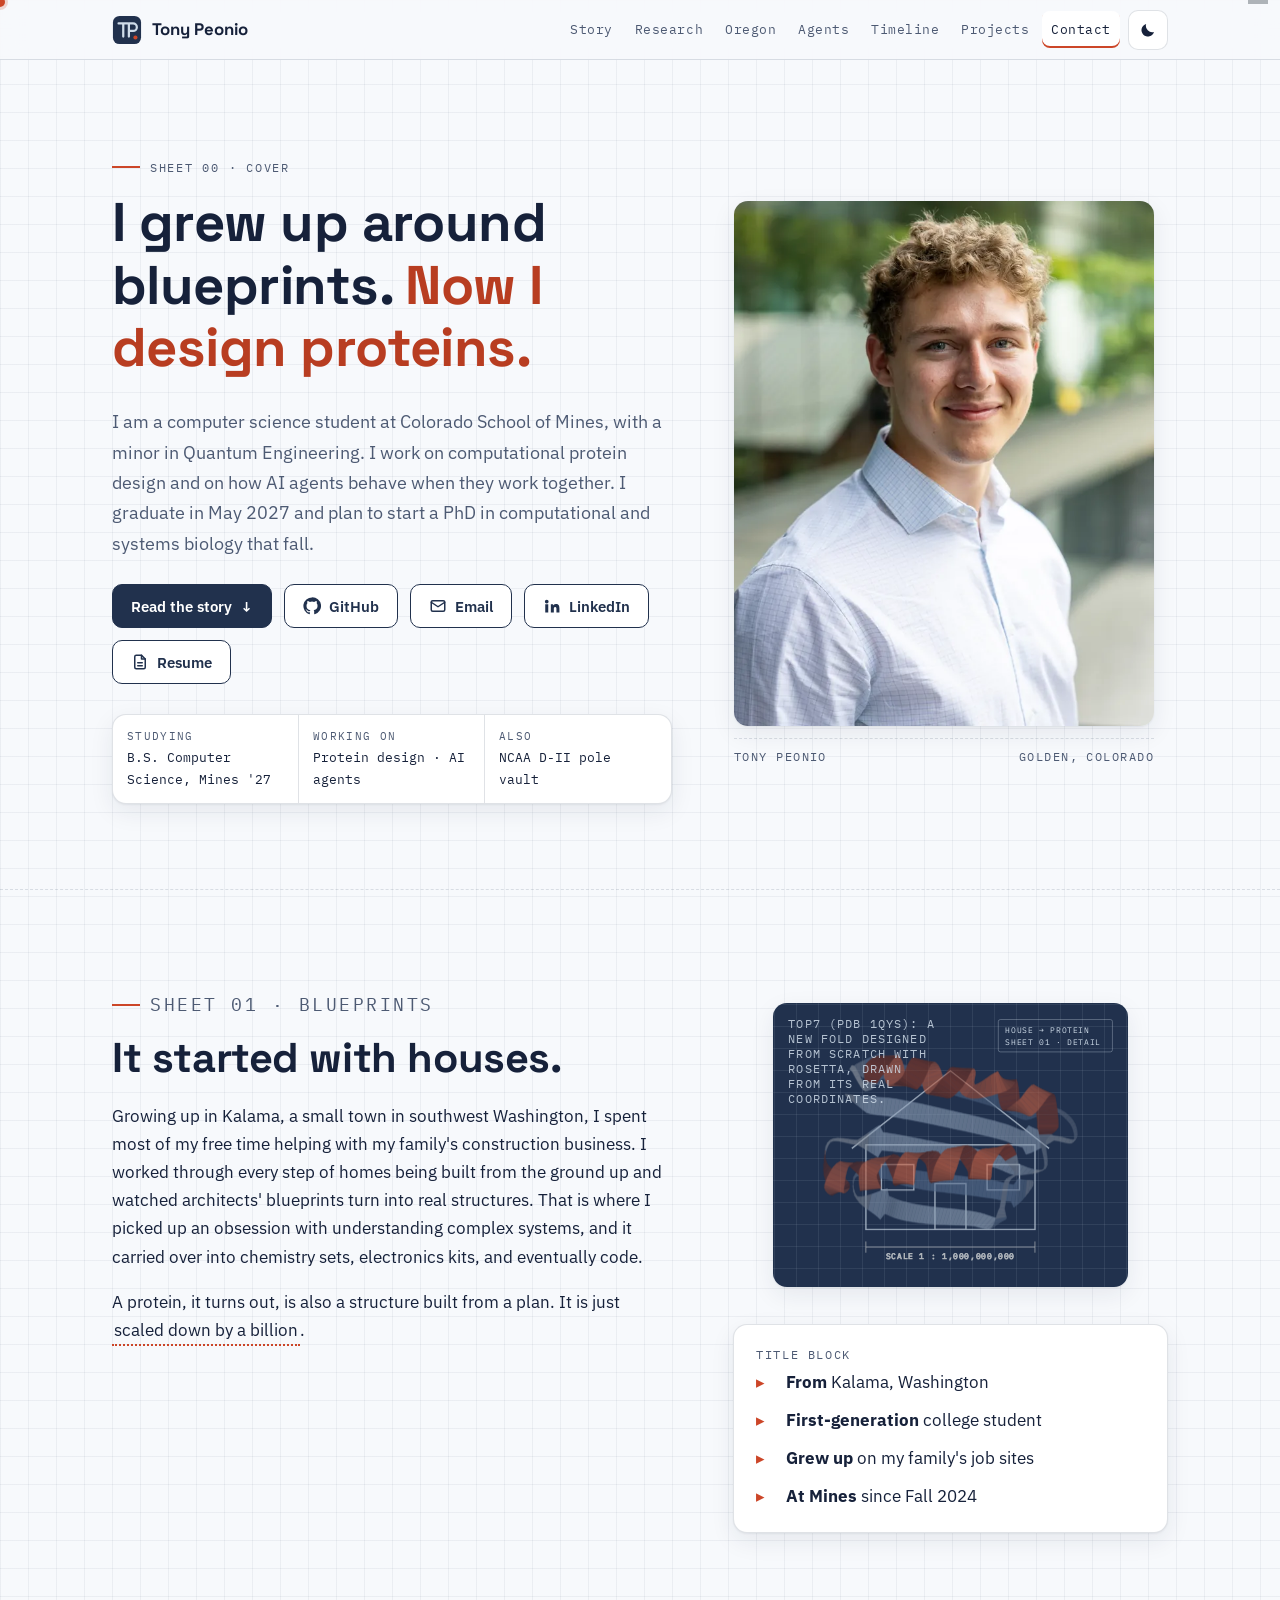
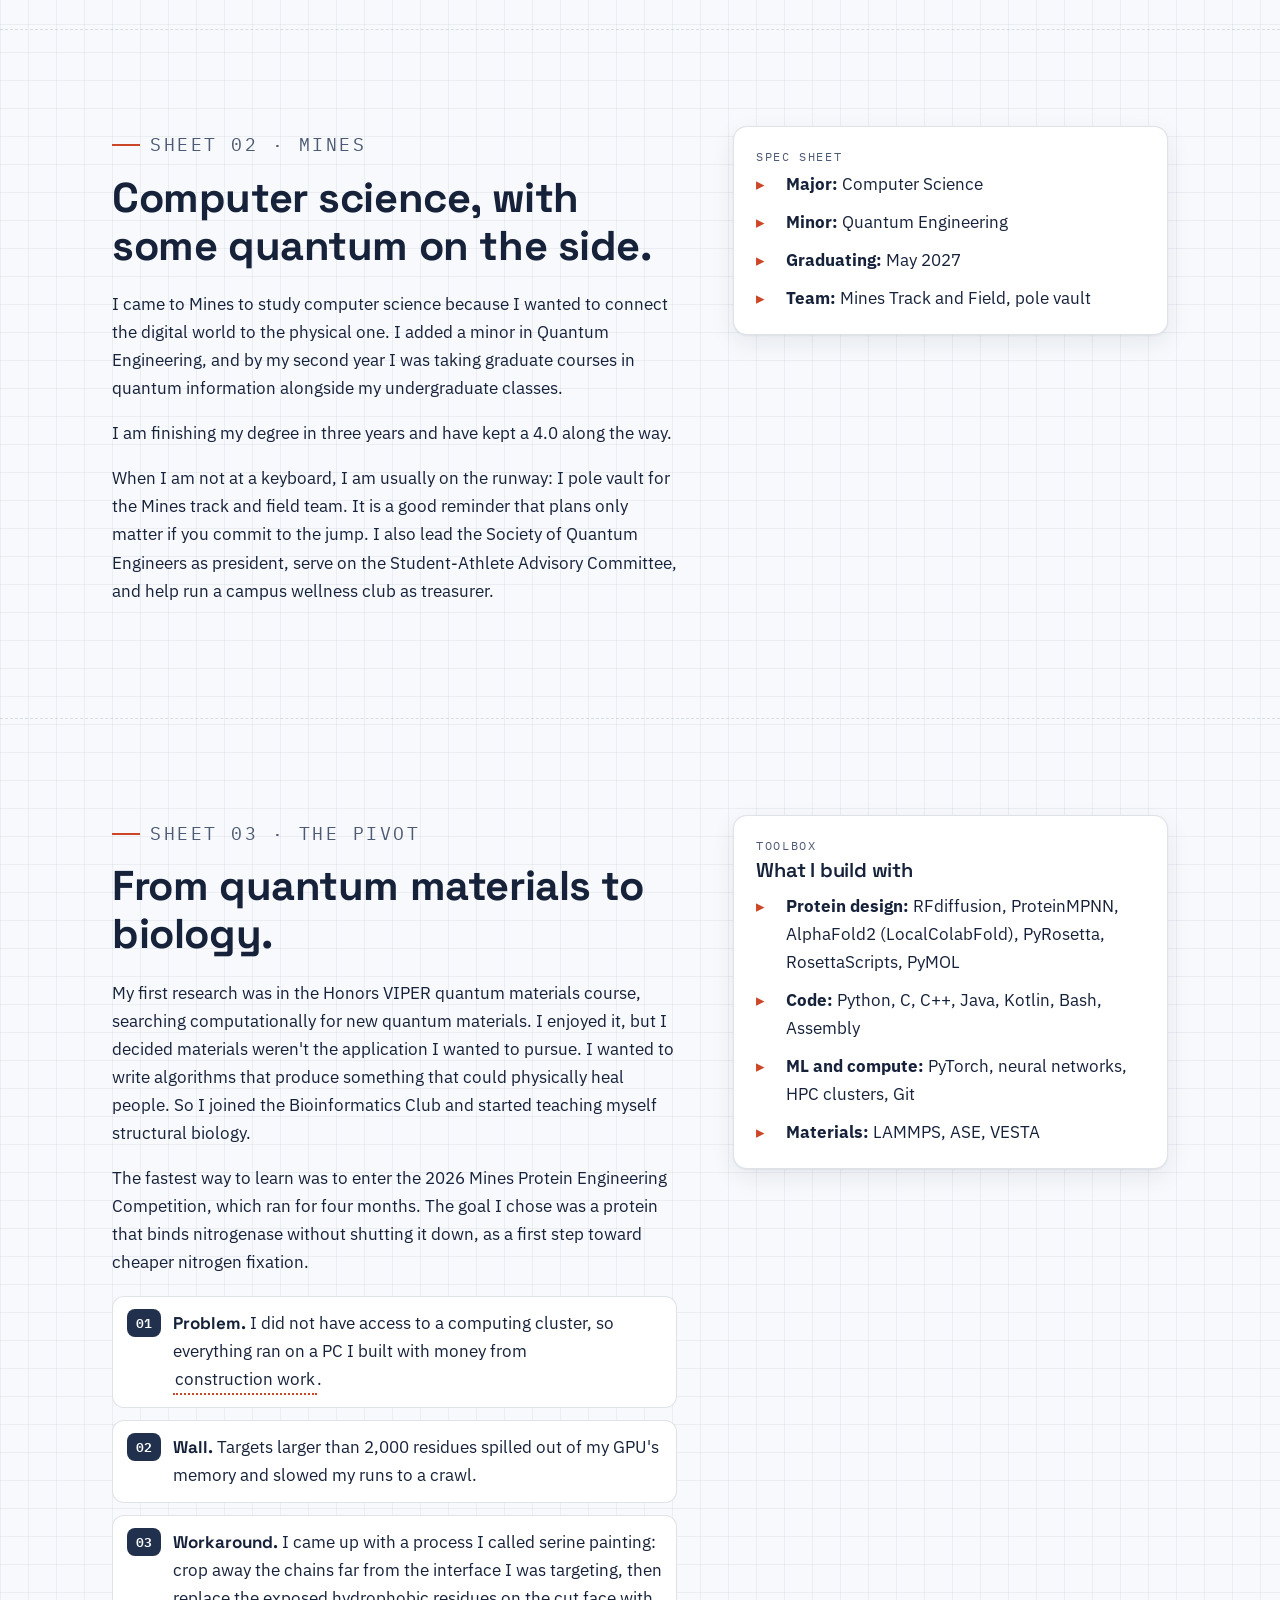
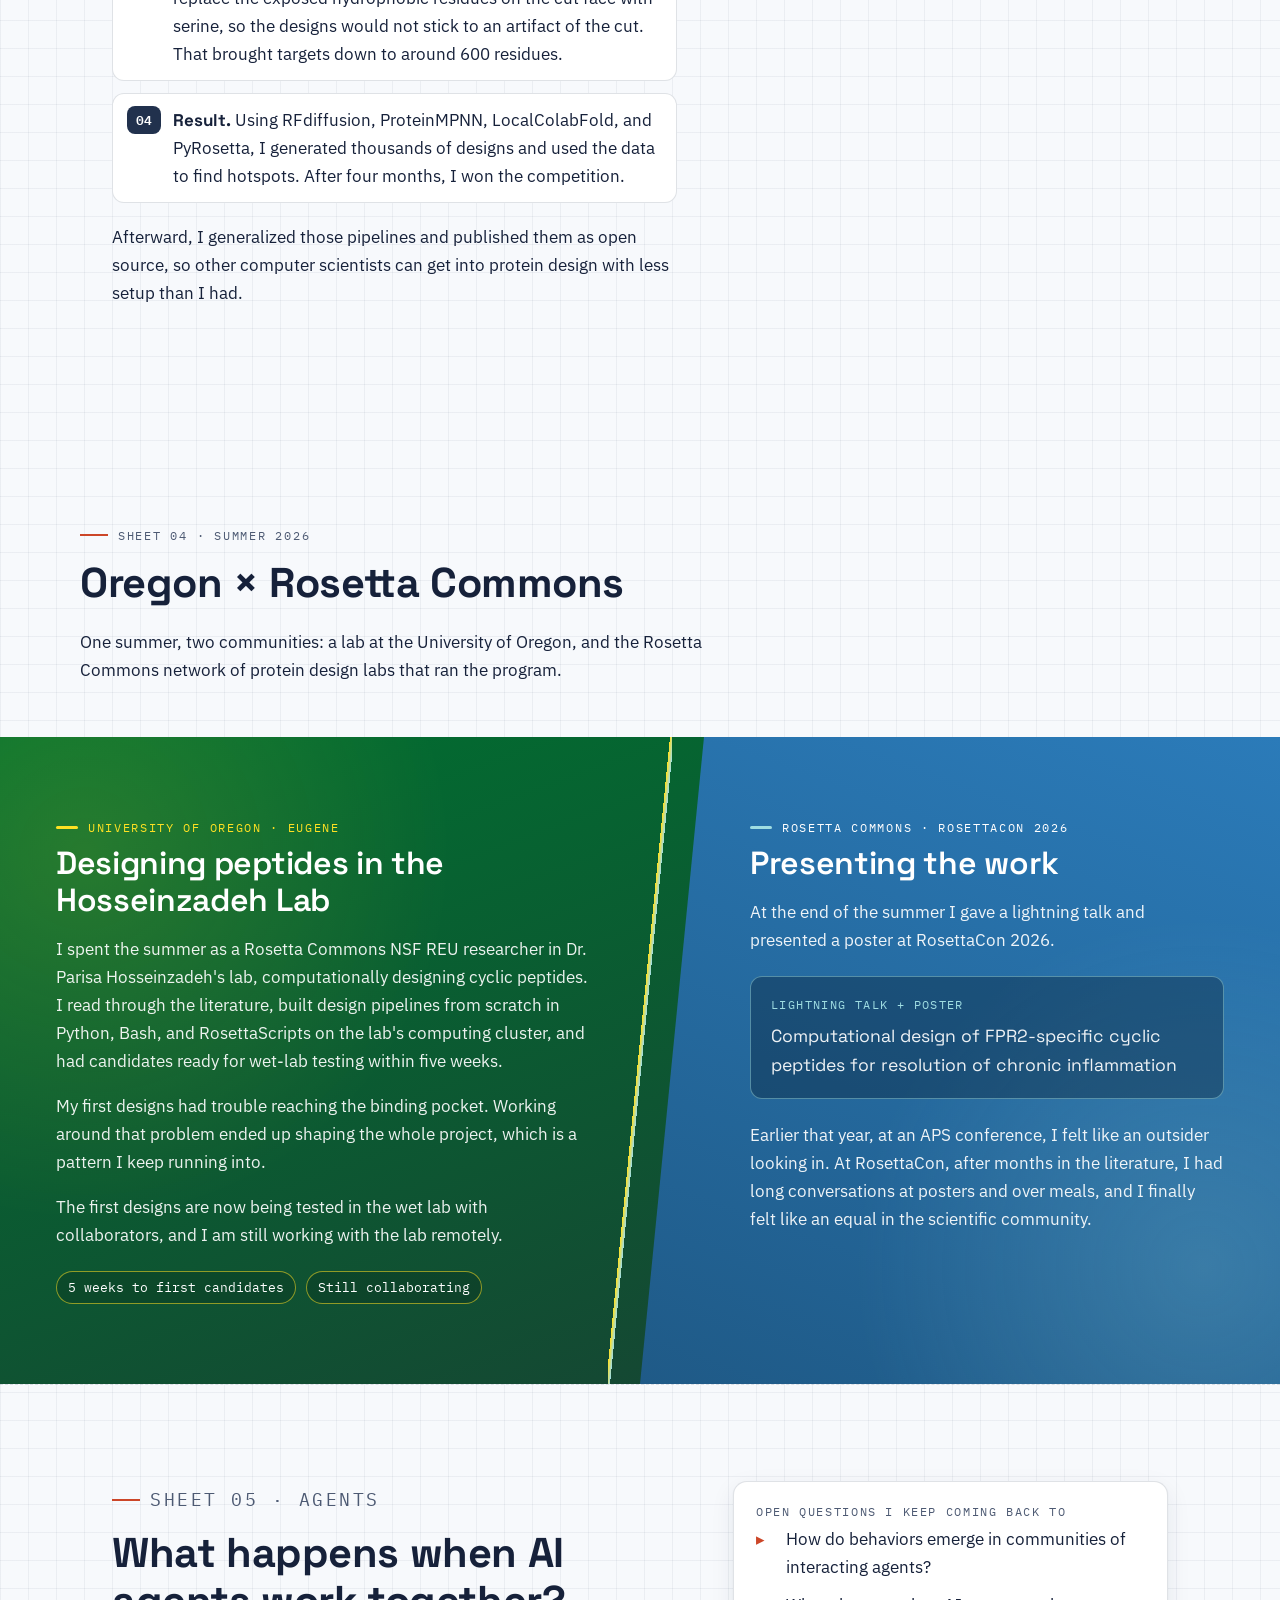
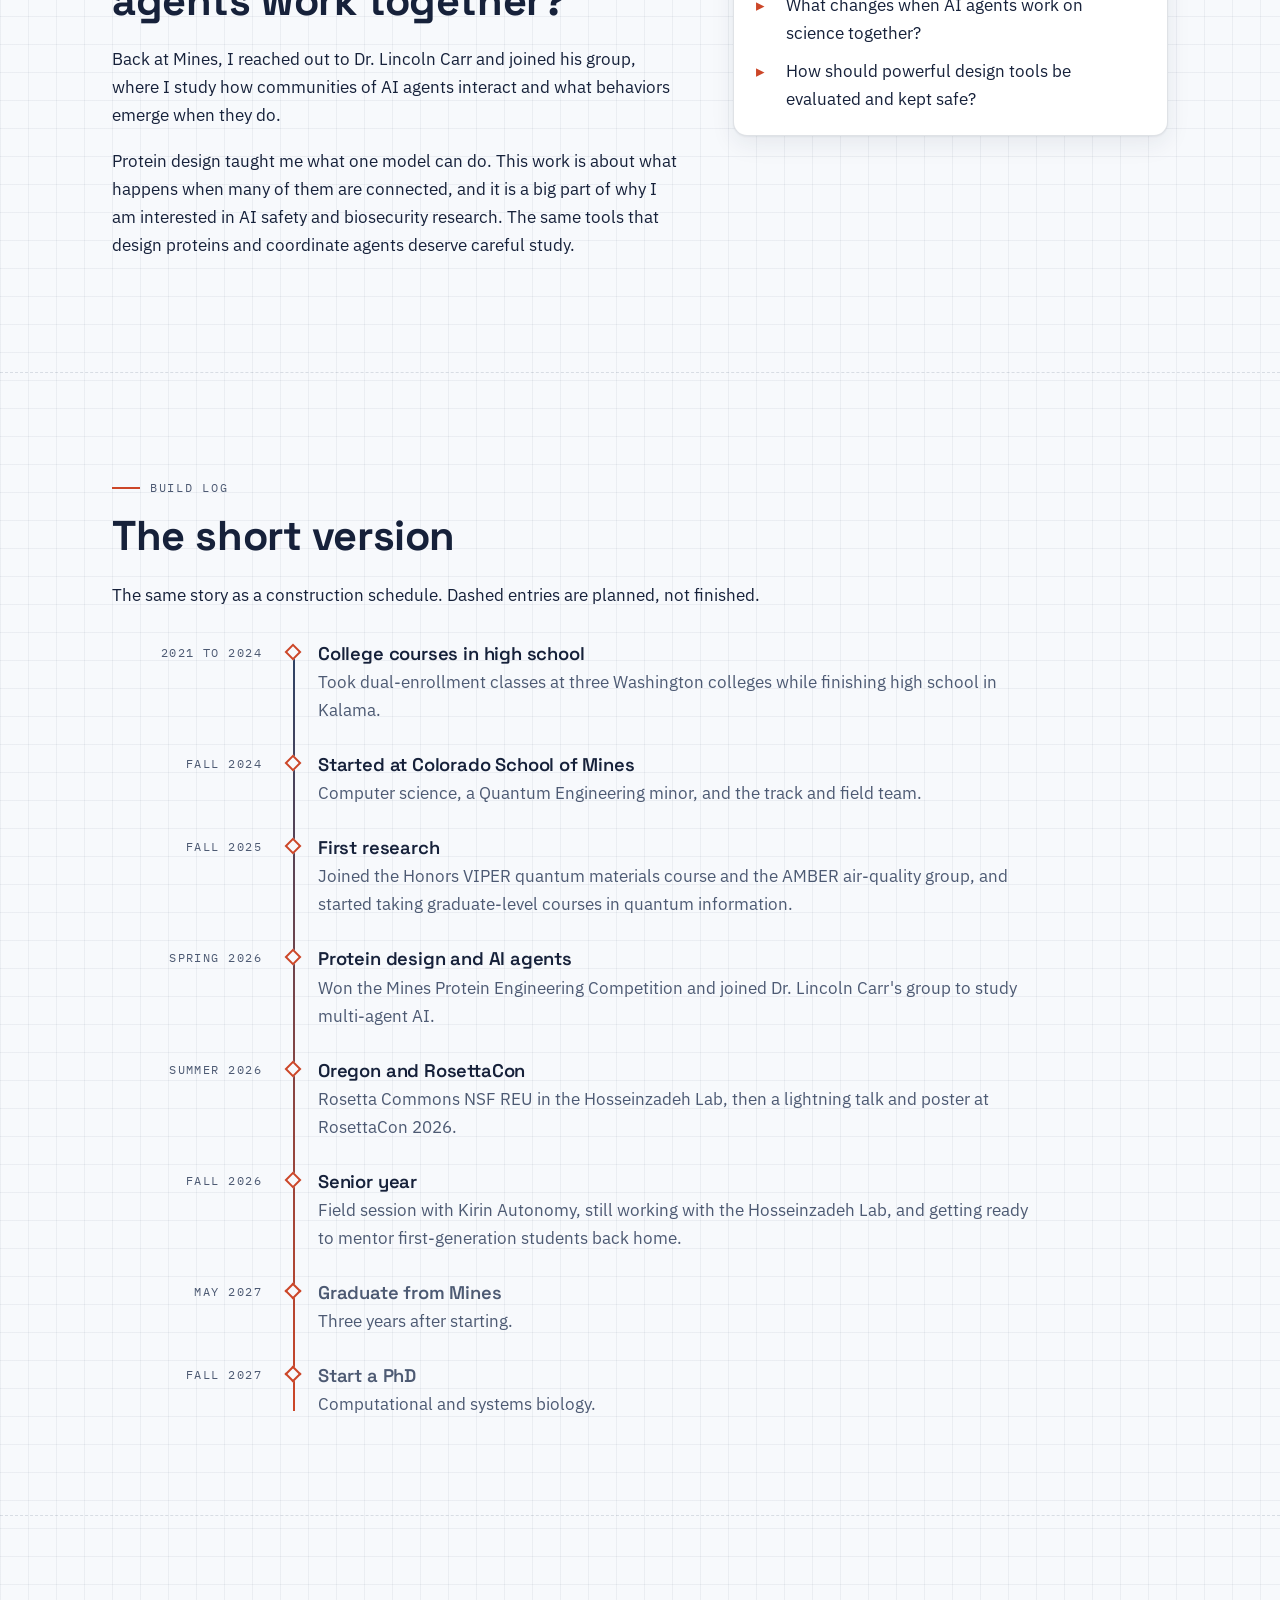
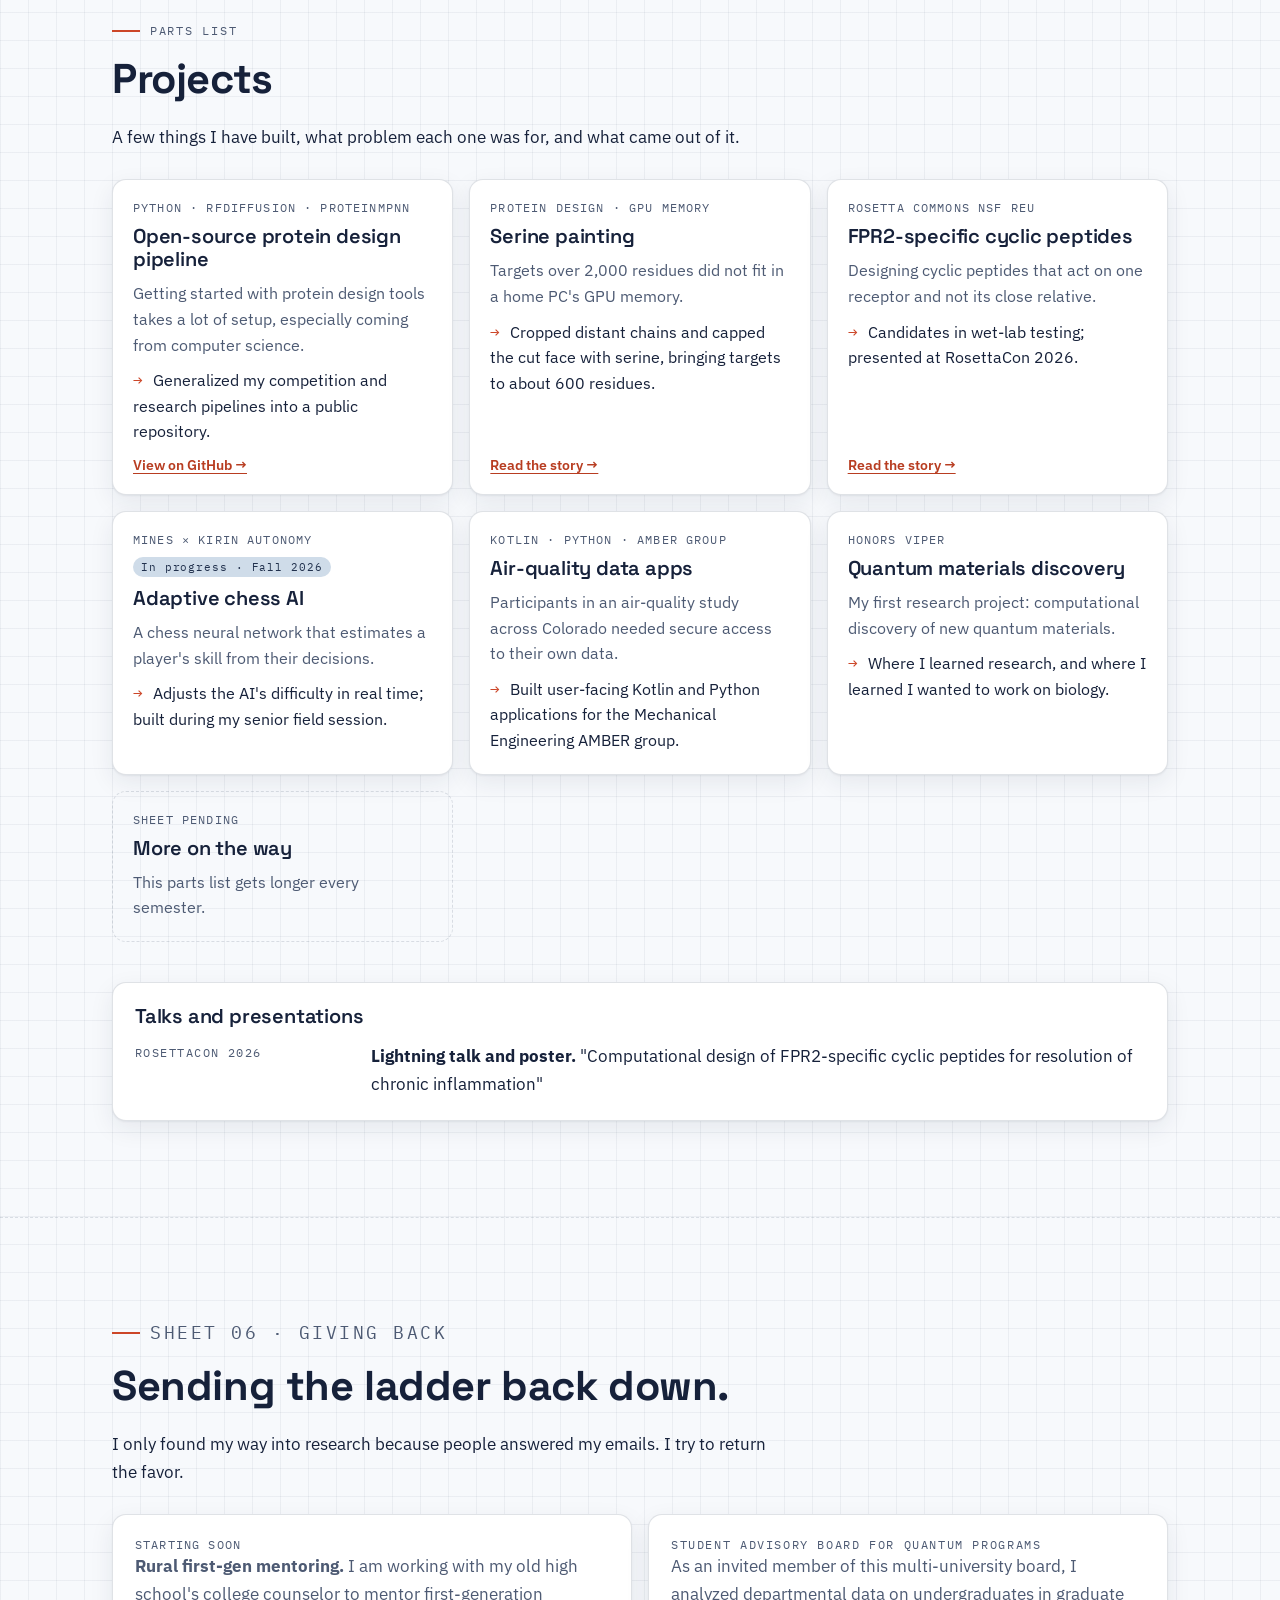
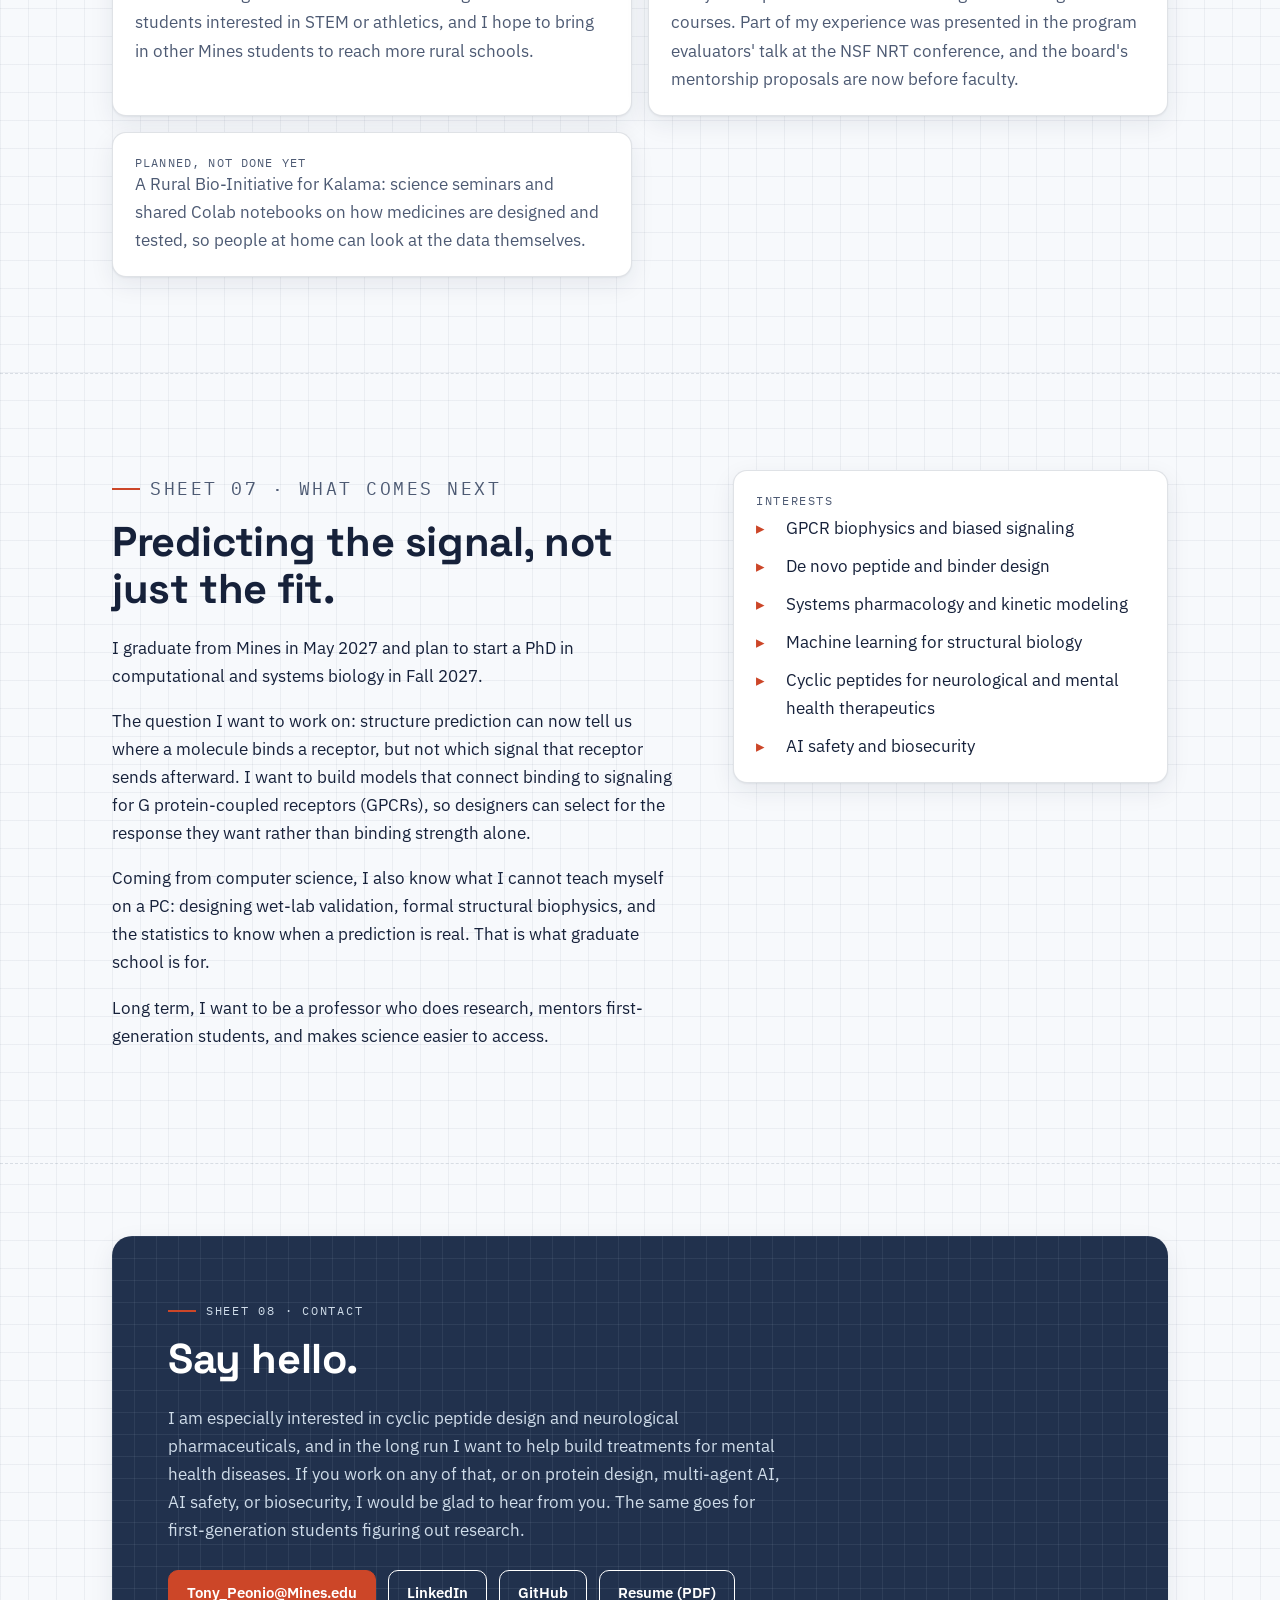
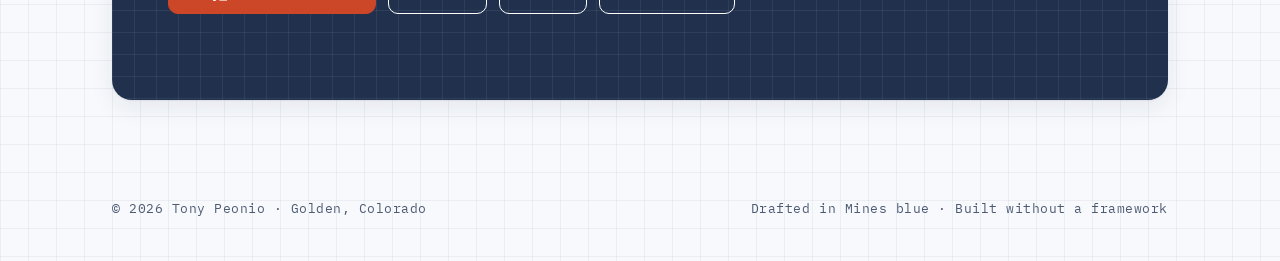
==== index.html @ 359cda87 "Reword the pivot away from quantum materials Co-Authored-By: Claude Opus 5.5 <noreply@anthropic.com>" ====
<!doctype html>
<html lang="en">
<head>
  <meta charset="utf-8">
  <meta name="viewport" content="width=device-width, initial-scale=1">
  <title>Tony Peonio · Computational Protein Design</title>
  <meta name="description" content="Tony Peonio is a computer science student at Colorado School of Mines working on computational protein design and multi-agent AI, heading to a PhD in computational biology.">
  <meta name="author" content="Tony Peonio">
  <meta name="theme-color" content="#21314d">
  <meta name="color-scheme" content="light dark">
  <link rel="canonical" href="https://tonypeonio.github.io/ProfessionalWebsite/">
  <meta property="og:type" content="website">
  <meta property="og:title" content="Tony Peonio · Blueprints to Proteins">
  <meta property="og:description" content="Computer science at Colorado School of Mines, computational protein design, multi-agent AI, and NCAA pole vault.">
  <meta property="og:image" content="https://tonypeonio.github.io/ProfessionalWebsite/assets/img/og-image.png">
  <meta property="og:url" content="https://tonypeonio.github.io/ProfessionalWebsite/">
  <meta name="twitter:card" content="summary_large_image">
  <link rel="icon" href="assets/img/favicon.svg" type="image/svg+xml">
  <link rel="preconnect" href="https://fonts.googleapis.com">
  <link rel="preconnect" href="https://fonts.gstatic.com" crossorigin>
  <link href="https://fonts.googleapis.com/css2?family=IBM+Plex+Mono:wght@400;500;600&family=IBM+Plex+Sans:ital,wght@0,400;0,500;0,600;1,400&family=Space+Grotesk:wght@500;600;700&display=swap" rel="stylesheet">
  <link rel="stylesheet" href="assets/css/style.css?v=5">
  <script>
    // Runs before paint: mark JS as available and apply a saved light/dark choice (no flash)
    document.documentElement.classList.add("js");
    try { var t = localStorage.getItem("theme"); if (t === "light" || t === "dark") document.documentElement.setAttribute("data-theme", t); } catch (e) {}
  </script>
  <script type="application/ld+json">
  {
    "@context": "https://schema.org",
    "@type": "Person",
    "name": "Tony Peonio",
    "url": "https://tonypeonio.github.io/ProfessionalWebsite/",
    "image": "https://tonypeonio.github.io/ProfessionalWebsite/assets/img/headshot.jpg",
    "email": "mailto:Tony_Peonio@Mines.edu",
    "affiliation": { "@type": "CollegeOrUniversity", "name": "Colorado School of Mines", "url": "https://www.mines.edu/" },
    "knowsAbout": ["Computational protein design", "Cyclic peptide design", "Multi-agent AI", "GPCR signaling", "Quantum information", "Machine learning for structural biology"],
    "sameAs": ["https://github.com/TonyPeonio", "https://www.linkedin.com/in/tony-peonio-3b819534a/"]
  }
  </script>
</head>
<body>
  <a class="skip-link" href="#main">Skip to content</a>

  <div class="progress" aria-hidden="true">
    <div class="progress__pole"></div>
    <div class="progress__vaulter"></div>
    <svg class="progress__bar" viewBox="0 0 20 4"><line class="crossbar" x1="0" y1="2" x2="20" y2="2"/></svg>
  </div>

  <header class="nav">
    <div class="wrap">
      <a class="brand" href="#top" aria-label="Tony Peonio, back to top">
        <svg viewBox="0 0 32 32" aria-hidden="true"><rect x="1" y="1" width="30" height="30" rx="7" fill="#21314d"/><path d="M7 9h10M12 9v14M18 23V9h4.5a4 4 0 0 1 0 8H18" stroke="#cfdce9" stroke-width="2.4" fill="none" stroke-linecap="round" stroke-linejoin="round"/><circle cx="25" cy="24" r="2.2" fill="#cc4628"/></svg>
        Tony Peonio
      </a>
      <div class="nav__right">
        <ul class="nav__links" id="nav-links">
          <li><a href="#blueprints">Story</a></li>
          <li><a href="#pivot">Research</a></li>
          <li><a href="#oregon">Oregon</a></li>
          <li><a href="#agents">Agents</a></li>
          <li><a href="#timeline">Timeline</a></li>
          <li><a href="#projects">Projects</a></li>
          <li><a href="#contact">Contact</a></li>
        </ul>
        <button class="theme-toggle" type="button" aria-label="Switch to dark mode" title="Toggle light and dark mode">
          <svg class="icon-moon" viewBox="0 0 24 24" aria-hidden="true"><path d="M20 14.5A8.5 8.5 0 0 1 9.5 4a8.5 8.5 0 1 0 10.5 10.5Z" fill="currentColor"/></svg>
          <svg class="icon-sun" viewBox="0 0 24 24" aria-hidden="true" fill="none" stroke="currentColor" stroke-width="2" stroke-linecap="round"><circle cx="12" cy="12" r="4.5"/><path d="M12 2v2.5M12 19.5V22M2 12h2.5M19.5 12H22M4.9 4.9l1.8 1.8M17.3 17.3l1.8 1.8M4.9 19.1l1.8-1.8M17.3 6.7l1.8-1.8"/></svg>
        </button>
        <button class="nav__toggle" aria-expanded="false" aria-controls="nav-links">Menu</button>
      </div>
    </div>
  </header>

  <main id="main">
    <!-- HERO ============================================================ -->
    <section class="hero" id="top">
      <div class="wrap">
        <div>
          <p class="sheet-label">Sheet 00 · Cover</p>
          <h1>I grew up around blueprints. <span class="hl">Now I design proteins.</span></h1>
          <p class="hero__lede">I am a computer science student at Colorado School of Mines, with a minor in Quantum Engineering. I work on computational protein design and on how AI agents behave when they work together. I graduate in May 2027 and plan to start a PhD in computational and systems biology that fall.</p>
          <div class="hero__actions">
            <a class="btn btn--primary" href="#blueprints">Read the story <span aria-hidden="true">↓</span></a>
            <a class="btn" href="https://github.com/TonyPeonio" rel="noopener">
              <svg viewBox="0 0 24 24" aria-hidden="true" fill="currentColor"><path d="M12 .5a11.5 11.5 0 0 0-3.64 22.41c.58.1.79-.25.79-.56v-2c-3.2.7-3.88-1.37-3.88-1.37-.53-1.33-1.29-1.69-1.29-1.69-1.05-.72.08-.7.08-.7 1.16.08 1.77 1.19 1.77 1.19 1.03 1.77 2.71 1.26 3.37.96.1-.75.4-1.26.73-1.55-2.55-.29-5.24-1.28-5.24-5.68 0-1.26.45-2.28 1.18-3.09-.12-.29-.51-1.46.11-3.04 0 0 .97-.31 3.17 1.18a11 11 0 0 1 5.78 0c2.2-1.49 3.17-1.18 3.17-1.18.62 1.58.23 2.75.11 3.04.74.81 1.18 1.83 1.18 3.09 0 4.41-2.69 5.39-5.26 5.67.41.36.78 1.06.78 2.14v3.17c0 .31.21.67.8.56A11.5 11.5 0 0 0 12 .5Z"/></svg>
              GitHub
            </a>
            <a class="btn" href="mailto:Tony_Peonio@Mines.edu">
              <svg viewBox="0 0 24 24" aria-hidden="true" fill="none" stroke="currentColor" stroke-width="2" stroke-linecap="round" stroke-linejoin="round"><rect x="3" y="5" width="18" height="14" rx="2"/><path d="m3 7 9 6 9-6"/></svg>
              Email
            </a>
            <a class="btn" href="https://www.linkedin.com/in/tony-peonio-3b819534a/" rel="noopener">
              <svg viewBox="0 0 24 24" aria-hidden="true" fill="currentColor"><path d="M4.98 3.5a2.5 2.5 0 1 1 0 5 2.5 2.5 0 0 1 0-5ZM3 9.75h4v11H3v-11Zm6.5 0h3.8v1.5h.05c.53-1 1.83-2.05 3.77-2.05 4.03 0 4.78 2.65 4.78 6.1v5.45h-4v-4.83c0-1.15-.02-2.63-1.6-2.63-1.6 0-1.85 1.25-1.85 2.55v4.91h-4v-11Z"/></svg>
              LinkedIn
            </a>
            <a class="btn" href="assets/Tony_Peonio_Resume.pdf" target="_blank" rel="noopener">
              <svg viewBox="0 0 24 24" aria-hidden="true" fill="none" stroke="currentColor" stroke-width="2" stroke-linecap="round" stroke-linejoin="round"><path d="M14 3H7a2 2 0 0 0-2 2v14a2 2 0 0 0 2 2h10a2 2 0 0 0 2-2V8l-5-5Z"/><path d="M14 3v5h5M9 13h6M9 17h6"/></svg>
              Resume
            </a>
          </div>
          <dl class="spec">
            <div><dt>Studying</dt><dd>B.S. Computer Science, Mines '27</dd></div>
            <div><dt>Working on</dt><dd>Protein design · AI agents</dd></div>
            <div><dt>Also</dt><dd>NCAA D-II pole vault</dd></div>
          </dl>
        </div>

        <figure class="portrait">
          <picture>
            <source srcset="assets/img/headshot.webp" type="image/webp">
            <img src="assets/img/headshot.jpg" width="640" height="800" alt="Tony Peonio, smiling, in a light blue checked shirt outdoors">
          </picture>
          <figcaption class="portrait__tag"><span>Tony Peonio</span><span>Golden, Colorado</span></figcaption>
        </figure>
      </div>
    </section>

    <!-- 01 BLUEPRINTS ====================================================== -->
    <section class="chapter" id="blueprints" aria-labelledby="h-blueprints">
      <div class="wrap chapter__grid">
        <div class="prose reveal">
          <p class="sheet-label">Sheet 01 · Blueprints</p>
          <h2 id="h-blueprints">It started with houses.</h2>
          <p>Growing up in Kalama, a small town in southwest Washington, I spent most of my free time helping with my family's construction business. I worked through every step of homes being built from the ground up and watched architects' blueprints turn into real structures. That is where I picked up an obsession with understanding complex systems, and it carried over into chemistry sets, electronics kits, and eventually code.</p>
          <p>A protein, it turns out, is also a structure built from a plan. It is just <button class="note" type="button" data-note="Roughly. A house is about ten meters across; a small protein is a few nanometers.">scaled down by a billion</button>.</p>
        </div>
        <div class="aside-stack">
        <figure class="drawing reveal">
          <svg viewBox="0 0 500 400" role="img" aria-label="A faint blueprint of a house behind a ribbon diagram of Top7, a protein fold designed from scratch with Rosetta in 2003: two orange helices packed on a sheet of five light-blue strands">
            <g class="house">
              <path class="draw" pathLength="1000" style="--len:1000" d="M110 205 L250 95 L390 205"/>
              <rect class="draw" pathLength="1000" style="--len:1000" x="130" y="200" width="240" height="120"/>
              <rect class="draw" pathLength="1000" style="--len:1000" x="228" y="255" width="44" height="65"/>
              <rect class="draw" pathLength="1000" style="--len:1000" x="152" y="228" width="46" height="36"/>
              <rect class="draw" pathLength="1000" style="--len:1000" x="302" y="228" width="46" height="36"/>
            </g>
            <g class="dims">
              <line x1="130" y1="345" x2="370" y2="345"/><line x1="130" y1="337" x2="130" y2="353"/><line x1="370" y1="337" x2="370" y2="353"/>
              <text x="250" y="362" text-anchor="middle">SCALE 1 : 1,000,000,000</text>
            </g>
            <g class="protein">
<path d="M425.0 166.6 L420.3 170.3 L417.4 166.8 L422.0 162.3 Z" fill="#566377" stroke="#566377"/>
<path d="M427.2 170.9 L422.7 174.7 L420.3 170.3 L425.0 166.6 Z" fill="#566377" stroke="#566377"/>
<path d="M422.0 162.3 L417.4 166.8 L413.9 163.1 L417.9 157.9 Z" fill="#566378" stroke="#566378"/>
<path d="M428.9 175.8 L424.5 179.7 L422.7 174.7 L427.2 170.9 Z" fill="#576378" stroke="#576378"/>
<path d="M417.9 157.9 L413.9 163.1 L409.9 159.4 L412.9 153.8 Z" fill="#576478" stroke="#576478"/>
<path d="M429.8 180.8 L425.6 184.8 L424.5 179.7 L428.9 175.8 Z" fill="#576479" stroke="#576479"/>
<path d="M412.9 153.8 L409.9 159.4 L405.6 155.9 L407.3 150.4 Z" fill="#586479" stroke="#586479"/>
<path d="M430.0 185.6 L425.9 189.7 L425.6 184.8 L429.8 180.8 Z" fill="#59657a" stroke="#59657a"/>
<path d="M407.3 150.4 L405.6 155.9 L400.9 153.0 L401.4 148.0 Z" fill="#59657a" stroke="#59657a"/>
<path d="M363.1 148.3 L363.6 163.3 L357.5 164.5 L357.1 147.6 Z" fill="#475b78" stroke="#475b78"/>
<path d="M369.6 147.9 L370.2 160.7 L363.6 163.3 L363.1 148.3 Z" fill="#465b78" stroke="#465b78"/>
<path d="M357.1 147.6 L357.5 164.5 L351.8 163.5 L351.9 146.2 Z" fill="#465a77" stroke="#465a77"/>
<path d="M376.3 146.8 L377.0 157.5 L370.2 160.7 L369.6 147.9 Z" fill="#475a77" stroke="#475a77"/>
<path d="M401.4 148.0 L400.9 153.0 L395.9 151.0 L395.5 146.6 Z" fill="#59667a" stroke="#59667a"/>
<path d="M351.9 146.2 L351.8 163.5 L346.6 161.5 L347.0 143.8 Z" fill="#455976" stroke="#455976"/>
<path d="M383.1 145.7 L383.8 154.4 L377.0 157.5 L376.3 146.8 Z" fill="#5a667a" stroke="#5a667a"/>
<path d="M395.5 146.6 L395.9 151.0 L390.2 152.0 L389.6 145.5 Z" fill="#5a667a" stroke="#5a667a"/>
<path d="M389.6 145.5 L390.2 152.0 L383.8 154.4 L383.1 145.7 Z" fill="#5a667b" stroke="#5a667b"/>
<path d="M429.3 189.5 L425.4 193.7 L425.9 189.7 L430.0 185.6 Z" fill="#5a667b" stroke="#5a667b"/>
<path d="M347.0 143.8 L346.6 161.5 L341.5 158.9 L342.3 140.9 Z" fill="#455975" stroke="#455975"/>
<path d="M342.3 140.9 L341.5 158.9 L336.6 156.0 L337.8 137.7 Z" fill="#455976" stroke="#455976"/>
<path d="M337.8 137.7 L336.6 156.0 L331.6 153.2 L333.2 134.6 Z" fill="#465a77" stroke="#465a77"/>
<path d="M427.6 192.1 L423.9 196.4 L425.4 193.7 L429.3 189.5 Z" fill="#5b677b" stroke="#5b677b"/>
<path d="M333.2 134.6 L331.6 153.2 L326.5 150.9 L328.5 132.0 Z" fill="#485c79" stroke="#485c79"/>
<path d="M328.5 132.0 L326.5 150.9 L321.3 149.0 L323.5 129.7 Z" fill="#485d7b" stroke="#485d7b"/>
<path d="M139.6 296.5 L146.0 267.1 L137.7 270.0 L133.0 291.9 Z" fill="#8092ab" stroke="#8092ab"/>
<path d="M133.0 291.9 L137.7 270.0 L129.7 272.3 L126.6 287.2 Z" fill="#767f8e" stroke="#767f8e"/>
<path d="M145.6 301.0 L153.7 264.2 L146.0 267.1 L139.6 296.5 Z" fill="#8294ac" stroke="#8294ac"/>
<path d="M323.5 129.7 L321.3 149.0 L316.0 147.2 L318.5 127.5 Z" fill="#495e7b" stroke="#495e7b"/>
<path d="M126.6 287.2 L129.7 272.3 L122.9 273.5 L121.1 282.2 Z" fill="#76808e" stroke="#76808e"/>
<path d="M150.4 305.7 L160.3 261.8 L153.7 264.2 L145.6 301.0 Z" fill="#8294ac" stroke="#8294ac"/>
<path d="M318.5 127.5 L316.0 147.2 L310.8 145.5 L313.4 125.4 Z" fill="#4a5f7d" stroke="#4a5f7d"/>
<path d="M424.5 192.7 L421.3 197.7 L423.9 196.4 L427.6 192.1 Z" fill="#77808e" stroke="#77808e"/>
<path d="M121.1 282.2 L122.9 273.5 L118.0 273.2 L117.2 276.9 Z" fill="#77808e" stroke="#77808e"/>
<path d="M313.4 125.4 L310.8 145.5 L305.4 143.9 L308.3 123.5 Z" fill="#4b607e" stroke="#4b607e"/>
<path d="M156.8 297.6 L162.5 272.6 L160.3 261.8 L150.4 305.7 Z" fill="#7e90a7" stroke="#7e90a7"/>
<path d="M308.3 123.5 L305.4 143.9 L300.1 142.3 L303.2 121.5 Z" fill="#4c617e" stroke="#4c617e"/>
<path d="M117.2 276.9 L118.0 273.2 L114.9 268.9 L114.5 272.7 Z" fill="#77818e" stroke="#77818e"/>
<path d="M303.2 121.5 L300.1 142.3 L294.8 140.7 L298.1 119.6 Z" fill="#4c617f" stroke="#4c617f"/>
<path d="M298.1 119.6 L294.8 140.7 L289.5 139.1 L293.0 117.8 Z" fill="#4d6280" stroke="#4d6280"/>
<path d="M420.2 192.1 L417.5 197.7 L421.3 197.7 L424.5 192.7 Z" fill="#78818f" stroke="#78818f"/>
<path d="M160.3 298.9 L166.0 273.9 L162.5 272.6 L156.8 297.6 Z" fill="#7889a0" stroke="#7889a0"/>
<path d="M114.5 272.7 L114.9 268.9 L112.9 263.3 L112.7 267.1 Z" fill="#78828f" stroke="#78828f"/>
<path d="M293.0 117.8 L289.5 139.1 L284.2 137.6 L287.8 116.0 Z" fill="#4d6281" stroke="#4d6281"/>
<path d="M287.8 116.0 L284.2 137.6 L278.9 136.1 L282.6 114.3 Z" fill="#4e6381" stroke="#4e6381"/>
<path d="M282.6 114.3 L278.9 136.1 L273.5 134.6 L277.4 112.6 Z" fill="#4e6382" stroke="#4e6382"/>
<path d="M277.4 112.6 L273.5 134.6 L268.2 133.2 L272.2 110.9 Z" fill="#4f6482" stroke="#4f6482"/>
<path d="M163.2 300.2 L169.0 275.2 L166.0 273.9 L160.3 298.9 Z" fill="#74849b" stroke="#74849b"/>
<path d="M414.9 190.7 L412.9 196.8 L417.5 197.7 L420.2 192.1 Z" fill="#7a8390" stroke="#7a8390"/>
<path d="M112.7 267.1 L112.9 263.3 L111.8 257.1 L111.9 260.8 Z" fill="#7a8390" stroke="#7a8390"/>
<path d="M272.2 110.9 L268.2 133.2 L262.8 131.7 L267.0 109.2 Z" fill="#4f6483" stroke="#4f6483"/>
<path d="M267.0 109.2 L262.8 131.7 L257.6 130.1 L261.7 107.6 Z" fill="#4f6583" stroke="#4f6583"/>
<path d="M261.7 107.6 L257.6 130.1 L252.3 128.5 L256.3 105.9 Z" fill="#4f6583" stroke="#4f6583"/>
<path d="M355.0 180.4 L352.5 203.5 L357.5 213.4 L361.2 172.6 Z" fill="#8496ae" stroke="#8496ae"/>
<path d="M361.2 172.6 L357.5 213.4 L364.1 211.2 L366.6 175.4 Z" fill="#8496ae" stroke="#8496ae"/>
<path d="M349.8 178.8 L347.1 201.9 L352.5 203.5 L355.0 180.4 Z" fill="#8295ac" stroke="#8295ac"/>
<path d="M256.3 105.9 L252.3 128.5 L247.1 126.9 L251.0 104.2 Z" fill="#4f6584" stroke="#4f6584"/>
<path d="M111.9 260.8 L111.8 257.1 L111.7 250.9 L112.2 254.6 Z" fill="#5f6b7e" stroke="#5f6b7e"/>
<path d="M166.0 301.5 L171.9 276.4 L169.0 275.2 L163.2 300.2 Z" fill="#738499" stroke="#738499"/>
<path d="M409.0 189.0 L407.7 195.5 L412.9 196.8 L414.9 190.7 Z" fill="#7b8491" stroke="#7b8491"/>
<path d="M366.6 175.4 L364.1 211.2 L371.0 208.1 L372.5 177.7 Z" fill="#8395ac" stroke="#8395ac"/>
<path d="M251.0 104.2 L247.1 126.9 L241.8 125.3 L245.6 102.6 Z" fill="#4f6584" stroke="#4f6584"/>
<path d="M344.8 176.9 L341.7 199.8 L347.1 201.9 L349.8 178.8 Z" fill="#8294ab" stroke="#8294ab"/>
<path d="M245.6 102.6 L241.8 125.3 L236.6 123.7 L240.3 101.0 Z" fill="#506584" stroke="#506584"/>
<path d="M339.8 174.8 L336.5 197.6 L341.7 199.8 L344.8 176.9 Z" fill="#8293ab" stroke="#8293ab"/>
<path d="M372.5 177.7 L371.0 208.1 L377.9 204.5 L378.7 179.8 Z" fill="#8395ac" stroke="#8395ac"/>
<path d="M240.3 101.0 L236.6 123.7 L231.3 122.3 L235.0 99.4 Z" fill="#506684" stroke="#506684"/>
<path d="M112.2 254.6 L111.7 250.9 L112.8 245.4 L113.6 249.1 Z" fill="#5f6c7f" stroke="#5f6c7f"/>
<path d="M402.9 187.7 L402.4 194.2 L407.7 195.5 L409.0 189.0 Z" fill="#7c8592" stroke="#7c8592"/>
<path d="M168.9 302.7 L174.8 277.6 L171.9 276.4 L166.0 301.5 Z" fill="#76869c" stroke="#76869c"/>
<path d="M334.8 172.7 L331.2 195.4 L336.5 197.6 L339.8 174.8 Z" fill="#8395ac" stroke="#8395ac"/>
<path d="M235.0 99.4 L231.3 122.3 L226.1 120.8 L229.5 97.8 Z" fill="#506684" stroke="#506684"/>
<path d="M148.8 246.8 L146.1 224.4 L152.4 223.0 L155.0 248.3 Z" fill="#536a8a" stroke="#536a8a"/>
<path d="M141.6 245.4 L138.9 226.6 L146.1 224.4 L148.8 246.8 Z" fill="#536989" stroke="#536989"/>
<path d="M378.7 179.8 L377.9 204.5 L384.7 200.7 L385.0 181.8 Z" fill="#7c8592" stroke="#7c8592"/>
<path d="M329.8 170.9 L325.8 193.6 L331.2 195.4 L334.8 172.7 Z" fill="#8597ae" stroke="#8597ae"/>
<path d="M229.5 97.8 L226.1 120.8 L220.9 119.4 L224.0 96.2 Z" fill="#506685" stroke="#506685"/>
<path d="M155.0 248.3 L152.4 223.0 L158.0 223.6 L159.9 248.8 Z" fill="#526887" stroke="#526887"/>
<path d="M134.0 244.1 L131.5 229.4 L138.9 226.6 L141.6 245.4 Z" fill="#526787" stroke="#526787"/>
<path d="M113.6 249.1 L112.8 245.4 L115.1 241.2 L116.1 244.9 Z" fill="#606c80" stroke="#606c80"/>
<path d="M396.9 187.1 L397.0 193.6 L402.4 194.2 L402.9 187.7 Z" fill="#7d8693" stroke="#7d8693"/>
<path d="M385.0 181.8 L384.7 200.7 L391.2 196.9 L391.1 184.2 Z" fill="#7d8693" stroke="#7d8693"/>
<path d="M324.5 169.3 L320.4 192.1 L325.8 193.6 L329.8 170.9 Z" fill="#8698b0" stroke="#8698b0"/>
<path d="M126.8 243.4 L124.6 232.9 L131.5 229.4 L134.0 244.1 Z" fill="#606c80" stroke="#606c80"/>
<path d="M224.0 96.2 L220.9 119.4 L215.7 118.1 L218.5 94.7 Z" fill="#506686" stroke="#506686"/>
<path d="M391.1 184.2 L391.2 196.9 L397.0 193.6 L396.9 187.1 Z" fill="#7d8693" stroke="#7d8693"/>
<path d="M116.1 244.9 L115.1 241.2 L118.9 236.8 L120.6 243.5 Z" fill="#606c80" stroke="#606c80"/>
<path d="M319.1 167.8 L315.0 190.6 L320.4 192.1 L324.5 169.3 Z" fill="#8799b0" stroke="#8799b0"/>
<path d="M120.6 243.5 L118.9 236.8 L124.6 232.9 L126.8 243.4 Z" fill="#606c80" stroke="#606c80"/>
<path d="M159.9 248.8 L158.0 223.6 L163.1 225.0 L164.5 250.1 Z" fill="#506584" stroke="#506584"/>
<path d="M313.8 166.3 L309.5 189.2 L315.0 190.6 L319.1 167.8 Z" fill="#8799b1" stroke="#8799b1"/>
<path d="M172.2 303.8 L178.2 278.8 L174.8 277.6 L168.9 302.7 Z" fill="#7b8ca2" stroke="#7b8ca2"/>
<path d="M218.5 94.7 L215.7 118.1 L210.6 116.8 L213.1 93.3 Z" fill="#516785" stroke="#516785"/>
<path d="M308.4 164.9 L304.1 187.9 L309.5 189.2 L313.8 166.3 Z" fill="#889ab2" stroke="#889ab2"/>
<path d="M303.0 163.5 L298.6 186.6 L304.1 187.9 L308.4 164.9 Z" fill="#889bb2" stroke="#889bb2"/>
<path d="M297.7 162.1 L293.1 185.3 L298.6 186.6 L303.0 163.5 Z" fill="#899bb2" stroke="#899bb2"/>
<path d="M213.1 93.3 L210.6 116.8 L205.5 115.5 L207.7 91.9 Z" fill="#516786" stroke="#516786"/>
<path d="M152.4 207.7 L154.3 182.3 L149.3 172.1 L146.9 217.2 Z" fill="#8c9fb7" stroke="#8c9fb7"/>
<path d="M164.5 250.1 L163.1 225.0 L167.9 226.8 L168.7 251.8 Z" fill="#4e6482" stroke="#4e6482"/>
<path d="M292.2 160.8 L287.6 184.1 L293.1 185.3 L297.7 162.1 Z" fill="#899bb3" stroke="#899bb3"/>
<path d="M286.8 159.5 L282.2 182.9 L287.6 184.1 L292.2 160.8 Z" fill="#899cb3" stroke="#899cb3"/>
<path d="M157.5 208.1 L160.0 182.9 L154.3 182.3 L152.4 207.7 Z" fill="#8a9db4" stroke="#8a9db4"/>
<path d="M281.3 158.2 L276.7 181.7 L282.2 182.9 L286.8 159.5 Z" fill="#8a9cb4" stroke="#8a9cb4"/>
<path d="M275.9 157.0 L271.2 180.5 L276.7 181.7 L281.3 158.2 Z" fill="#8a9cb4" stroke="#8a9cb4"/>
<path d="M146.9 217.2 L149.3 172.1 L144.0 175.3 L142.1 214.1 Z" fill="#899bb3" stroke="#899bb3"/>
<path d="M270.4 155.8 L265.8 179.4 L271.2 180.5 L275.9 157.0 Z" fill="#8a9db4" stroke="#8a9db4"/>
<path d="M265.0 154.6 L260.3 178.2 L265.8 179.4 L270.4 155.8 Z" fill="#8a9db4" stroke="#8a9db4"/>
<path d="M207.7 91.9 L205.5 115.5 L200.5 114.4 L202.4 90.6 Z" fill="#516786" stroke="#516786"/>
<path d="M176.0 304.9 L182.1 279.9 L178.2 278.8 L172.2 303.8 Z" fill="#8091a7" stroke="#8091a7"/>
<path d="M259.6 153.3 L254.8 177.1 L260.3 178.2 L265.0 154.6 Z" fill="#8a9db5" stroke="#8a9db5"/>
<path d="M100.4 127.8 L101.8 130.7 L105.3 133.4 L103.7 128.1 Z" fill="#7f8794" stroke="#7f8794"/>
<path d="M254.2 152.0 L249.4 175.9 L254.8 177.1 L259.6 153.3 Z" fill="#8b9db5" stroke="#8b9db5"/>
<path d="M162.7 208.6 L165.6 183.8 L160.0 182.9 L157.5 208.1 Z" fill="#889ab2" stroke="#889ab2"/>
<path d="M248.8 150.8 L243.9 174.7 L249.4 175.9 L254.2 152.0 Z" fill="#8b9eb5" stroke="#8b9eb5"/>
<path d="M243.3 149.5 L238.5 173.6 L243.9 174.7 L248.8 150.8 Z" fill="#8b9eb5" stroke="#8b9eb5"/>
<path d="M237.9 148.3 L233.1 172.4 L238.5 173.6 L243.3 149.5 Z" fill="#8b9eb6" stroke="#8b9eb6"/>
<path d="M168.7 251.8 L167.9 226.8 L172.6 228.8 L172.9 253.6 Z" fill="#4e6381" stroke="#4e6381"/>
<path d="M232.5 147.1 L227.6 171.3 L233.1 172.4 L237.9 148.3 Z" fill="#8c9eb6" stroke="#8c9eb6"/>
<path d="M227.1 145.8 L222.2 170.2 L227.6 171.3 L232.5 147.1 Z" fill="#8c9fb6" stroke="#8c9fb6"/>
<path d="M202.4 90.6 L200.5 114.4 L195.6 113.4 L197.3 89.3 Z" fill="#516786" stroke="#516786"/>
<path d="M221.6 144.6 L216.8 169.0 L222.2 170.2 L227.1 145.8 Z" fill="#8c9fb7" stroke="#8c9fb7"/>
<path d="M216.2 143.3 L211.3 167.9 L216.8 169.0 L221.6 144.6 Z" fill="#8d9fb7" stroke="#8d9fb7"/>
<path d="M142.1 214.1 L144.0 175.3 L139.0 178.8 L137.5 211.1 Z" fill="#8294ab" stroke="#8294ab"/>
<path d="M210.8 142.1 L205.9 166.8 L211.3 167.9 L216.2 143.3 Z" fill="#8da0b8" stroke="#8da0b8"/>
<path d="M205.3 140.9 L200.5 165.7 L205.9 166.8 L210.8 142.1 Z" fill="#8da0b8" stroke="#8da0b8"/>
<path d="M103.7 128.1 L105.3 133.4 L109.9 137.1 L108.4 128.8 Z" fill="#808895" stroke="#808895"/>
<path d="M167.9 209.1 L171.4 184.7 L165.6 183.8 L162.7 208.6 Z" fill="#889ab1" stroke="#889ab1"/>
<path d="M199.9 139.8 L195.1 164.7 L200.5 165.7 L205.3 140.9 Z" fill="#8da0b8" stroke="#8da0b8"/>
<path d="M179.8 305.9 L186.1 280.9 L182.1 279.9 L176.0 304.9 Z" fill="#8293aa" stroke="#8293aa"/>
<path d="M194.4 138.7 L189.6 163.7 L195.1 164.7 L199.9 139.8 Z" fill="#8ea0b8" stroke="#8ea0b8"/>
<path d="M197.3 89.3 L195.6 113.4 L190.7 112.4 L192.2 88.1 Z" fill="#516786" stroke="#516786"/>
<path d="M189.0 137.6 L184.2 162.8 L189.6 163.7 L194.4 138.7 Z" fill="#8ea1b9" stroke="#8ea1b9"/>
<path d="M172.9 253.6 L172.6 228.8 L177.4 230.8 L177.1 255.4 Z" fill="#4f6482" stroke="#4f6482"/>
<path d="M183.6 136.6 L178.8 161.8 L184.2 162.8 L189.0 137.6 Z" fill="#8ea1b9" stroke="#8ea1b9"/>
<path d="M178.1 135.6 L173.4 160.9 L178.8 161.8 L183.6 136.6 Z" fill="#8fa1b9" stroke="#8fa1b9"/>
<path d="M173.1 209.7 L177.1 185.8 L171.4 184.7 L167.9 209.1 Z" fill="#889ab1" stroke="#889ab1"/>
<path d="M172.7 134.7 L168.0 160.0 L173.4 160.9 L178.1 135.6 Z" fill="#8fa1b9" stroke="#8fa1b9"/>
<path d="M192.2 88.1 L190.7 112.4 L185.9 111.6 L187.3 87.0 Z" fill="#526886" stroke="#526886"/>
<path d="M108.4 128.8 L109.9 137.1 L115.2 141.5 L114.3 129.6 Z" fill="#818995" stroke="#818995"/>
<path d="M137.5 211.1 L139.0 178.8 L134.0 182.4 L133.0 208.3 Z" fill="#8091a7" stroke="#8091a7"/>
<path d="M183.9 306.9 L190.2 281.9 L186.1 280.9 L179.8 305.9 Z" fill="#8496ac" stroke="#8496ac"/>
<path d="M177.1 255.4 L177.4 230.8 L182.4 232.4 L181.5 256.8 Z" fill="#506785" stroke="#506785"/>
<path d="M167.2 133.9 L162.5 159.2 L168.0 160.0 L172.7 134.7 Z" fill="#8fa1b9" stroke="#8fa1b9"/>
<path d="M178.4 210.1 L182.8 186.8 L177.1 185.8 L173.1 209.7 Z" fill="#8a9cb3" stroke="#8a9cb3"/>
<path d="M161.7 133.2 L157.2 158.5 L162.5 159.2 L167.2 133.9 Z" fill="#8ea0b8" stroke="#8ea0b8"/>
<path d="M187.3 87.0 L185.9 111.6 L181.2 110.8 L182.4 85.9 Z" fill="#526786" stroke="#526786"/>
<path d="M183.8 210.7 L188.4 187.8 L182.8 186.8 L178.4 210.1 Z" fill="#8b9db4" stroke="#8b9db4"/>
<path d="M181.5 256.8 L182.4 232.4 L187.4 233.5 L186.2 258.1 Z" fill="#526887" stroke="#526887"/>
<path d="M114.3 129.6 L115.2 141.5 L120.7 146.1 L120.8 130.3 Z" fill="#7c8da2" stroke="#7c8da2"/>
<path d="M156.1 132.8 L152.0 157.9 L157.2 158.5 L161.7 133.2 Z" fill="#8c9fb6" stroke="#8c9fb6"/>
<path d="M188.0 307.8 L194.4 282.9 L190.2 281.9 L183.9 306.9 Z" fill="#8697ae" stroke="#8697ae"/>
<path d="M189.3 211.3 L194.0 188.9 L188.4 187.8 L183.8 210.7 Z" fill="#8b9db4" stroke="#8b9db4"/>
<path d="M182.4 85.9 L181.2 110.8 L176.7 110.0 L177.6 84.9 Z" fill="#526886" stroke="#526886"/>
<path d="M133.0 208.3 L134.0 182.4 L129.0 186.1 L128.3 205.6 Z" fill="#828b97" stroke="#828b97"/>
<path d="M194.8 211.9 L199.5 190.0 L194.0 188.9 L189.3 211.3 Z" fill="#8b9db4" stroke="#8b9db4"/>
<path d="M186.2 258.1 L187.4 233.5 L192.5 234.5 L191.1 259.3 Z" fill="#536988" stroke="#536988"/>
<path d="M150.6 132.4 L146.7 157.4 L152.0 157.9 L156.1 132.8 Z" fill="#8c9eb6" stroke="#8c9eb6"/>
<path d="M200.3 212.5 L205.2 191.1 L199.5 190.0 L194.8 211.9 Z" fill="#8a9cb3" stroke="#8a9cb3"/>
<path d="M192.3 308.6 L198.7 283.8 L194.4 282.9 L188.0 307.8 Z" fill="#8899b0" stroke="#8899b0"/>
<path d="M205.8 213.1 L210.8 192.2 L205.2 191.1 L200.3 212.5 Z" fill="#899bb2" stroke="#899bb2"/>
<path d="M120.8 130.3 L120.7 146.1 L126.1 150.4 L127.5 130.6 Z" fill="#8394aa" stroke="#8394aa"/>
<path d="M191.1 259.3 L192.5 234.5 L197.6 235.4 L196.0 260.4 Z" fill="#546a89" stroke="#546a89"/>
<path d="M177.6 84.9 L176.7 110.0 L172.2 109.3 L173.0 84.0 Z" fill="#526886" stroke="#526886"/>
<path d="M211.4 213.6 L216.4 193.4 L210.8 192.2 L205.8 213.1 Z" fill="#899bb1" stroke="#899bb1"/>
<path d="M145.0 132.0 L141.4 156.7 L146.7 157.4 L150.6 132.4 Z" fill="#8ea0b7" stroke="#8ea0b7"/>
<path d="M84.7 194.3 L83.8 191.0 L79.0 193.3 L80.0 195.7 Z" fill="#838b97" stroke="#838b97"/>
<path d="M80.0 195.7 L79.0 193.3 L75.7 196.6 L76.7 200.2 Z" fill="#838c97" stroke="#838c97"/>
<path d="M217.0 214.4 L222.0 194.3 L216.4 193.4 L211.4 213.6 Z" fill="#899ab1" stroke="#899ab1"/>
<path d="M90.7 194.5 L90.0 190.2 L83.8 191.0 L84.7 194.3 Z" fill="#838c98" stroke="#838c98"/>
<path d="M222.7 215.3 L227.6 195.3 L222.0 194.3 L217.0 214.4 Z" fill="#899bb2" stroke="#899bb2"/>
<path d="M127.5 130.6 L126.1 150.4 L131.0 154.2 L133.9 130.5 Z" fill="#8a9cb3" stroke="#8a9cb3"/>
<path d="M196.0 260.4 L197.6 235.4 L202.7 236.3 L200.9 261.4 Z" fill="#546b8a" stroke="#546b8a"/>
<path d="M128.3 205.6 L129.0 186.1 L123.8 189.7 L123.4 202.7 Z" fill="#848c98" stroke="#848c98"/>
<path d="M139.4 131.5 L136.2 155.7 L141.4 156.7 L145.0 132.0 Z" fill="#90a2b9" stroke="#90a2b9"/>
<path d="M76.7 200.2 L75.7 196.6 L73.4 201.6 L74.1 206.4 Z" fill="#848c98" stroke="#848c98"/>
<path d="M228.4 216.1 L233.2 196.2 L227.6 195.3 L222.7 215.3 Z" fill="#899bb1" stroke="#899bb1"/>
<path d="M196.6 309.3 L203.1 284.7 L198.7 283.8 L192.3 308.6 Z" fill="#899bb1" stroke="#899bb1"/>
<path d="M133.9 130.5 L131.0 154.2 L136.2 155.7 L139.4 131.5 Z" fill="#90a2ba" stroke="#90a2ba"/>
<path d="M234.1 216.9 L238.8 197.2 L233.2 196.2 L228.4 216.1 Z" fill="#899ab1" stroke="#899ab1"/>
<path d="M97.6 195.8 L97.2 190.6 L90.0 190.2 L90.7 194.5 Z" fill="#848c98" stroke="#848c98"/>
<path d="M239.8 217.7 L244.4 198.2 L238.8 197.2 L234.1 216.9 Z" fill="#899ab1" stroke="#899ab1"/>
<path d="M173.0 84.0 L172.2 109.3 L168.1 108.5 L168.8 83.2 Z" fill="#516684" stroke="#516684"/>
<path d="M245.6 218.6 L250.1 199.2 L244.4 198.2 L239.8 217.7 Z" fill="#889ab1" stroke="#889ab1"/>
<path d="M200.9 261.4 L202.7 236.3 L207.9 237.1 L205.9 262.4 Z" fill="#566c8b" stroke="#566c8b"/>
<path d="M251.2 219.4 L255.8 200.1 L250.1 199.2 L245.6 218.6 Z" fill="#899ab1" stroke="#899ab1"/>
<path d="M74.1 206.4 L73.4 201.6 L72.3 207.7 L72.1 213.7 Z" fill="#848c98" stroke="#848c98"/>
<path d="M256.8 220.3 L261.6 201.1 L255.8 200.1 L251.2 219.4 Z" fill="#899ab0" stroke="#899ab0"/>
<path d="M104.8 197.5 L104.6 191.6 L97.2 190.6 L97.6 195.8 Z" fill="#858d98" stroke="#858d98"/>
<path d="M262.5 221.1 L267.3 202.0 L261.6 201.1 L256.8 220.3 Z" fill="#889ab1" stroke="#889ab1"/>
<path d="M123.4 202.7 L123.8 189.7 L118.2 193.0 L118.0 199.6 Z" fill="#858d98" stroke="#858d98"/>
<path d="M201.1 310.0 L207.6 285.5 L203.1 284.7 L196.6 309.3 Z" fill="#8a9cb3" stroke="#8a9cb3"/>
<path d="M205.9 262.4 L207.9 237.1 L213.1 237.9 L210.9 263.3 Z" fill="#566c8c" stroke="#566c8c"/>
<path d="M268.1 222.0 L273.1 203.0 L267.3 202.0 L262.5 221.1 Z" fill="#889ab1" stroke="#889ab1"/>
<path d="M273.7 222.9 L278.8 204.1 L273.1 203.0 L268.1 222.0 Z" fill="#889ab0" stroke="#889ab0"/>
<path d="M111.8 199.0 L111.8 192.6 L104.6 191.6 L104.8 197.5 Z" fill="#858d99" stroke="#858d99"/>
<path d="M72.1 213.7 L72.3 207.7 L72.1 214.3 L70.8 221.3 Z" fill="#743f34" stroke="#743f34"/>
<path d="M168.8 83.2 L168.1 108.5 L164.3 107.9 L164.9 82.4 Z" fill="#506583" stroke="#506583"/>
<path d="M118.0 199.6 L118.2 193.0 L111.8 192.6 L111.8 199.0 Z" fill="#858d99" stroke="#858d99"/>
<path d="M279.4 224.0 L284.6 205.3 L278.8 204.1 L273.7 222.9 Z" fill="#899ab0" stroke="#899ab0"/>
<path d="M284.9 225.1 L290.4 206.7 L284.6 205.3 L279.4 224.0 Z" fill="#889ab0" stroke="#889ab0"/>
<path d="M210.9 263.3 L213.1 237.9 L218.2 238.6 L215.9 264.1 Z" fill="#576d8d" stroke="#576d8d"/>
<path d="M290.5 226.3 L296.1 208.1 L290.4 206.7 L284.9 225.1 Z" fill="#889ab0" stroke="#889ab0"/>
<path d="M296.1 227.6 L301.9 209.6 L296.1 208.1 L290.5 226.3 Z" fill="#889ab0" stroke="#889ab0"/>
<path d="M205.7 310.6 L212.1 286.2 L207.6 285.5 L201.1 310.0 Z" fill="#8c9eb4" stroke="#8c9eb4"/>
<path d="M301.6 228.9 L307.7 211.2 L301.9 209.6 L296.1 227.6 Z" fill="#8899af" stroke="#8899af"/>
<path d="M334.1 240.5 L342.2 225.7 L336.4 222.9 L328.8 238.4 Z" fill="#8596ac" stroke="#8596ac"/>
<path d="M339.5 242.3 L347.9 228.0 L342.2 225.7 L334.1 240.5 Z" fill="#8395aa" stroke="#8395aa"/>
<path d="M328.8 238.4 L336.4 222.9 L330.7 220.0 L323.4 236.0 Z" fill="#8696ad" stroke="#8696ad"/>
<path d="M307.1 230.4 L313.4 213.0 L307.7 211.2 L301.6 228.9 Z" fill="#8899b0" stroke="#8899b0"/>
<path d="M70.8 221.3 L72.1 214.3 L73.0 220.8 L70.1 228.8 Z" fill="#522926" stroke="#522926"/>
<path d="M323.4 236.0 L330.7 220.0 L325.0 217.2 L318.1 233.8 Z" fill="#8697ad" stroke="#8697ad"/>
<path d="M312.7 232.0 L319.2 214.8 L313.4 213.0 L307.1 230.4 Z" fill="#8799af" stroke="#8799af"/>
<path d="M345.0 243.2 L353.7 229.6 L347.9 228.0 L339.5 242.3 Z" fill="#8192a8" stroke="#8192a8"/>
<path d="M318.1 233.8 L325.0 217.2 L319.2 214.8 L312.7 232.0 Z" fill="#8798ae" stroke="#8798ae"/>
<path d="M215.9 264.1 L218.2 238.6 L223.4 239.3 L221.1 264.8 Z" fill="#576e8e" stroke="#576e8e"/>
<path d="M164.9 82.4 L164.3 107.9 L160.6 107.2 L161.1 81.7 Z" fill="#4f6482" stroke="#4f6482"/>
<path d="M351.4 242.5 L359.6 232.0 L353.7 229.6 L345.0 243.2 Z" fill="#7d8ea2" stroke="#7d8ea2"/>
<path d="M221.1 264.8 L223.4 239.3 L228.6 239.9 L226.2 265.4 Z" fill="#576f8e" stroke="#576f8e"/>
<path d="M70.1 228.8 L73.0 220.8 L74.9 226.6 L70.0 235.5 Z" fill="#552b26" stroke="#552b26"/>
<path d="M210.4 311.1 L216.8 286.8 L212.1 286.2 L205.7 310.6 Z" fill="#8d9fb6" stroke="#8d9fb6"/>
<path d="M70.0 235.5 L74.9 226.6 L79.1 231.4 L70.5 242.5 Z" fill="#5a2c27" stroke="#5a2c27"/>
<path d="M226.2 265.4 L228.6 239.9 L233.8 240.5 L231.4 266.1 Z" fill="#586f8f" stroke="#586f8f"/>
<path d="M358.4 241.8 L365.9 234.1 L359.6 232.0 L351.4 242.5 Z" fill="#79899e" stroke="#79899e"/>
<path d="M70.5 242.5 L79.1 231.4 L85.1 236.4 L72.5 249.8 Z" fill="#602f28" stroke="#602f28"/>
<path d="M72.5 249.8 L85.1 236.4 L91.9 241.5 L75.4 256.8 Z" fill="#67312a" stroke="#67312a"/>
<path d="M75.4 256.8 L91.9 241.5 L98.3 246.3 L78.6 263.0 Z" fill="#6c332b" stroke="#6c332b"/>
<path d="M215.2 311.6 L221.5 287.4 L216.8 286.8 L210.4 311.1 Z" fill="#8ea0b7" stroke="#8ea0b7"/>
<path d="M231.4 266.1 L233.8 240.5 L239.0 241.1 L236.6 266.7 Z" fill="#596f8f" stroke="#596f8f"/>
<path d="M161.1 81.7 L160.6 107.2 L156.8 106.7 L157.2 81.1 Z" fill="#516683" stroke="#516683"/>
<path d="M78.6 263.0 L98.3 246.3 L103.3 250.6 L81.3 267.9 Z" fill="#70352c" stroke="#70352c"/>
<path d="M236.6 266.7 L239.0 241.1 L244.3 241.7 L241.8 267.3 Z" fill="#596f90" stroke="#596f90"/>
<path d="M365.6 240.8 L372.1 235.5 L365.9 234.1 L358.4 241.8 Z" fill="#758599" stroke="#758599"/>
<path d="M81.3 267.9 L103.3 250.6 L106.2 253.9 L82.7 271.4 Z" fill="#6d332b" stroke="#6d332b"/>
<path d="M220.0 312.0 L226.3 288.0 L221.5 287.4 L215.2 311.6 Z" fill="#8fa1b8" stroke="#8fa1b8"/>
<path d="M241.8 267.3 L244.3 241.7 L249.6 242.3 L246.9 267.9 Z" fill="#597090" stroke="#597090"/>
<path d="M157.2 81.1 L156.8 106.7 L152.7 106.2 L153.1 80.5 Z" fill="#536886" stroke="#536886"/>
<path d="M246.9 267.9 L249.6 242.3 L254.9 242.9 L252.1 268.5 Z" fill="#597090" stroke="#597090"/>
<path d="M224.7 312.4 L231.0 288.5 L226.3 288.0 L220.0 312.0 Z" fill="#8fa2b8" stroke="#8fa2b8"/>
<path d="M372.3 239.4 L377.8 236.0 L372.1 235.5 L365.6 240.8 Z" fill="#89919c" stroke="#89919c"/>
<path d="M82.7 271.4 L106.2 253.9 L107.3 258.0 L81.5 271.6 Z" fill="#5d2d27" stroke="#5d2d27"/>
<path d="M252.1 268.5 L254.9 242.9 L260.2 243.6 L257.3 269.1 Z" fill="#5a7091" stroke="#5a7091"/>
<path d="M153.1 80.5 L152.7 106.2 L147.9 115.5 L148.4 70.3 Z" fill="#556b8a" stroke="#556b8a"/>
<path d="M229.4 312.7 L235.9 289.1 L231.0 288.5 L224.7 312.4 Z" fill="#8fa2b9" stroke="#8fa2b9"/>
<path d="M257.3 269.1 L260.2 243.6 L265.5 244.2 L262.6 269.7 Z" fill="#5a7191" stroke="#5a7191"/>
<path d="M378.1 237.1 L382.4 235.3 L377.8 236.0 L372.3 239.4 Z" fill="#8a929c" stroke="#8a929c"/>
<path d="M262.6 269.7 L265.5 244.2 L270.9 244.8 L267.9 270.4 Z" fill="#5a7191" stroke="#5a7191"/>
<path d="M148.4 70.3 L147.9 115.5 L142.1 112.0 L142.7 73.2 Z" fill="#596f8f" stroke="#596f8f"/>
<path d="M234.1 312.9 L240.8 289.6 L235.9 289.1 L229.4 312.7 Z" fill="#90a3b9" stroke="#90a3b9"/>
<path d="M267.9 270.4 L270.9 244.8 L276.3 245.5 L273.2 271.0 Z" fill="#5a7192" stroke="#5a7192"/>
<path d="M382.4 233.8 L385.4 233.1 L382.4 235.3 L378.1 237.1 Z" fill="#697587" stroke="#697587"/>
<path d="M81.5 271.6 L107.3 258.0 L106.5 261.7 L78.9 270.6 Z" fill="#542924" stroke="#542924"/>
<path d="M142.7 73.2 L142.1 112.0 L135.4 108.5 L135.9 76.1 Z" fill="#5b7292" stroke="#5b7292"/>
<path d="M273.2 271.0 L276.3 245.5 L281.9 246.2 L278.6 271.7 Z" fill="#5b7292" stroke="#5b7292"/>
<path d="M383.7 229.2 L387.4 228.5 L385.4 233.1 L382.4 233.8 Z" fill="#6a7587" stroke="#6a7587"/>
<path d="M238.8 313.0 L245.8 290.0 L240.8 289.6 L234.1 312.9 Z" fill="#91a3b9" stroke="#91a3b9"/>
<path d="M380.2 208.0 L385.9 207.3 L387.0 214.8 L381.9 215.5 Z" fill="#6a7587" stroke="#6a7587"/>
<path d="M381.9 215.5 L387.0 214.8 L387.7 222.2 L383.3 222.9 Z" fill="#6a7587" stroke="#6a7587"/>
<path d="M383.3 222.9 L387.7 222.2 L387.4 228.5 L383.7 229.2 Z" fill="#6a7587" stroke="#6a7587"/>
<path d="M378.8 200.9 L384.9 200.3 L385.9 207.3 L380.2 208.0 Z" fill="#6a7587" stroke="#6a7587"/>
<path d="M135.9 76.1 L135.4 108.5 L128.3 105.1 L128.8 79.2 Z" fill="#5b7293" stroke="#5b7293"/>
<path d="M278.6 271.7 L281.9 246.2 L287.4 247.0 L284.0 272.4 Z" fill="#5b7292" stroke="#5b7292"/>
<path d="M378.4 195.1 L384.8 194.6 L384.9 200.3 L378.8 200.9 Z" fill="#6a7688" stroke="#6a7688"/>
<path d="M243.5 313.1 L250.7 290.4 L245.8 290.0 L238.8 313.0 Z" fill="#91a3b9" stroke="#91a3b9"/>
<path d="M284.0 272.4 L287.4 247.0 L293.0 247.7 L289.4 273.1 Z" fill="#5b7393" stroke="#5b7393"/>
<path d="M128.8 79.2 L128.3 105.1 L121.6 101.8 L122.1 82.3 Z" fill="#6a7688" stroke="#6a7688"/>
<path d="M289.4 273.1 L293.0 247.7 L298.6 248.5 L295.0 273.9 Z" fill="#5b7393" stroke="#5b7393"/>
<path d="M377.2 191.0 L387.4 190.3 L384.8 194.6 L378.4 195.1 Z" fill="#6b7688" stroke="#6b7688"/>
<path d="M122.1 82.3 L121.6 101.8 L115.9 98.5 L116.3 85.4 Z" fill="#6b7688" stroke="#6b7688"/>
<path d="M78.9 270.6 L106.5 261.7 L104.5 264.8 L75.7 268.4 Z" fill="#7c4132" stroke="#7c4132"/>
<path d="M248.3 313.3 L255.7 290.9 L250.7 290.4 L243.5 313.1 Z" fill="#91a3b9" stroke="#91a3b9"/>
<path d="M295.0 273.9 L298.6 248.5 L304.3 249.4 L300.5 274.6 Z" fill="#5c7393" stroke="#5c7393"/>
<path d="M300.5 274.6 L304.3 249.4 L310.1 250.2 L306.1 275.4 Z" fill="#5c7493" stroke="#5c7493"/>
<path d="M253.0 313.5 L260.7 291.5 L255.7 290.9 L248.3 313.3 Z" fill="#92a3b9" stroke="#92a3b9"/>
<path d="M116.3 85.4 L115.9 98.5 L112.0 95.2 L112.2 88.6 Z" fill="#6b7789" stroke="#6b7789"/>
<path d="M306.1 275.4 L310.1 250.2 L315.9 251.4 L312.0 276.3 Z" fill="#5c7494" stroke="#5c7494"/>
<path d="M312.0 276.3 L315.9 251.4 L322.0 252.9 L318.1 277.6 Z" fill="#5c7495" stroke="#5c7495"/>
<path d="M120.4 243.1 L136.8 226.0 L140.5 227.6 L124.7 248.0 Z" fill="#733429" stroke="#733429"/>
<path d="M376.5 187.8 L390.5 187.0 L387.4 190.3 L377.2 191.0 Z" fill="#6c7789" stroke="#6c7789"/>
<path d="M257.6 313.7 L265.9 292.2 L260.7 291.5 L253.0 313.5 Z" fill="#91a4b9" stroke="#91a4b9"/>
<path d="M318.1 277.6 L322.0 252.9 L328.1 254.4 L324.3 278.8 Z" fill="#5c7494" stroke="#5c7494"/>
<path d="M124.7 248.0 L140.5 227.6 L144.6 232.5 L125.4 251.1 Z" fill="#713328" stroke="#713328"/>
<path d="M114.9 237.7 L131.4 224.6 L136.8 226.0 L120.4 243.1 Z" fill="#6c3127" stroke="#6c3127"/>
<path d="M324.3 278.8 L328.1 254.4 L334.1 255.7 L330.4 279.8 Z" fill="#5c7493" stroke="#5c7493"/>
<path d="M75.7 268.4 L104.5 264.8 L101.9 267.1 L73.0 265.2 Z" fill="#814233" stroke="#814233"/>
<path d="M112.2 88.6 L112.0 95.2 L109.2 94.8 L110.4 88.3 Z" fill="#6c7889" stroke="#6c7889"/>
<path d="M330.4 279.8 L334.1 255.7 L339.8 256.5 L336.1 280.2 Z" fill="#5b7292" stroke="#5b7292"/>
<path d="M262.2 313.8 L271.1 292.9 L265.9 292.2 L257.6 313.7 Z" fill="#91a3b9" stroke="#91a3b9"/>
<path d="M125.4 251.1 L144.6 232.5 L147.6 239.0 L124.9 255.3 Z" fill="#6c3127" stroke="#6c3127"/>
<path d="M108.8 232.3 L125.1 224.0 L131.4 224.6 L114.9 237.7 Z" fill="#652e25" stroke="#652e25"/>
<path d="M336.1 280.2 L339.8 256.5 L346.4 247.7 L340.0 288.7 Z" fill="#596f8f" stroke="#596f8f"/>
<path d="M266.8 314.0 L276.3 293.6 L271.1 292.9 L262.2 313.8 Z" fill="#91a3b8" stroke="#91a3b8"/>
<path d="M376.1 185.0 L393.9 184.4 L390.5 187.0 L376.5 187.8 Z" fill="#6d788a" stroke="#6d788a"/>
<path d="M340.0 288.7 L346.4 247.7 L350.7 249.3 L345.6 284.4 Z" fill="#556a88" stroke="#556a88"/>
<path d="M370.3 142.2 L399.8 138.2 L400.7 143.6 L371.0 146.9 Z" fill="#7c372a" stroke="#7c372a"/>
<path d="M124.9 255.3 L147.6 239.0 L149.5 246.2 L124.0 259.5 Z" fill="#6c3126" stroke="#6c3126"/>
<path d="M110.4 88.3 L109.2 94.8 L107.7 93.9 L109.9 87.7 Z" fill="#6d798a" stroke="#6d798a"/>
<path d="M102.8 227.7 L118.3 224.3 L125.1 224.0 L108.8 232.3 Z" fill="#5e2b23" stroke="#5e2b23"/>
<path d="M271.5 314.2 L281.5 294.4 L276.3 293.6 L266.8 314.0 Z" fill="#91a3b8" stroke="#91a3b8"/>
<path d="M369.8 136.1 L399.3 135.1 L399.8 138.2 L370.3 142.2 Z" fill="#763429" stroke="#763429"/>
<path d="M73.0 265.2 L101.9 267.1 L99.5 268.1 L71.3 261.2 Z" fill="#884534" stroke="#884534"/>
<path d="M371.0 146.9 L400.7 143.6 L401.5 149.9 L371.8 152.5 Z" fill="#783529" stroke="#783529"/>
<path d="M276.2 314.5 L286.8 295.3 L281.5 294.4 L271.5 314.2 Z" fill="#91a3b8" stroke="#91a3b8"/>
<path d="M345.6 284.4 L350.7 249.3 L354.9 250.0 L351.1 279.2 Z" fill="#526784" stroke="#526784"/>
<path d="M97.5 224.5 L111.8 225.9 L118.3 224.3 L102.8 227.7 Z" fill="#552820" stroke="#552820"/>
<path d="M369.5 130.0 L398.8 132.2 L399.3 135.1 L369.8 136.1 Z" fill="#6f3126" stroke="#6f3126"/>
<path d="M375.6 182.3 L397.2 181.8 L393.9 184.4 L376.1 185.0 Z" fill="#632c24" stroke="#632c24"/>
<path d="M371.8 152.5 L401.5 149.9 L402.3 156.6 L372.5 158.5 Z" fill="#763528" stroke="#763528"/>
<path d="M124.0 259.5 L149.5 246.2 L150.6 253.0 L122.9 262.9 Z" fill="#6c3125" stroke="#6c3125"/>
<path d="M280.9 314.9 L292.1 296.4 L286.8 295.3 L276.2 314.5 Z" fill="#91a3b8" stroke="#91a3b8"/>
<path d="M71.3 261.2 L99.5 268.1 L98.3 267.8 L71.5 256.6 Z" fill="#994c38" stroke="#994c38"/>
<path d="M109.9 87.7 L107.7 93.9 L107.1 92.9 L110.4 87.2 Z" fill="#6f7a8b" stroke="#6f7a8b"/>
<path d="M93.5 223.3 L106.3 229.0 L111.8 225.9 L97.5 224.5 Z" fill="#8d4734" stroke="#8d4734"/>
<path d="M285.6 315.7 L298.0 298.0 L292.1 296.4 L280.9 314.9 Z" fill="#94a5bb" stroke="#94a5bb"/>
<path d="M351.1 279.2 L354.9 250.0 L358.9 250.1 L356.1 273.4 Z" fill="#506581" stroke="#506581"/>
<path d="M317.2 124.7 L346.5 118.8 L347.4 126.8 L318.3 132.3 Z" fill="#7f3729" stroke="#7f3729"/>
<path d="M88.1 226.4 L104.1 233.3 L106.3 229.0 L93.5 223.3 Z" fill="#9e4f39" stroke="#9e4f39"/>
<path d="M71.5 256.6 L98.3 267.8 L98.6 263.1 L72.9 252.3 Z" fill="#b3583f" stroke="#b3583f"/>
<path d="M316.3 118.0 L345.3 111.9 L346.5 118.8 L317.2 124.7 Z" fill="#7f3729" stroke="#7f3729"/>
<path d="M318.3 132.3 L347.4 126.8 L348.1 134.9 L319.7 140.0 Z" fill="#7f3729" stroke="#7f3729"/>
<path d="M372.5 158.5 L402.3 156.6 L402.9 163.4 L373.2 164.5 Z" fill="#773527" stroke="#773527"/>
<path d="M369.5 124.3 L397.9 129.7 L398.8 132.2 L369.5 130.0 Z" fill="#6a2f25" stroke="#6a2f25"/>
<path d="M374.9 179.1 L400.3 178.9 L397.2 181.8 L375.6 182.3 Z" fill="#692f24" stroke="#692f24"/>
<path d="M83.2 231.9 L102.2 240.0 L104.1 233.3 L88.1 226.4 Z" fill="#a9543c" stroke="#a9543c"/>
<path d="M315.4 113.5 L343.8 107.2 L345.3 111.9 L316.3 118.0 Z" fill="#7a3528" stroke="#7a3528"/>
<path d="M290.7 317.1 L304.4 300.2 L298.0 298.0 L285.6 315.7 Z" fill="#96a8bd" stroke="#96a8bd"/>
<path d="M72.9 252.3 L98.6 263.1 L99.4 256.1 L75.4 246.0 Z" fill="#b85a40" stroke="#b85a40"/>
<path d="M122.9 262.9 L150.6 253.0 L151.1 258.4 L122.0 264.9 Z" fill="#6a2f24" stroke="#6a2f24"/>
<path d="M319.7 140.0 L348.1 134.9 L349.0 141.8 L321.7 146.4 Z" fill="#7d3629" stroke="#7d3629"/>
<path d="M78.9 238.8 L100.6 248.1 L102.2 240.0 L83.2 231.9 Z" fill="#b0573e" stroke="#b0573e"/>
<path d="M75.4 246.0 L99.4 256.1 L100.6 248.1 L78.9 238.8 Z" fill="#b6593f" stroke="#b6593f"/>
<path d="M295.8 318.5 L310.7 302.5 L304.4 300.2 L290.7 317.1 Z" fill="#96a8bd" stroke="#96a8bd"/>
<path d="M321.7 146.4 L349.0 141.8 L350.2 146.7 L324.3 150.7 Z" fill="#783427" stroke="#783427"/>
<path d="M110.4 87.2 L107.1 92.9 L107.4 92.3 L111.6 87.3 Z" fill="#949ba4" stroke="#949ba4"/>
<path d="M373.2 164.5 L402.9 163.4 L403.1 169.7 L373.6 170.2 Z" fill="#7b3528" stroke="#7b3528"/>
<path d="M356.1 273.4 L358.9 250.1 L362.5 250.1 L360.6 267.6 Z" fill="#707b8d" stroke="#707b8d"/>
<path d="M314.0 108.2 L343.0 107.8 L343.8 107.2 L315.4 113.5 Z" fill="#682e23" stroke="#682e23"/>
<path d="M373.6 174.9 L402.9 175.2 L400.3 178.9 L374.9 179.1 Z" fill="#773427" stroke="#773427"/>
<path d="M373.6 170.2 L403.1 169.7 L402.9 175.2 L373.6 174.9 Z" fill="#803728" stroke="#803728"/>
<path d="M300.7 319.5 L316.7 304.5 L310.7 302.5 L295.8 318.5 Z" fill="#94a5ba" stroke="#94a5ba"/>
<path d="M122.0 264.9 L151.1 258.4 L151.4 261.3 L121.8 264.6 Z" fill="#602b21" stroke="#602b21"/>
<path d="M369.4 119.5 L396.6 128.1 L397.9 129.7 L369.5 124.3 Z" fill="#652d22" stroke="#652d22"/>
<path d="M324.3 150.7 L350.2 146.7 L352.8 151.2 L326.6 150.9 Z" fill="#692e23" stroke="#692e23"/>
<path d="M283.4 111.6 L266.9 128.4 L272.8 132.0 L284.4 114.7 Z" fill="#b2573e" stroke="#b2573e"/>
<path d="M284.2 106.4 L262.0 121.7 L266.9 128.4 L283.4 111.6 Z" fill="#b5583e" stroke="#b5583e"/>
<path d="M284.4 114.7 L272.8 132.0 L279.6 134.0 L288.6 113.3 Z" fill="#a24f39" stroke="#a24f39"/>
<path d="M360.6 267.6 L362.5 250.1 L365.5 250.5 L364.4 262.2 Z" fill="#717c8d" stroke="#717c8d"/>
<path d="M304.9 319.7 L321.9 305.7 L316.7 304.5 L300.7 319.5 Z" fill="#8e9eb3" stroke="#8e9eb3"/>
<path d="M235.9 93.1 L208.2 103.5 L209.2 107.6 L237.9 99.2 Z" fill="#c15e41" stroke="#c15e41"/>
<path d="M313.7 103.5 L341.9 110.7 L343.0 107.8 L314.0 108.2 Z" fill="#5b291f" stroke="#5b291f"/>
<path d="M167.3 245.5 L190.6 230.5 L194.2 236.0 L170.0 252.2 Z" fill="#7f3628" stroke="#7f3628"/>
<path d="M164.2 237.8 L186.0 224.4 L190.6 230.5 L167.3 245.5 Z" fill="#7c3627" stroke="#7c3627"/>
<path d="M111.6 87.3 L107.4 92.3 L108.3 92.5 L113.3 88.2 Z" fill="#969da6" stroke="#969da6"/>
<path d="M234.5 90.1 L206.2 97.7 L208.2 103.5 L235.9 93.1 Z" fill="#b9593e" stroke="#b9593e"/>
<path d="M237.9 99.2 L209.2 107.6 L210.2 112.8 L239.3 106.8 Z" fill="#bd5c40" stroke="#bd5c40"/>
<path d="M285.3 100.9 L258.5 112.8 L262.0 121.7 L284.2 106.4 Z" fill="#b8593e" stroke="#b8593e"/>
<path d="M161.1 230.2 L180.7 218.9 L186.0 224.4 L164.2 237.8 Z" fill="#773326" stroke="#773326"/>
<path d="M170.0 252.2 L194.2 236.0 L196.6 239.9 L172.1 256.8 Z" fill="#7d3627" stroke="#7d3627"/>
<path d="M121.8 264.6 L151.4 261.3 L151.2 261.1 L121.4 261.5 Z" fill="#954a34" stroke="#954a34"/>
<path d="M308.1 318.6 L326.2 305.7 L321.9 305.7 L304.9 319.7 Z" fill="#808fa2" stroke="#808fa2"/>
<path d="M326.6 150.9 L352.8 151.2 L355.5 154.7 L329.7 149.5 Z" fill="#5d291f" stroke="#5d291f"/>
<path d="M364.4 262.2 L365.5 250.5 L367.7 251.8 L367.2 257.6 Z" fill="#727d8e" stroke="#727d8e"/>
<path d="M158.1 223.9 L175.0 214.8 L180.7 218.9 L161.1 230.2 Z" fill="#713124" stroke="#713124"/>
<path d="M288.6 113.3 L279.6 134.0 L288.4 133.9 L294.3 110.0 Z" fill="#9f4e37" stroke="#9f4e37"/>
<path d="M369.0 116.1 L394.5 127.5 L396.6 128.1 L369.4 119.5 Z" fill="#5f2a20" stroke="#5f2a20"/>
<path d="M239.3 106.8 L210.2 112.8 L211.4 118.2 L240.2 114.8 Z" fill="#ba5b3f" stroke="#ba5b3f"/>
<path d="M232.8 87.1 L204.3 91.6 L206.2 97.7 L234.5 90.1 Z" fill="#ac543b" stroke="#ac543b"/>
<path d="M172.1 256.8 L196.6 239.9 L198.7 244.4 L172.0 257.7 Z" fill="#6e3023" stroke="#6e3023"/>
<path d="M155.2 220.1 L169.3 213.2 L175.0 214.8 L158.1 223.9 Z" fill="#6a2e22" stroke="#6a2e22"/>
<path d="M285.5 96.1 L256.7 103.5 L258.5 112.8 L285.3 100.9 Z" fill="#b95a3e" stroke="#b95a3e"/>
<path d="M113.3 88.2 L108.3 92.5 L109.6 94.0 L115.2 90.4 Z" fill="#989fa7" stroke="#989fa7"/>
<path d="M310.6 314.8 L328.5 305.6 L326.2 305.7 L308.1 318.6 Z" fill="#46576f" stroke="#46576f"/>
<path d="M121.4 261.5 L151.2 261.1 L150.0 258.7 L120.6 256.0 Z" fill="#a75239" stroke="#a75239"/>
<path d="M149.6 218.5 L165.7 215.0 L169.3 213.2 L155.2 220.1 Z" fill="#5c291f" stroke="#5c291f"/>
<path d="M314.6 99.5 L339.4 115.1 L341.9 110.7 L313.7 103.5 Z" fill="#874230" stroke="#874230"/>
<path d="M240.2 114.8 L211.4 118.2 L213.1 123.1 L241.0 122.4 Z" fill="#b6583d" stroke="#b6583d"/>
<path d="M329.7 149.5 L355.5 154.7 L358.1 157.2 L333.4 147.0 Z" fill="#884330" stroke="#884330"/>
<path d="M367.9 114.4 L391.7 128.5 L394.5 127.5 L369.0 116.1 Z" fill="#8a4430" stroke="#8a4430"/>
<path d="M184.8 95.2 L156.4 104.0 L158.7 111.3 L185.8 101.9 Z" fill="#c45f41" stroke="#c45f41"/>
<path d="M284.2 92.7 L256.0 95.7 L256.7 103.5 L285.5 96.1 Z" fill="#b3573c" stroke="#b3573c"/>
<path d="M230.8 84.6 L202.6 85.8 L204.3 91.6 L232.8 87.1 Z" fill="#a55038" stroke="#a55038"/>
<path d="M172.0 257.7 L198.7 244.4 L199.4 248.6 L171.0 257.6 Z" fill="#632b20" stroke="#632b20"/>
<path d="M294.3 110.0 L288.4 133.9 L298.3 132.3 L300.6 105.7 Z" fill="#a55038" stroke="#a55038"/>
<path d="M183.5 87.9 L154.9 95.4 L156.4 104.0 L184.8 95.2 Z" fill="#c45f41" stroke="#c45f41"/>
<path d="M185.8 101.9 L158.7 111.3 L161.8 116.2 L186.8 106.4 Z" fill="#c05d40" stroke="#c05d40"/>
<path d="M115.2 90.4 L109.6 94.0 L111.8 97.9 L117.5 94.6 Z" fill="#99a0a8" stroke="#99a0a8"/>
<path d="M143.4 218.8 L161.3 218.9 L165.7 215.0 L149.6 218.5 Z" fill="#8f4632" stroke="#8f4632"/>
<path d="M181.4 80.9 L154.0 86.9 L154.9 95.4 L183.5 87.9 Z" fill="#c05d40" stroke="#c05d40"/>
<path d="M312.6 310.1 L329.4 304.4 L328.5 305.6 L310.6 314.8 Z" fill="#4d617b" stroke="#4d617b"/>
<path d="M120.6 256.0 L150.0 258.7 L148.2 255.0 L120.1 248.9 Z" fill="#af553a" stroke="#af553a"/>
<path d="M241.0 122.4 L213.1 123.1 L215.5 126.6 L241.8 128.6 Z" fill="#ae553a" stroke="#ae553a"/>
<path d="M186.8 106.4 L161.8 116.2 L163.9 116.7 L189.9 111.1 Z" fill="#a95239" stroke="#a95239"/>
<path d="M117.5 94.6 L111.8 97.9 L115.0 103.9 L120.7 100.9 Z" fill="#9aa1a9" stroke="#9aa1a9"/>
<path d="M365.0 115.5 L388.7 131.5 L391.7 128.5 L367.9 114.4 Z" fill="#aa5239" stroke="#aa5239"/>
<path d="M178.6 75.6 L153.3 79.9 L154.0 86.9 L181.4 80.9 Z" fill="#b9593d" stroke="#b9593d"/>
<path d="M281.7 91.6 L255.2 91.2 L256.0 95.7 L284.2 92.7 Z" fill="#a24f36" stroke="#a24f36"/>
<path d="M137.3 220.4 L156.6 224.3 L161.3 218.9 L143.4 218.8 Z" fill="#9d4c35" stroke="#9d4c35"/>
<path d="M120.7 100.9 L115.0 103.9 L118.8 110.7 L124.4 108.1 Z" fill="#9ba1a9" stroke="#9ba1a9"/>
<path d="M316.3 96.9 L335.3 119.4 L339.4 115.1 L314.6 99.5 Z" fill="#914732" stroke="#914732"/>
<path d="M333.4 147.0 L358.1 157.2 L360.6 158.6 L337.7 143.7 Z" fill="#954932" stroke="#954932"/>
<path d="M228.6 82.9 L200.9 80.9 L202.6 85.8 L230.8 84.6 Z" fill="#9d4c35" stroke="#9d4c35"/>
<path d="M174.9 73.0 L152.4 75.7 L153.3 79.9 L178.6 75.6 Z" fill="#aa5239" stroke="#aa5239"/>
<path d="M171.0 257.6 L199.4 248.6 L199.2 252.2 L169.7 256.5 Z" fill="#5f291e" stroke="#5f291e"/>
<path d="M241.8 128.6 L215.5 126.6 L218.7 128.0 L242.9 132.3 Z" fill="#9f4d35" stroke="#9f4d35"/>
<path d="M214.7 226.4 L232.7 210.1 L237.4 214.7 L216.2 230.4 Z" fill="#7d3525" stroke="#7d3525"/>
<path d="M300.6 105.7 L298.3 132.3 L308.2 129.8 L306.9 101.4 Z" fill="#ad5339" stroke="#ad5339"/>
<path d="M124.4 108.1 L118.8 110.7 L122.7 117.1 L128.2 114.9 Z" fill="#9ba2aa" stroke="#9ba2aa"/>
<path d="M189.9 111.1 L163.9 116.7 L166.6 115.9 L193.0 115.0 Z" fill="#974a33" stroke="#974a33"/>
<path d="M314.2 304.8 L329.3 302.1 L329.4 304.4 L312.6 310.1 Z" fill="#536782" stroke="#536782"/>
<path d="M361.4 118.7 L384.8 136.7 L388.7 131.5 L365.0 115.5 Z" fill="#b9593d" stroke="#b9593d"/>
<path d="M120.1 248.9 L148.2 255.0 L146.5 250.5 L120.2 241.4 Z" fill="#b4573b" stroke="#b4573b"/>
<path d="M216.2 230.4 L237.4 214.7 L241.4 221.5 L217.2 236.1 Z" fill="#7f3525" stroke="#7f3525"/>
<path d="M210.1 221.9 L229.2 209.0 L232.7 210.1 L214.7 226.4 Z" fill="#773224" stroke="#773224"/>
<path d="M279.8 93.8 L252.6 89.7 L255.2 91.2 L281.7 91.6 Z" fill="#5e291d" stroke="#5e291d"/>
<path d="M128.2 114.9 L122.7 117.1 L126.4 121.8 L131.7 120.1 Z" fill="#9ca2aa" stroke="#9ca2aa"/>
<path d="M172.4 74.1 L148.8 73.9 L152.4 75.7 L174.9 73.0 Z" fill="#89432f" stroke="#89432f"/>
<path d="M131.7 222.8 L152.1 230.5 L156.6 224.3 L137.3 220.4 Z" fill="#aa5238" stroke="#aa5238"/>
<path d="M217.2 236.1 L241.4 221.5 L244.6 229.3 L218.1 242.2 Z" fill="#803625" stroke="#803625"/>
<path d="M204.8 217.8 L224.7 208.8 L229.2 209.0 L210.1 221.9 Z" fill="#6d2e21" stroke="#6d2e21"/>
<path d="M131.7 120.1 L126.4 121.8 L129.5 123.5 L134.5 122.2 Z" fill="#9ca3aa" stroke="#9ca3aa"/>
<path d="M242.9 132.3 L218.7 128.0 L221.4 126.3 L246.1 133.6 Z" fill="#5f291d" stroke="#5f291d"/>
<path d="M357.6 123.4 L380.1 143.0 L384.8 136.7 L361.4 118.7 Z" fill="#c05c3e" stroke="#c05c3e"/>
<path d="M337.7 143.7 L360.6 158.6 L362.9 159.0 L342.4 140.0 Z" fill="#a44f36" stroke="#a44f36"/>
<path d="M120.2 241.4 L146.5 250.5 L145.3 246.1 L121.4 234.2 Z" fill="#b8583c" stroke="#b8583c"/>
<path d="M225.9 82.6 L199.3 77.5 L200.9 80.9 L228.6 82.9 Z" fill="#934731" stroke="#934731"/>
<path d="M317.3 96.0 L330.1 122.8 L335.3 119.4 L316.3 96.9 Z" fill="#9f4d35" stroke="#9f4d35"/>
<path d="M127.1 225.6 L148.1 236.8 L152.1 230.5 L131.7 222.8 Z" fill="#b6573b" stroke="#b6573b"/>
<path d="M218.1 242.2 L244.6 229.3 L247.1 237.1 L219.2 247.9 Z" fill="#813625" stroke="#813625"/>
<path d="M315.9 299.3 L328.5 298.8 L329.3 302.1 L314.2 304.8 Z" fill="#768191" stroke="#768191"/>
<path d="M306.9 101.4 L308.2 129.8 L317.1 127.0 L312.5 98.0 Z" fill="#b7583b" stroke="#b7583b"/>
<path d="M327.0 251.5 L333.2 253.2 L331.7 258.2 L325.5 256.6 Z" fill="#768191" stroke="#768191"/>
<path d="M277.5 98.3 L250.2 90.3 L252.6 89.7 L279.8 93.8 Z" fill="#6d2e20" stroke="#6d2e20"/>
<path d="M169.2 77.5 L144.7 74.2 L148.8 73.9 L172.4 74.1 Z" fill="#672b1f" stroke="#672b1f"/>
<path d="M193.0 115.0 L166.6 115.9 L169.9 113.9 L196.0 118.0 Z" fill="#8b442e" stroke="#8b442e"/>
<path d="M134.5 122.2 L129.5 123.5 L129.7 121.7 L138.6 120.7 Z" fill="#768191" stroke="#768191"/>
<path d="M169.7 256.5 L199.2 252.2 L198.4 255.0 L168.6 254.5 Z" fill="#5c271c" stroke="#5c271c"/>
<path d="M325.5 256.6 L331.7 258.2 L330.5 264.3 L324.2 262.8 Z" fill="#768191" stroke="#768191"/>
<path d="M121.4 234.2 L145.3 246.1 L145.3 242.5 L124.1 228.4 Z" fill="#bf5b3d" stroke="#bf5b3d"/>
<path d="M353.8 128.5 L375.1 149.4 L380.1 143.0 L357.6 123.4 Z" fill="#c55f3f" stroke="#c55f3f"/>
<path d="M124.1 228.4 L145.3 242.5 L148.1 236.8 L127.1 225.6 Z" fill="#c15c3d" stroke="#c15c3d"/>
<path d="M329.3 248.3 L335.4 249.2 L333.2 253.2 L327.0 251.5 Z" fill="#768192" stroke="#768192"/>
<path d="M199.3 214.4 L219.5 209.6 L224.7 208.8 L204.8 217.8 Z" fill="#652a1e" stroke="#652a1e"/>
<path d="M342.4 140.0 L362.9 159.0 L365.2 158.5 L347.3 136.4 Z" fill="#b8583b" stroke="#b8583b"/>
<path d="M246.1 133.6 L221.4 126.3 L225.0 122.5 L249.7 133.0 Z" fill="#6c2d1f" stroke="#6c2d1f"/>
<path d="M316.5 96.2 L324.0 125.0 L330.1 122.8 L317.3 96.0 Z" fill="#be5b3c" stroke="#be5b3c"/>
<path d="M324.2 262.8 L330.5 264.3 L329.5 271.1 L323.2 269.6 Z" fill="#778192" stroke="#778192"/>
<path d="M219.2 247.9 L247.1 237.1 L248.8 243.6 L220.6 252.0 Z" fill="#7f3424" stroke="#7f3424"/>
<path d="M350.3 133.2 L370.0 154.8 L375.1 149.4 L353.8 128.5 Z" fill="#c9603f" stroke="#c9603f"/>
<path d="M312.5 98.0 L317.1 127.0 L324.0 125.0 L316.5 96.2 Z" fill="#c65f3f" stroke="#c65f3f"/>
<path d="M347.3 136.4 L365.2 158.5 L370.0 154.8 L350.3 133.2 Z" fill="#c9603f" stroke="#c9603f"/>
<path d="M222.9 84.1 L197.6 76.1 L199.3 77.5 L225.9 82.6 Z" fill="#61281c" stroke="#61281c"/>
<path d="M138.6 120.7 L129.7 121.7 L129.1 116.5 L142.4 117.1 Z" fill="#778292" stroke="#778292"/>
<path d="M317.8 293.9 L327.5 294.7 L328.5 298.8 L315.9 299.3 Z" fill="#778292" stroke="#778292"/>
<path d="M271.0 230.5 L293.8 214.3 L296.8 217.8 L274.3 235.9 Z" fill="#853725" stroke="#853725"/>
<path d="M165.5 82.5 L140.5 76.0 L144.7 74.2 L169.2 77.5 Z" fill="#702f20" stroke="#702f20"/>
<path d="M332.3 246.3 L338.4 246.4 L335.4 249.2 L329.3 248.3 Z" fill="#778292" stroke="#778292"/>
<path d="M274.6 104.3 L247.9 92.4 L250.2 90.3 L277.5 98.3 Z" fill="#763122" stroke="#763122"/>
<path d="M266.8 224.2 L289.6 210.2 L293.8 214.3 L271.0 230.5 Z" fill="#823524" stroke="#823524"/>
<path d="M274.3 235.9 L296.8 217.8 L300.1 223.4 L275.2 238.9 Z" fill="#813524" stroke="#813524"/>
<path d="M323.2 269.6 L329.5 271.1 L328.6 277.9 L322.2 276.5 Z" fill="#778292" stroke="#778292"/>
<path d="M196.0 118.0 L169.9 113.9 L173.6 111.1 L198.7 120.1 Z" fill="#60281c" stroke="#60281c"/>
<path d="M193.9 211.8 L214.1 211.4 L219.5 209.6 L199.3 214.4 Z" fill="#5e281b" stroke="#5e281b"/>
<path d="M220.6 252.0 L248.8 243.6 L250.2 247.5 L222.4 253.6 Z" fill="#763121" stroke="#763121"/>
<path d="M168.6 254.5 L198.4 255.0 L197.6 256.4 L168.2 251.4 Z" fill="#90452f" stroke="#90452f"/>
<path d="M249.7 133.0 L225.0 122.5 L229.1 117.4 L253.5 130.9 Z" fill="#753120" stroke="#753120"/>
<path d="M220.7 88.0 L194.5 77.8 L197.6 76.1 L222.9 84.1 Z" fill="#773121" stroke="#773121"/>
<path d="M320.2 288.7 L326.7 289.9 L327.5 294.7 L317.8 293.9 Z" fill="#788293" stroke="#788293"/>
<path d="M262.3 217.6 L284.8 206.1 L289.6 210.2 L266.8 224.2 Z" fill="#7d3322" stroke="#7d3322"/>
<path d="M322.2 276.5 L328.6 277.9 L327.7 284.4 L321.2 283.0 Z" fill="#788393" stroke="#788393"/>
<path d="M142.4 117.1 L129.1 116.5 L128.3 109.1 L145.9 112.4 Z" fill="#788393" stroke="#788393"/>
<path d="M275.2 238.9 L300.1 223.4 L302.4 229.9 L275.4 242.2 Z" fill="#7b3222" stroke="#7b3222"/>
<path d="M321.2 283.0 L327.7 284.4 L326.7 289.9 L320.2 288.7 Z" fill="#788393" stroke="#788393"/>
<path d="M161.6 88.3 L136.5 78.8 L140.5 76.0 L165.5 82.5 Z" fill="#783121" stroke="#783121"/>
<path d="M335.5 244.9 L341.5 244.2 L338.4 246.4 L332.3 246.3 Z" fill="#798393" stroke="#798393"/>
<path d="M222.4 253.6 L250.2 247.5 L252.1 249.2 L223.3 252.1 Z" fill="#5e271b" stroke="#5e271b"/>
<path d="M271.2 110.8 L245.9 95.3 L247.9 92.4 L274.6 104.3 Z" fill="#7b3222" stroke="#7b3222"/>
<path d="M218.1 94.4 L191.5 82.1 L194.5 77.8 L220.7 88.0 Z" fill="#833523" stroke="#833523"/>
<path d="M189.3 210.5 L209.0 214.2 L214.1 211.4 L193.9 211.8 Z" fill="#95472f" stroke="#95472f"/>
<path d="M257.8 211.7 L279.6 202.7 L284.8 206.1 L262.3 217.6 Z" fill="#783121" stroke="#783121"/>
<path d="M168.2 251.4 L197.6 256.4 L197.4 256.3 L169.0 247.2 Z" fill="#a54f34" stroke="#a54f34"/>
<path d="M253.5 130.9 L229.1 117.4 L233.5 111.6 L257.2 127.9 Z" fill="#7c3222" stroke="#7c3222"/>
<path d="M198.7 120.1 L173.6 111.1 L177.7 107.5 L201.1 121.0 Z" fill="#6a2c1d" stroke="#6a2c1d"/>
<path d="M145.9 112.4 L128.3 109.1 L128.0 100.5 L148.9 107.5 Z" fill="#833523" stroke="#833523"/>
<path d="M275.4 242.2 L302.4 229.9 L303.9 236.5 L275.4 245.3 Z" fill="#783121" stroke="#783121"/>
<path d="M214.9 102.0 L188.6 87.9 L191.5 82.1 L218.1 94.4 Z" fill="#873723" stroke="#873723"/>
<path d="M157.8 94.4 L133.0 82.0 L136.5 78.8 L161.6 88.3 Z" fill="#7f3321" stroke="#7f3321"/>
<path d="M185.7 210.7 L204.6 218.2 L209.0 214.2 L189.3 210.5 Z" fill="#a85035" stroke="#a85035"/>
<path d="M267.4 117.0 L244.0 98.5 L245.9 95.3 L271.2 110.8 Z" fill="#823422" stroke="#823422"/>
<path d="M169.0 247.2 L197.4 256.3 L198.3 252.1 L170.2 242.8 Z" fill="#c65d3d" stroke="#c65d3d"/>
<path d="M253.7 207.2 L274.5 200.9 L279.6 202.7 L257.8 211.7 Z" fill="#712f1f" stroke="#712f1f"/>
<path d="M148.9 107.5 L128.0 100.5 L128.5 92.1 L151.7 103.1 Z" fill="#873723" stroke="#873723"/>
<path d="M257.2 127.9 L233.5 111.6 L237.9 106.0 L260.5 124.8 Z" fill="#833522" stroke="#833522"/>
<path d="M223.3 252.1 L252.1 249.2 L253.3 249.0 L224.0 248.4 Z" fill="#9d4a31" stroke="#9d4a31"/>
<path d="M201.1 121.0 L177.7 107.5 L181.7 103.5 L203.2 120.6 Z" fill="#7a3120" stroke="#7a3120"/>
<path d="M211.3 109.8 L186.1 94.2 L188.6 87.9 L214.9 102.0 Z" fill="#893724" stroke="#893724"/>
<path d="M338.5 243.6 L344.2 242.1 L341.5 244.2 L335.5 244.9 Z" fill="#7a8494" stroke="#7a8494"/>
<path d="M181.3 214.7 L202.8 222.8 L204.6 218.2 L185.7 210.7 Z" fill="#bd593a" stroke="#bd593a"/>
<path d="M154.5 100.0 L130.2 85.1 L133.0 82.0 L157.8 94.4 Z" fill="#873623" stroke="#873623"/>
<path d="M170.2 242.8 L198.3 252.1 L199.2 245.5 L172.0 236.2 Z" fill="#cf6140" stroke="#cf6140"/>
<path d="M151.7 103.1 L128.5 92.1 L130.2 85.1 L154.5 100.0 Z" fill="#8b3824" stroke="#8b3824"/>
<path d="M263.2 122.0 L242.0 101.2 L244.0 98.5 L267.4 117.0 Z" fill="#893724" stroke="#893724"/>
<path d="M260.5 124.8 L237.9 106.0 L242.0 101.2 L263.2 122.0 Z" fill="#8a3824" stroke="#8a3824"/>
<path d="M207.3 116.3 L183.8 99.8 L186.1 94.2 L211.3 109.8 Z" fill="#8a3724" stroke="#8a3724"/>
<path d="M177.5 221.0 L201.4 229.7 L202.8 222.8 L181.3 214.7 Z" fill="#c75e3d" stroke="#c75e3d"/>
<path d="M203.2 120.6 L181.7 103.5 L183.8 99.8 L207.3 116.3 Z" fill="#883724" stroke="#883724"/>
<path d="M172.0 236.2 L199.2 245.5 L200.2 237.6 L174.4 228.6 Z" fill="#cf6240" stroke="#cf6240"/>
<path d="M174.4 228.6 L200.2 237.6 L201.4 229.7 L177.5 221.0 Z" fill="#cd613f" stroke="#cd613f"/>
<path d="M250.3 205.0 L270.0 201.3 L274.5 200.9 L253.7 207.2 Z" fill="#672a1b" stroke="#672a1b"/>
<path d="M275.4 245.3 L303.9 236.5 L304.8 242.5 L275.5 247.4 Z" fill="#76301f" stroke="#76301f"/>
<path d="M224.0 248.4 L253.3 249.0 L254.1 247.5 L224.8 243.2 Z" fill="#aa5034" stroke="#aa5034"/>
<path d="M245.7 205.5 L267.8 204.7 L270.0 201.3 L250.3 205.0 Z" fill="#9e4b30" stroke="#9e4b30"/>
<path d="M340.6 241.7 L345.9 239.5 L344.2 242.1 L338.5 243.6 Z" fill="#7b8595" stroke="#7b8595"/>
<path d="M275.5 247.4 L304.8 242.5 L305.4 247.0 L276.0 248.2 Z" fill="#702d1d" stroke="#702d1d"/>
<path d="M241.3 208.2 L265.6 210.6 L267.8 204.7 L245.7 205.5 Z" fill="#b35436" stroke="#b35436"/>
<path d="M341.2 238.6 L346.1 235.8 L345.9 239.5 L340.6 241.7 Z" fill="#7c8696" stroke="#7c8696"/>
<path d="M318.6 211.9 L336.9 201.1 L340.8 206.6 L323.2 217.0 Z" fill="#863521" stroke="#863521"/>
<path d="M314.9 208.7 L332.8 198.1 L336.9 201.1 L318.6 211.9 Z" fill="#7d311f" stroke="#7d311f"/>
<path d="M224.8 243.2 L254.1 247.5 L254.7 245.0 L225.9 237.3 Z" fill="#b55436" stroke="#b55436"/>
<path d="M323.2 217.0 L340.8 206.6 L343.9 213.9 L328.3 223.0 Z" fill="#8b3723" stroke="#8b3723"/>
<path d="M338.1 234.6 L346.6 229.6 L346.1 235.8 L341.2 238.6 Z" fill="#7d8797" stroke="#7d8797"/>
<path d="M328.3 223.0 L343.9 213.9 L345.8 221.9 L333.5 229.1 Z" fill="#7d8797" stroke="#7d8797"/>
<path d="M333.5 229.1 L345.8 221.9 L346.6 229.6 L338.1 234.6 Z" fill="#7d8797" stroke="#7d8797"/>
<path d="M309.9 206.2 L329.8 199.4 L332.8 198.1 L314.9 208.7 Z" fill="#6b2b1b" stroke="#6b2b1b"/>
<path d="M237.5 212.3 L263.4 218.0 L265.6 210.6 L241.3 208.2 Z" fill="#c15a39" stroke="#c15a39"/>
<path d="M276.0 248.2 L305.4 247.0 L306.0 249.3 L277.1 247.0 Z" fill="#642819" stroke="#642819"/>
<path d="M225.9 237.3 L254.7 245.0 L255.4 242.2 L227.6 231.2 Z" fill="#c05a38" stroke="#c05a38"/>
<path d="M234.4 217.1 L261.1 226.0 L263.4 218.0 L237.5 212.3 Z" fill="#cc5f3c" stroke="#cc5f3c"/>
<path d="M304.6 205.1 L326.2 202.8 L329.8 199.4 L309.9 206.2 Z" fill="#95462c" stroke="#95462c"/>
<path d="M277.1 247.0 L306.0 249.3 L307.2 248.2 L277.9 243.5 Z" fill="#af5134" stroke="#af5134"/>
<path d="M231.9 221.7 L258.7 233.4 L261.1 226.0 L234.4 217.1 Z" fill="#d4633e" stroke="#d4633e"/>
<path d="M227.6 231.2 L255.4 242.2 L256.3 239.3 L230.0 225.5 Z" fill="#d0613c" stroke="#d0613c"/>
<path d="M230.0 225.5 L256.3 239.3 L258.7 233.4 L231.9 221.7 Z" fill="#da653f" stroke="#da653f"/>
<path d="M299.4 205.2 L322.3 207.7 L326.2 202.8 L304.6 205.1 Z" fill="#a64d30" stroke="#a64d30"/>
<path d="M277.9 243.5 L307.2 248.2 L307.9 244.7 L278.9 237.7 Z" fill="#c35a38" stroke="#c35a38"/>
<path d="M278.9 237.7 L307.9 244.7 L308.4 239.8 L280.2 230.3 Z" fill="#cc5f3b" stroke="#cc5f3b"/>
<path d="M294.8 206.2 L318.2 213.5 L322.3 207.7 L299.4 205.2 Z" fill="#b55334" stroke="#b55334"/>
<path d="M280.2 230.3 L308.4 239.8 L308.8 234.3 L282.1 222.6 Z" fill="#d3613c" stroke="#d3613c"/>
<path d="M290.9 208.0 L314.2 219.4 L318.2 213.5 L294.8 206.2 Z" fill="#c45a38" stroke="#c45a38"/>
<path d="M282.1 222.6 L308.8 234.3 L309.5 229.1 L284.7 215.5 Z" fill="#d8623d" stroke="#d8623d"/>
<path d="M288.1 210.0 L310.7 225.1 L314.2 219.4 L290.9 208.0 Z" fill="#d4613c" stroke="#d4613c"/>
<path d="M284.7 215.5 L309.5 229.1 L310.7 225.1 L288.1 210.0 Z" fill="#dc643e" stroke="#dc643e"/>
            </g>
            <g class="title-block">
              <rect x="318" y="22" width="162" height="46" rx="3"/>
              <text x="328" y="41">HOUSE → PROTEIN</text>
              <text x="328" y="58">SHEET 01 · DETAIL</text>
            </g>
          </svg>
          <figcaption class="caption">Top7 (PDB 1QYS): a new fold designed from scratch with Rosetta, drawn from its real coordinates.</figcaption>
        </figure>
        <aside class="aside-card reveal" aria-label="Quick facts">
          <p class="kicker">Title block</p>
          <ul class="facts">
            <li><span><strong>From</strong> Kalama, Washington</span></li>
            <li><span><strong>First-generation</strong> college student</span></li>
            <li><span><strong>Grew up</strong> on my family's job sites</span></li>
            <li><span><strong>At Mines</strong> since Fall 2024</span></li>
          </ul>
        </aside>
        </div>
      </div>
    </section>

    <!-- 02 MINES =========================================================== -->
    <section class="chapter" id="mines" aria-labelledby="h-mines">
      <div class="wrap chapter__grid">
        <div class="prose reveal">
          <p class="sheet-label">Sheet 02 · Mines</p>
          <h2 id="h-mines">Computer science, with some quantum on the side.</h2>
          <p>I came to Mines to study computer science because I wanted to connect the digital world to the physical one. I added a minor in Quantum Engineering, and by my second year I was taking graduate courses in quantum information alongside my undergraduate classes.</p>
          <p>I am finishing my degree in three years and have kept a 4.0 along the way.</p>
          <p>When I am not at a keyboard, I am usually on the runway: I pole vault for the Mines track and field team. It is a good reminder that plans only matter if you commit to the jump. I also lead the Society of Quantum Engineers as president, serve on the Student-Athlete Advisory Committee, and help run a campus wellness club as treasurer.</p>
        </div>
        <aside class="aside-card reveal" aria-label="Spec sheet">
          <p class="kicker">Spec sheet</p>
          <ul class="facts">
            <li><span><strong>Major:</strong> Computer Science</span></li>
            <li><span><strong>Minor:</strong> Quantum Engineering</span></li>
            <li><span><strong>Graduating:</strong> May 2027</span></li>
            <li><span><strong>Team:</strong> Mines Track and Field, pole vault</span></li>
          </ul>
        </aside>
      </div>
    </section>

    <!-- 03 PIVOT =========================================================== -->
    <section class="chapter" id="pivot" aria-labelledby="h-pivot">
      <div class="wrap chapter__grid">
        <div class="prose reveal">
          <p class="sheet-label">Sheet 03 · The pivot</p>
          <h2 id="h-pivot">From quantum materials to biology.</h2>
          <p>My first research was in the Honors VIPER quantum materials course, searching computationally for new quantum materials. I enjoyed it, but I decided materials weren't the application I wanted to pursue. I wanted to write algorithms that produce something that could physically heal people. So I joined the Bioinformatics Club and started teaching myself structural biology.</p>
          <p>The fastest way to learn was to enter the 2026 Mines Protein Engineering Competition, which ran for four months. The goal I chose was a protein that binds nitrogenase without shutting it down, as a first step toward cheaper nitrogen fixation.</p>
          <ol class="steps">
            <li><span><strong>Problem.</strong> I did not have access to a computing cluster, so everything ran on a PC I built with money from <button class="note" type="button" data-note="Blueprints paid for the GPU. The theme holds.">construction work</button>.</span></li>
            <li><span><strong>Wall.</strong> Targets larger than 2,000 residues spilled out of my GPU's memory and slowed my runs to a crawl.</span></li>
            <li><span><strong>Workaround.</strong> I came up with a process I called serine painting: crop away the chains far from the interface I was targeting, then replace the exposed hydrophobic residues on the cut face with serine, so the designs would not stick to an artifact of the cut. That brought targets down to around 600 residues.</span></li>
            <li><span><strong>Result.</strong> Using RFdiffusion, ProteinMPNN, LocalColabFold, and PyRosetta, I generated thousands of designs and used the data to find hotspots. After four months, I won the competition.</span></li>
          </ol>
          <p>Afterward, I generalized those pipelines and published them as open source, so other computer scientists can get into protein design with less setup than I had.</p>
        </div>
        <aside class="aside-card reveal" aria-labelledby="h-tools">
          <p class="kicker">Toolbox</p>
          <h3 id="h-tools">What I build with</h3>
          <ul class="facts">
            <li><span><strong>Protein design:</strong> RFdiffusion, ProteinMPNN, AlphaFold2 (LocalColabFold), PyRosetta, RosettaScripts, PyMOL</span></li>
            <li><span><strong>Code:</strong> Python, C, C++, Java, Kotlin, Bash, Assembly</span></li>
            <li><span><strong>ML and compute:</strong> PyTorch, neural networks, HPC clusters, Git</span></li>
            <li><span><strong>Materials:</strong> LAMMPS, ASE, VESTA</span></li>
          </ul>
        </aside>
      </div>
    </section>

    <!-- 04 OREGON x ROSETTA COMMONS ========================================= -->
    <section class="chapter reu" id="oregon" aria-labelledby="h-oregon">
      <div class="wrap reu__intro reveal">
        <p class="sheet-label">Sheet 04 · Summer 2026</p>
        <h2 id="h-oregon">Oregon × Rosetta Commons</h2>
        <p class="prose">One summer, two communities: a lab at the University of Oregon, and the Rosetta Commons network of protein design labs that ran the program.</p>
      </div>
      <div class="reu__split">
        <div class="reu__half reu__half--uo">
          <p class="kicker">University of Oregon · Eugene</p>
          <h3>Designing peptides in the Hosseinzadeh Lab</h3>
          <p>I spent the summer as a Rosetta Commons NSF REU researcher in Dr. Parisa Hosseinzadeh's lab, computationally designing cyclic peptides. I read through the literature, built design pipelines from scratch in Python, Bash, and RosettaScripts on the lab's computing cluster, and had candidates ready for wet-lab testing within five weeks.</p>
          <p>My first designs had trouble reaching the binding pocket. Working around that problem ended up shaping the whole project, which is a pattern I keep running into.</p>
          <p>The first designs are now being tested in the wet lab with collaborators, and I am still working with the lab remotely.</p>
          <div class="stat-row">
            <span class="stat">5 weeks to first candidates</span>
            <span class="stat">Still collaborating</span>
          </div>
        </div>
        <div class="reu__seam" aria-hidden="true"></div>
        <div class="reu__half reu__half--rc">
          <p class="kicker">Rosetta Commons · RosettaCon 2026</p>
          <h3>Presenting the work</h3>
          <p>At the end of the summer I gave a lightning talk and presented a poster at RosettaCon 2026.</p>
          <p class="talk"><span class="mono">Lightning talk + poster</span>Computational design of FPR2-specific cyclic peptides for resolution of chronic inflammation</p>
          <p>Earlier that year, at an APS conference, I felt like an outsider looking in. At RosettaCon, after months in the literature, I had long conversations at posters and over meals, and I finally felt like an equal in the scientific community.</p>
        </div>
      </div>
    </section>

    <!-- 05 AGENTS ========================================================== -->
    <section class="chapter" id="agents" aria-labelledby="h-agents">
      <div class="wrap chapter__grid">
        <div class="prose reveal">
          <p class="sheet-label">Sheet 05 · Agents</p>
          <h2 id="h-agents">What happens when AI agents work together?</h2>
          <p>Back at Mines, I reached out to Dr. Lincoln Carr and joined his group, where I study how communities of AI agents interact and what behaviors emerge when they do.</p>
          <p>Protein design taught me what one model can do. This work is about what happens when many of them are connected, and it is a big part of why I am interested in AI safety and biosecurity research. The same tools that design proteins and coordinate agents deserve careful study.</p>
        </div>
        <aside class="aside-card reveal" aria-label="Research threads">
          <p class="kicker">Open questions I keep coming back to</p>
          <ul class="facts">
            <li><span>How do behaviors emerge in communities of interacting agents?</span></li>
            <li><span>What changes when AI agents work on science together?</span></li>
            <li><span>How should powerful design tools be evaluated and kept safe?</span></li>
          </ul>
        </aside>
      </div>
    </section>

    <!-- TIMELINE =========================================================== -->
    <section class="chapter" id="timeline" aria-labelledby="h-timeline">
      <div class="wrap">
        <div class="reveal">
          <p class="sheet-label">Build log</p>
          <h2 id="h-timeline">The short version</h2>
          <p class="prose">The same story as a construction schedule. Dashed entries are planned, not finished.</p>
        </div>
        <ol class="timeline">
          <li class="reveal">
            <span class="when">2021 to 2024</span>
            <h3>College courses in high school</h3>
            <p>Took dual-enrollment classes at three Washington colleges while finishing high school in Kalama.</p>
          </li>
          <li class="reveal">
            <span class="when">Fall 2024</span>
            <h3>Started at Colorado School of Mines</h3>
            <p>Computer science, a Quantum Engineering minor, and the track and field team.</p>
          </li>
          <li class="reveal">
            <span class="when">Fall 2025</span>
            <h3>First research</h3>
            <p>Joined the Honors VIPER quantum materials course and the AMBER air-quality group, and started taking graduate-level courses in quantum information.</p>
          </li>
          <li class="reveal">
            <span class="when">Spring 2026</span>
            <h3>Protein design and AI agents</h3>
            <p>Won the Mines Protein Engineering Competition and joined Dr. Lincoln Carr's group to study multi-agent AI.</p>
          </li>
          <li class="reveal">
            <span class="when">Summer 2026</span>
            <h3>Oregon and RosettaCon</h3>
            <p>Rosetta Commons NSF REU in the Hosseinzadeh Lab, then a lightning talk and poster at RosettaCon 2026.</p>
          </li>
          <li class="reveal">
            <span class="when">Fall 2026</span>
            <h3>Senior year</h3>
            <p>Field session with Kirin Autonomy, still working with the Hosseinzadeh Lab, and getting ready to mentor first-generation students back home.</p>
          </li>
          <li class="reveal planned-item">
            <span class="when">May 2027</span>
            <h3>Graduate from Mines</h3>
            <p>Three years after starting.</p>
          </li>
          <li class="reveal planned-item">
            <span class="when">Fall 2027</span>
            <h3>Start a PhD</h3>
            <p>Computational and systems biology.</p>
          </li>
        </ol>
      </div>
    </section>

    <!-- PROJECTS =========================================================== -->
    <section class="chapter" id="projects" aria-labelledby="h-projects">
      <div class="wrap">
        <div class="reveal">
          <p class="sheet-label">Parts list</p>
          <h2 id="h-projects">Projects</h2>
          <p class="prose">A few things I have built, what problem each one was for, and what came out of it.</p>
        </div>
        <div class="projects">
          <article class="project reveal">
            <span class="tag">Python · RFdiffusion · ProteinMPNN</span>
            <h3>Open-source protein design pipeline</h3>
            <p>Getting started with protein design tools takes a lot of setup, especially coming from computer science.</p>
            <p class="result">Generalized my competition and research pipelines into a public repository.</p>
            <a class="more" href="https://github.com/TonyPeonio/ProteinEngineeringPipeline-Public" rel="noopener">View on GitHub →</a>
          </article>
          <article class="project reveal">
            <span class="tag">Protein design · GPU memory</span>
            <h3>Serine painting</h3>
            <p>Targets over 2,000 residues did not fit in a home PC's GPU memory.</p>
            <p class="result">Cropped distant chains and capped the cut face with serine, bringing targets to about 600 residues.</p>
            <a class="more" href="#pivot">Read the story →</a>
          </article>
          <article class="project reveal">
            <span class="tag">Rosetta Commons NSF REU</span>
            <h3>FPR2-specific cyclic peptides</h3>
            <p>Designing cyclic peptides that act on one receptor and not its close relative.</p>
            <p class="result">Candidates in wet-lab testing; presented at RosettaCon 2026.</p>
            <a class="more" href="#oregon">Read the story →</a>
          </article>
          <article class="project reveal">
            <span class="tag">Mines × Kirin Autonomy</span>
            <span class="status">In progress · Fall 2026</span>
            <h3>Adaptive chess AI</h3>
            <p>A chess neural network that estimates a player's skill from their decisions.</p>
            <p class="result">Adjusts the AI's difficulty in real time; built during my senior field session.</p>
          </article>
          <article class="project reveal">
            <span class="tag">Kotlin · Python · AMBER group</span>
            <h3>Air-quality data apps</h3>
            <p>Participants in an air-quality study across Colorado needed secure access to their own data.</p>
            <p class="result">Built user-facing Kotlin and Python applications for the Mechanical Engineering AMBER group.</p>
          </article>
          <article class="project reveal">
            <span class="tag">Honors VIPER</span>
            <h3>Quantum materials discovery</h3>
            <p>My first research project: computational discovery of new quantum materials.</p>
            <p class="result">Where I learned research, and where I learned I wanted to work on biology.</p>
          </article>
          <article class="project project--ghost reveal">
            <span class="tag">Sheet pending</span>
            <h3>More on the way</h3>
            <p>This parts list gets longer every semester.</p>
          </article>
        </div>

        <div class="talks reveal">
          <h3>Talks and presentations</h3>
          <ul>
            <li>
              <span class="when">RosettaCon 2026</span>
              <span><strong>Lightning talk and poster.</strong> "Computational design of FPR2-specific cyclic peptides for resolution of chronic inflammation"</span>
            </li>
          </ul>
        </div>
      </div>
    </section>

    <!-- 06 GIVING BACK ===================================================== -->
    <section class="chapter" id="giving-back" aria-labelledby="h-giving">
      <div class="wrap">
        <div class="prose reveal">
          <p class="sheet-label">Sheet 06 · Giving back</p>
          <h2 id="h-giving">Sending the ladder back down.</h2>
          <p>I only found my way into research because people answered my emails. I try to return the favor.</p>
        </div>
        <div class="service">
          <div class="aside-card reveal">
            <p class="planned">Starting soon</p>
            <p><strong>Rural first-gen mentoring.</strong> I am working with my old high school's college counselor to mentor first-generation students interested in STEM or athletics, and I hope to bring in other Mines students to reach more rural schools.</p>
          </div>
          <div class="aside-card reveal">
            <p class="kicker">Student Advisory Board for Quantum Programs</p>
            <p>As an invited member of this multi-university board, I analyzed departmental data on undergraduates in graduate courses. Part of my experience was presented in the program evaluators' talk at the NSF NRT conference, and the board's mentorship proposals are now before faculty.</p>
          </div>
          <div class="aside-card reveal">
            <p class="planned">Planned, not done yet</p>
            <p>A Rural Bio-Initiative for Kalama: science seminars and shared Colab notebooks on how medicines are designed and tested, so people at home can look at the data themselves.</p>
          </div>
        </div>
      </div>
    </section>

    <!-- 07 NEXT ============================================================ -->
    <section class="chapter" id="next" aria-labelledby="h-next">
      <div class="wrap chapter__grid">
        <div class="prose reveal">
          <p class="sheet-label">Sheet 07 · What comes next</p>
          <h2 id="h-next">Predicting the signal, not just the fit.</h2>
          <p>I graduate from Mines in May 2027 and plan to start a PhD in computational and systems biology in Fall 2027.</p>
          <p>The question I want to work on: structure prediction can now tell us where a molecule binds a receptor, but not which signal that receptor sends afterward. I want to build models that connect binding to signaling for G protein-coupled receptors (GPCRs), so designers can select for the response they want rather than binding strength alone.</p>
          <p>Coming from computer science, I also know what I cannot teach myself on a PC: designing wet-lab validation, formal structural biophysics, and the statistics to know when a prediction is real. That is what graduate school is for.</p>
          <p>Long term, I want to be a professor who does research, mentors first-generation students, and makes science easier to access.</p>
        </div>
        <aside class="aside-card reveal" aria-label="Research interests">
          <p class="kicker">Interests</p>
          <ul class="facts">
            <li><span>GPCR biophysics and biased signaling</span></li>
            <li><span>De novo peptide and binder design</span></li>
            <li><span>Systems pharmacology and kinetic modeling</span></li>
            <li><span>Machine learning for structural biology</span></li>
            <li><span>Cyclic peptides for neurological and mental health therapeutics</span></li>
            <li><span>AI safety and biosecurity</span></li>
          </ul>
        </aside>
      </div>
    </section>

    <!-- CONTACT ============================================================ -->
    <section class="contact" id="contact" aria-labelledby="h-contact">
      <div class="wrap">
        <div class="contact__card reveal">
          <p class="sheet-label" style="color: var(--mines-sky)">Sheet 08 · Contact</p>
          <h2 id="h-contact">Say hello.</h2>
          <p>I am especially interested in cyclic peptide design and neurological pharmaceuticals, and in the long run I want to help build treatments for mental health diseases. If you work on any of that, or on protein design, multi-agent AI, AI safety, or biosecurity, I would be glad to hear from you. The same goes for first-generation students figuring out research.</p>
          <div class="hero__actions">
            <a class="btn btn--primary" href="mailto:Tony_Peonio@Mines.edu">Tony_Peonio@Mines.edu</a>
            <a class="btn" href="https://www.linkedin.com/in/tony-peonio-3b819534a/" rel="noopener">LinkedIn</a>
            <a class="btn" href="https://github.com/TonyPeonio" rel="noopener">GitHub</a>
            <a class="btn" href="assets/Tony_Peonio_Resume.pdf" target="_blank" rel="noopener">Resume (PDF)</a>
          </div>
        </div>
      </div>
    </section>
  </main>

  <footer class="site-footer">
    <div class="wrap">
      <span>© <span id="year">2026</span> Tony Peonio · Golden, Colorado</span>
      <span>Drafted in Mines blue · Built without a framework</span>
    </div>
  </footer>

  <script src="assets/js/main.js?v=3" defer></script>
</body>
</html>
---- assets/css/style.css ----
/* ==========================================================================
   Tony Peonio — "Blueprints to Proteins"
   Plain CSS, no build step. Sections:
   1. Tokens   2. Base   3. Layout & nav   4. Hero   5. Chapters
   6. Cards & projects   7. REU split (Oregon x Rosetta Commons)
   8. Footer   9. Motion   10. Dark mode
   ========================================================================== */

/* 1. Tokens ---------------------------------------------------------------- */
:root {
  /* Colorado School of Mines */
  --mines-blue: #21314d;
  --mines-blue-2: #2d4266;
  --mines-orange: #cc4628;
  --mines-silver: #aeb3b8;
  --mines-sky: #cfdce9;

  /* University of Oregon */
  --uo-green: #007030;
  --uo-green-deep: #154733;
  --uo-yellow: #fee123;

  /* Rosetta Commons */
  --rc-blue: #2b7bb9;
  --rc-blue-deep: #1f5a87;
  --rc-teal: #37939b;
  --rc-teal-light: #9fdde2;

  /* Semantic (light) */
  --bg: #f7f9fc;
  --surface: #ffffff;
  --ink: #16213a;
  --muted: #4d5a73;
  --line: rgba(33, 49, 77, 0.14);
  --grid: rgba(33, 49, 77, 0.055);
  --accent: #b83d21;          /* darker Mines orange for AA text on light */
  --accent-strong: var(--mines-orange);
  --on-accent: #ffffff;
  --shadow: 0 1px 2px rgba(22, 33, 58, 0.06), 0 8px 24px rgba(22, 33, 58, 0.08);

  --font-body: "IBM Plex Sans", system-ui, -apple-system, "Segoe UI", sans-serif;
  --font-head: "Space Grotesk", "IBM Plex Sans", system-ui, sans-serif;
  --font-mono: "IBM Plex Mono", ui-monospace, "SFMono-Regular", Consolas, monospace;

  --gutter: 16px;
  --maxw: 1120px;
  --radius: 14px;
  --nav-h: 60px;
  color-scheme: light;
}

/* 2. Base ------------------------------------------------------------------ */
*, *::before, *::after { box-sizing: border-box; }
html { scroll-behavior: smooth; scroll-padding-top: calc(var(--nav-h) + 12px); -webkit-text-size-adjust: 100%; }
body {
  margin: 0;
  background-color: var(--bg);
  background-image:
    linear-gradient(var(--grid) 1px, transparent 1px),
    linear-gradient(90deg, var(--grid) 1px, transparent 1px);
  background-size: 28px 28px;
  color: var(--ink);
  font-family: var(--font-body);
  font-size: 1.0625rem;
  line-height: 1.65;
  overflow-x: hidden;
}
img, svg { max-width: 100%; display: block; }
a { color: var(--accent); text-underline-offset: 3px; text-decoration-thickness: 1px; }
a:hover { text-decoration-thickness: 2px; }
:focus-visible { outline: 3px solid var(--rc-teal); outline-offset: 3px; border-radius: 4px; }
h1, h2, h3 { font-family: var(--font-head); line-height: 1.15; letter-spacing: -0.01em; margin: 0 0 0.5em; }
h1 { font-size: clamp(2.1rem, 5.2vw, 3.4rem); font-weight: 700; }
h2 { font-size: clamp(1.7rem, 4vw, 2.6rem); font-weight: 700; }
h3 { font-size: 1.25rem; font-weight: 600; }
p { margin: 0 0 1em; }
.skip-link {
  position: absolute; left: -999px; top: 8px; z-index: 100;
  background: var(--mines-blue); color: #fff; padding: 8px 14px; border-radius: 8px;
}
.skip-link:focus { left: 8px; }
.visually-hidden { position: absolute !important; width: 1px; height: 1px; overflow: hidden; clip: rect(0 0 0 0); white-space: nowrap; }

.mono { font-family: var(--font-mono); }
.sheet-label {
  display: inline-flex; align-items: center; gap: 10px;
  font-family: var(--font-mono); font-size: 0.78rem; letter-spacing: 0.14em; text-transform: uppercase;
  color: var(--muted); margin-bottom: 14px;
}
.sheet-label::before { content: ""; width: 28px; height: 2px; background: var(--accent-strong); }

/* 3. Layout & nav ---------------------------------------------------------- */
.wrap { width: 100%; max-width: var(--maxw); margin: 0 auto; padding: 0 var(--gutter); }
@media (min-width: 720px) { :root { --gutter: 32px; } }

.progress {
  position: fixed; inset: 0 0 auto 0; height: 4px; z-index: 60; pointer-events: none;
}
.progress__pole {
  height: 100%; width: 0; background: linear-gradient(90deg, var(--mines-blue-2), var(--mines-orange));
  transition: width 0.1s linear;
}
.progress__bar {
  position: absolute; right: 12px; top: 0; width: 20px; height: 4px;
}
.progress__bar .crossbar { stroke: var(--mines-silver); stroke-width: 4; }
.progress.cleared .progress__bar .crossbar { stroke: var(--mines-orange); }
.progress__vaulter {
  position: absolute; top: -3px; width: 10px; height: 10px; border-radius: 50%;
  background: var(--mines-orange); box-shadow: 0 0 0 3px rgba(204, 70, 40, 0.2);
  transform: translateX(-50%); left: 0;
}
.progress.cleared .progress__vaulter { transition: left 0.6s ease-out; animation: clear-bar 0.6s ease-out forwards; }
@keyframes clear-bar {
  0% { transform: translate(-50%, 0); }
  50% { transform: translate(-50%, 14px) scale(1.15); }
  100% { transform: translate(-50%, 22px) scale(0.9); }
}
html:not(.js) .progress, html:not(.js) .nav__toggle { display: none; }

.nav {
  position: sticky; top: 0; z-index: 50; height: var(--nav-h);
  background: color-mix(in srgb, var(--bg) 88%, transparent);
  -webkit-backdrop-filter: blur(10px); backdrop-filter: blur(10px);
  border-bottom: 1px solid var(--line);
}
.nav .wrap { height: 100%; display: flex; align-items: center; justify-content: space-between; gap: 16px; }
.brand {
  display: inline-flex; align-items: center; gap: 10px; text-decoration: none; color: var(--ink);
  font-family: var(--font-head); font-weight: 700; font-size: 1.05rem; white-space: nowrap;
}
.brand svg { width: 30px; height: 30px; }
.nav__right { display: flex; align-items: center; gap: 8px; }
.theme-toggle {
  width: 40px; height: 40px; display: grid; place-items: center; border-radius: 10px; cursor: pointer;
  border: 1px solid var(--line); background: var(--surface); color: var(--ink);
}
.theme-toggle svg { width: 18px; height: 18px; }
.theme-toggle .icon-sun { display: none; }
:root[data-theme="dark"] .theme-toggle .icon-sun { display: block; }
:root[data-theme="dark"] .theme-toggle .icon-moon { display: none; }
@media (prefers-color-scheme: dark) {
  :root:not([data-theme="light"]) .theme-toggle .icon-sun { display: block; }
  :root:not([data-theme="light"]) .theme-toggle .icon-moon { display: none; }
}
html:not(.js) .theme-toggle { display: none; }
.nav__toggle {
  display: inline-flex; align-items: center; gap: 8px; border: 1px solid var(--line); background: var(--surface);
  color: var(--ink); border-radius: 10px; padding: 8px 12px; font: 500 0.9rem var(--font-mono); cursor: pointer;
}
.nav__links {
  position: absolute; top: var(--nav-h); left: 0; right: 0; display: none; flex-direction: column;
  background: var(--bg); border-bottom: 1px solid var(--line); padding: 8px var(--gutter) 16px; margin: 0; list-style: none;
}
.nav__links.open { display: flex; }
.nav__links a {
  display: block; padding: 10px 4px; color: var(--muted); text-decoration: none;
  font-family: var(--font-mono); font-size: 0.85rem; letter-spacing: 0.04em; white-space: nowrap;
}
.nav__links a.active, .nav__links a:hover { color: var(--ink); }
.nav__links a.active::before { content: "▸ "; color: var(--accent-strong); }
@media (min-width: 960px) {
  .nav__toggle { display: none; }
  .nav__links {
    position: static; display: flex; flex-direction: row; gap: 4px; padding: 0; background: none; border: 0;
  }
  .nav__links a { padding: 8px 9px; border-radius: 8px; font-size: 0.8rem; }
  .nav__links a.active::before { content: ""; }
  .nav__links a.active { background: var(--surface); box-shadow: inset 0 -2px 0 var(--accent-strong); }
}

/* 4. Hero ------------------------------------------------------------------ */
.hero { padding: 56px 0 40px; }
.hero .wrap { display: grid; gap: 36px; align-items: center; }
@media (min-width: 900px) { .hero { padding: 88px 0 72px; } .hero .wrap { grid-template-columns: 1.25fr 1fr; gap: 48px; } }
.hero h1 .hl { color: var(--accent); }
.hero__lede { font-size: 1.15rem; color: var(--muted); max-width: 38em; }
.hero__actions { display: flex; flex-wrap: wrap; gap: 12px; margin: 26px 0 30px; }
.btn {
  display: inline-flex; align-items: center; gap: 8px; min-height: 44px; padding: 10px 18px; border-radius: 10px;
  font: 600 0.95rem var(--font-body); text-decoration: none; border: 1.5px solid var(--mines-blue);
  color: var(--mines-blue); background: var(--surface); transition: transform 0.15s ease, background 0.15s ease;
}
.btn:hover { transform: translateY(-1px); }
.btn--primary { background: var(--mines-blue); color: #fff; }
.btn--primary:hover { background: var(--mines-blue-2); }
.btn svg { width: 18px; height: 18px; }
.spec {
  display: grid; gap: 0; border: 1px solid var(--line); border-radius: var(--radius); background: var(--surface);
  font-family: var(--font-mono); font-size: 0.82rem; overflow: hidden; box-shadow: var(--shadow);
}
@media (min-width: 560px) { .spec { grid-template-columns: repeat(3, 1fr); } }
.spec div { padding: 12px 14px; border-bottom: 1px solid var(--line); }
@media (min-width: 560px) { .spec div { border-bottom: 0; border-right: 1px solid var(--line); } .spec div:last-child { border-right: 0; } }
.spec dt { color: var(--muted); font-size: 0.7rem; letter-spacing: 0.12em; text-transform: uppercase; }
.spec dd { margin: 2px 0 0; color: var(--ink); }

.drawing {
  position: relative; border: 1px solid var(--line); border-radius: var(--radius); background: var(--mines-blue);
  background-image:
    linear-gradient(rgba(207, 220, 233, 0.09) 1px, transparent 1px),
    linear-gradient(90deg, rgba(207, 220, 233, 0.09) 1px, transparent 1px);
  background-size: 22px 22px; box-shadow: var(--shadow); overflow: hidden; aspect-ratio: 5 / 4;
}
.drawing svg { width: 100%; height: 100%; }
.drawing .house path, .drawing .house line, .drawing .house rect { stroke: var(--mines-sky); stroke-width: 2; fill: none; }
.drawing .dims { stroke: var(--mines-silver); stroke-width: 1; fill: none; }
.drawing .dims text, .drawing .title-block text { fill: var(--mines-sky); font-family: var(--font-mono); font-size: 11px; letter-spacing: 0.08em; }
.drawing .ribbon { stroke: var(--mines-orange); stroke-width: 5; fill: none; stroke-linecap: round; stroke-linejoin: round; }
.drawing .ribbon-shadow { stroke: rgba(204, 70, 40, 0.28); stroke-width: 12; fill: none; stroke-linecap: round; }
.drawing .title-block rect { fill: none; stroke: rgba(207, 220, 233, 0.45); }
.draw { stroke-dasharray: var(--len, 1200); stroke-dashoffset: var(--len, 1200); animation: draw 2.4s ease forwards; }
.house { animation: fade-house 1.2s ease 3.6s forwards; }
.ribbon-group .draw { animation-delay: 3.2s; animation-duration: 2.6s; }
.caption {
  position: absolute; left: 14px; top: 12px; right: 190px; color: var(--mines-sky);
  font: 0.72rem var(--font-mono); letter-spacing: 0.1em; text-transform: uppercase; opacity: 0.85;
}
.drawing .protein { opacity: 0; animation: protein-in 1.4s ease 2.2s forwards; }
.drawing .protein path { stroke-width: 0.6; stroke-linejoin: round; }
@keyframes protein-in { from { opacity: 0; transform: translateY(6px); } to { opacity: 0.6; transform: none; } }

/* Hero portrait: a photo pinned to the drawing board */
.portrait { position: relative; margin: 0 auto; width: 100%; max-width: 420px; }
.portrait picture, .portrait img {
  display: block; width: 100%; height: auto; aspect-ratio: 4 / 5; object-fit: cover; border-radius: var(--radius);
}
.portrait picture { position: relative; box-shadow: var(--shadow); border-radius: var(--radius); }
.portrait__tag {
  display: flex; justify-content: space-between; gap: 12px; margin-top: 12px; padding-top: 10px; border-top: 1px dashed var(--line);
  font: 0.75rem var(--font-mono); letter-spacing: 0.12em; text-transform: uppercase; color: var(--muted);
}
.aside-stack { display: grid; gap: 20px; align-content: start; }

@keyframes draw { to { stroke-dashoffset: 0; } }
@keyframes fade-house { to { opacity: 0.7; } }

/* 5. Chapters -------------------------------------------------------------- */
.chapter { padding: 64px 0; border-top: 1px dashed var(--line); position: relative; }
@media (min-width: 900px) { .chapter { padding: 96px 0; } }
.chapter__grid { display: grid; gap: 32px; }
@media (min-width: 900px) { .chapter__grid { grid-template-columns: 1.3fr 1fr; gap: 56px; align-items: start; } }
.prose { max-width: 40em; }
.prose p:first-of-type { font-size: 1.12rem; }
.lead-in { font-family: var(--font-head); font-size: 1.3rem; font-weight: 600; color: var(--ink); }

.dimension {
  display: flex; align-items: center; gap: 10px; margin: 28px 0; color: var(--muted);
  font: 0.75rem var(--font-mono); letter-spacing: 0.12em; text-transform: uppercase;
}
.dimension::before, .dimension::after { content: ""; flex: 1; height: 1px; background: var(--line); }
.dimension span::before { content: "|◂ "; } .dimension span::after { content: " ▸|"; }

/* margin note: hover/focus annotation */
.note {
  position: relative; display: inline; border: 0; padding: 0 2px; background: none; cursor: help;
  font: inherit; color: inherit; border-bottom: 2px dotted var(--accent-strong);
}
.note::after {
  content: attr(data-note); position: absolute; left: 50%; bottom: calc(100% + 10px); transform: translateX(-50%) translateY(4px);
  width: max-content; max-width: min(280px, 80vw); padding: 10px 12px; border-radius: 10px;
  background: var(--mines-blue); color: #fff; font: 0.8rem/1.45 var(--font-mono); text-align: left;
  opacity: 0; pointer-events: none; transition: opacity 0.15s ease, transform 0.15s ease; z-index: 20; box-shadow: var(--shadow);
}
.note:hover::after, .note:focus-visible::after, .note[aria-expanded="true"]::after { opacity: 1; transform: translateX(-50%) translateY(0); }

.aside-card {
  background: var(--surface); border: 1px solid var(--line); border-radius: var(--radius); padding: 22px; box-shadow: var(--shadow);
}
.aside-card h3 { display: flex; align-items: center; gap: 10px; }
.aside-card .kicker { font: 0.72rem var(--font-mono); letter-spacing: 0.14em; text-transform: uppercase; color: var(--muted); margin-bottom: 6px; }
.facts { list-style: none; margin: 0; padding: 0; display: grid; gap: 10px; }
.facts li { display: grid; grid-template-columns: 22px 1fr; gap: 8px; align-items: start; }
.facts li::before { content: "▸"; color: var(--accent-strong); font-family: var(--font-mono); }

.vault {
  background: linear-gradient(160deg, var(--mines-blue) 0%, var(--mines-blue-2) 100%); color: #eef3fa; border: 0;
}
.vault .kicker { color: var(--mines-sky); }
.vault svg { width: 100%; height: auto; margin: 6px 0 14px; }
.vault .pole { stroke: var(--mines-sky); stroke-width: 3; fill: none; stroke-linecap: round; }
.vault .bar { stroke: var(--mines-orange); stroke-width: 3; }
.vault .std { stroke: var(--mines-silver); stroke-width: 2; }
.vault .arc { stroke: rgba(207, 220, 233, 0.55); stroke-dasharray: 4 6; fill: none; }
.vault .note { border-bottom-color: var(--uo-yellow); }
.vault .note::after { background: #0c1424; }

.quote {
  margin: 24px 0; padding: 18px 20px; border-left: 4px solid var(--accent-strong); background: var(--surface);
  border-radius: 0 var(--radius) var(--radius) 0; font-family: var(--font-head); font-size: 1.1rem; box-shadow: var(--shadow);
}

.steps { counter-reset: step; list-style: none; padding: 0; margin: 20px 0; display: grid; gap: 12px; }
.steps li {
  counter-increment: step; display: grid; grid-template-columns: 34px 1fr; gap: 12px; align-items: start;
  background: var(--surface); border: 1px solid var(--line); border-radius: 12px; padding: 12px 14px;
}
.steps li::before {
  content: counter(step, decimal-leading-zero); font: 600 0.8rem var(--font-mono); color: var(--on-accent);
  background: var(--mines-blue); border-radius: 8px; height: 28px; display: grid; place-items: center;
}
.steps strong { font-family: var(--font-head); }

/* 6. Cards & projects ------------------------------------------------------ */
.projects { display: grid; gap: 16px; margin-top: 28px; }
@media (min-width: 640px) { .projects { grid-template-columns: repeat(2, 1fr); } }
@media (min-width: 1000px) { .projects { grid-template-columns: repeat(3, 1fr); } }
.project {
  display: flex; flex-direction: column; gap: 10px; background: var(--surface); border: 1px solid var(--line);
  border-radius: var(--radius); padding: 20px; box-shadow: var(--shadow); position: relative; transition: transform 0.18s ease, border-color 0.18s ease;
}
.project:hover { transform: translateY(-3px); border-color: color-mix(in srgb, var(--accent-strong) 45%, var(--line)); }
.project .tag { font: 0.72rem var(--font-mono); letter-spacing: 0.1em; text-transform: uppercase; color: var(--muted); }
.project h3 { margin: 0; }
.project p { margin: 0; color: var(--muted); font-size: 0.97rem; }
.project .result { color: var(--ink); }
.project .result::before { content: "→ "; color: var(--accent-strong); font-family: var(--font-mono); }
.project a.more { margin-top: auto; font: 600 0.9rem var(--font-body); }
.project--ghost { border-style: dashed; background: transparent; box-shadow: none; justify-content: center; }
.project .status { align-self: flex-start; font: 0.7rem var(--font-mono); letter-spacing: 0.08em; padding: 3px 8px; border-radius: 999px; background: var(--mines-sky); color: var(--mines-blue); }

.service { display: grid; gap: 16px; margin-top: 28px; }
@media (min-width: 760px) { .service { grid-template-columns: repeat(2, 1fr); } }
.service .aside-card p { margin: 0; color: var(--muted); }
.planned { font: 0.72rem var(--font-mono); letter-spacing: 0.1em; text-transform: uppercase; color: var(--accent); }

/* Timeline ("build log") */
.timeline { list-style: none; margin: 32px 0 0; padding: 0 0 0 30px; position: relative; }
.timeline::before {
  content: ""; position: absolute; left: 8px; top: 8px; bottom: 8px; width: 2px;
  background: linear-gradient(var(--mines-blue-2), var(--accent-strong));
}
.timeline li { position: relative; padding: 0 0 28px 8px; }
.timeline li:last-child { padding-bottom: 0; }
.timeline li::before {
  content: ""; position: absolute; left: -28px; top: 5px; width: 12px; height: 12px;
  background: var(--bg); border: 2px solid var(--accent-strong); transform: rotate(45deg);
}
.timeline .when { font: 0.75rem var(--font-mono); letter-spacing: 0.12em; text-transform: uppercase; color: var(--muted); }
.timeline h3 { margin: 2px 0 4px; font-size: 1.15rem; }
.timeline p { margin: 0; color: var(--muted); max-width: 42em; }
.timeline .planned-item::before { border-style: dashed; }
.timeline .planned-item h3 { color: var(--muted); }
@media (min-width: 760px) {
  .timeline { padding-left: 0; }
  .timeline::before { left: 181px; }
  .timeline li { display: grid; grid-template-columns: 150px 1fr; column-gap: 56px; padding-left: 0; }
  .timeline li::before { left: 175px; }
  .timeline .when { grid-row: span 2; text-align: right; padding-top: 4px; }
}

/* Talks */
.talks {
  margin-top: 40px; background: var(--surface); border: 1px solid var(--line); border-radius: var(--radius);
  padding: 22px; box-shadow: var(--shadow);
}
.talks h3 { margin-bottom: 14px; }
.talks ul { list-style: none; margin: 0; padding: 0; display: grid; gap: 14px; }
.talks li { display: grid; gap: 2px; }
.talks .when { font: 0.75rem var(--font-mono); letter-spacing: 0.12em; text-transform: uppercase; color: var(--muted); padding-top: 3px; }
@media (min-width: 760px) { .talks li { grid-template-columns: 220px 1fr; gap: 16px; } }

/* 7. REU split: Oregon x Rosetta Commons ------------------------------------ */
.reu { padding: 0; border-top: 0; }
.reu__intro { padding: 64px 0 28px; }
@media (min-width: 900px) { .reu__intro { padding: 96px 0 36px; } }
.reu__split { position: relative; display: grid; color: #fff; isolation: isolate; }
@media (min-width: 900px) { .reu__split { grid-template-columns: 1fr 1fr; } }
.reu__half { position: relative; padding: 48px var(--gutter) 56px; }
@media (min-width: 900px) { .reu__half { padding: 72px 56px 80px; } }
.reu__half--uo {
  background:
    radial-gradient(circle at 12% 18%, rgba(254, 225, 35, 0.14), transparent 45%),
    linear-gradient(160deg, var(--uo-green) 0%, var(--uo-green-deep) 100%);
}
.reu__half--rc {
  background:
    radial-gradient(circle at 88% 82%, rgba(159, 221, 226, 0.18), transparent 45%),
    linear-gradient(200deg, var(--rc-blue) 0%, var(--rc-blue-deep) 100%);
}
@media (min-width: 900px) {
  /* diagonal seam: the Oregon half overlaps the Rosetta half with a slanted edge */
  .reu__half--uo { clip-path: polygon(0 0, 100% 0, calc(100% - 64px) 100%, 0 100%); margin-right: -64px; z-index: 1; padding-right: 110px; }
  .reu__half--rc { padding-left: 110px; }
  .reu__seam {
    position: absolute; top: 0; bottom: 0; left: calc(50% - 32px); width: 64px; z-index: 2; pointer-events: none;
    background: linear-gradient(to bottom right, transparent calc(50% - 2px), var(--uo-yellow) calc(50% - 2px), var(--rc-teal-light) calc(50% + 2px), transparent calc(50% + 2px));
  }
}
@media (max-width: 899px) {
  .reu__half--uo { clip-path: polygon(0 0, 100% 0, 100% calc(100% - 28px), 0 100%); padding-bottom: 76px; margin-bottom: -28px; z-index: 1; }
  .reu__half--rc { padding-top: 64px; }
}
.reu__half .kicker { font: 0.75rem var(--font-mono); letter-spacing: 0.14em; text-transform: uppercase; margin-bottom: 10px; }
.reu__half--uo .kicker { color: var(--uo-yellow); }
.reu__half--rc .kicker { color: #ffffff; display: inline-flex; align-items: center; gap: 10px; }
.reu__half--rc .kicker::before { content: ""; width: 22px; height: 3px; background: var(--rc-teal-light); border-radius: 2px; }
.reu__half--uo .kicker { display: inline-flex; align-items: center; gap: 10px; }
.reu__half--uo .kicker::before { content: ""; width: 22px; height: 3px; background: var(--uo-yellow); border-radius: 2px; }
.reu__half h3 { font-size: clamp(1.5rem, 3vw, 2rem); color: #fff; }
.reu__half p { color: rgba(255, 255, 255, 0.92); max-width: 34em; }
.reu__half a { color: #fff; }
.reu__half .note { border-bottom-color: var(--uo-yellow); }
.reu__half--rc .note { border-bottom-color: var(--rc-teal-light); }
.reu__half .note::after { background: #0c1424; }
.talk {
  margin: 22px 0; padding: 18px 20px; border-radius: 12px; background: rgba(8, 26, 44, 0.35);
  border: 1px solid rgba(159, 221, 226, 0.45); font-family: var(--font-head); font-size: 1.1rem; color: #fff;
}
.talk .mono { display: block; font-size: 0.72rem; letter-spacing: 0.12em; text-transform: uppercase; color: var(--rc-teal-light); margin-bottom: 8px; }
.stat-row { display: flex; flex-wrap: wrap; gap: 10px; margin-top: 22px; }
.stat {
  font: 0.8rem var(--font-mono); padding: 7px 11px; border-radius: 999px;
  border: 1px solid rgba(255, 255, 255, 0.35); background: rgba(0, 0, 0, 0.14);
}
.reu__half--uo .stat { border-color: rgba(254, 225, 35, 0.55); }

/* 8. Footer ---------------------------------------------------------------- */
.contact { padding: 72px 0; border-top: 1px dashed var(--line); }
.contact__card {
  background: var(--mines-blue); color: #eef3fa; border-radius: calc(var(--radius) + 6px); padding: 36px 24px; box-shadow: var(--shadow);
  background-image:
    linear-gradient(rgba(207, 220, 233, 0.08) 1px, transparent 1px),
    linear-gradient(90deg, rgba(207, 220, 233, 0.08) 1px, transparent 1px);
  background-size: 22px 22px;
}
@media (min-width: 720px) { .contact__card { padding: 56px; } }
.contact__card h2 { color: #fff; }
.contact__card p { color: var(--mines-sky); max-width: 36em; }
.contact__card .btn { border-color: #fff; }
.contact__card .btn--primary { background: var(--mines-orange); border-color: var(--mines-orange); color: #fff; }
.contact__card .btn:not(.btn--primary) { background: transparent; color: #fff; }
.site-footer { padding: 28px 0 44px; color: var(--muted); font: 0.8rem var(--font-mono); letter-spacing: 0.04em; }
.site-footer .wrap { display: flex; flex-wrap: wrap; gap: 8px 24px; justify-content: space-between; }

/* 9. Motion ---------------------------------------------------------------- */
.js .reveal { opacity: 0; transform: translateY(12px); transition: opacity 0.45s ease, transform 0.45s ease; }
.js .reveal.in { opacity: 1; transform: none; }
@media (prefers-reduced-motion: reduce) {
  html { scroll-behavior: auto; }
  *, *::before, *::after { animation-duration: 0.001ms !important; animation-iteration-count: 1 !important; transition-duration: 0.001ms !important; }
  .js .reveal { opacity: 1; transform: none; }
  .draw { stroke-dashoffset: 0; }
}

/* 10. Dark mode ------------------------------------------------------------ */
@media (prefers-color-scheme: dark) {
  :root:not([data-theme="light"]) {
    --bg: #0d1524;
    --surface: #152036;
    --ink: #e9eff8;
    --muted: #a7b3c7;
    --line: rgba(207, 220, 233, 0.14);
    --grid: rgba(207, 220, 233, 0.045);
    --accent: #f0845f;
    --accent-strong: #e8653f;
    --shadow: 0 1px 2px rgba(0, 0, 0, 0.3), 0 10px 30px rgba(0, 0, 0, 0.35);
    color-scheme: dark;
  }
  :root:not([data-theme="light"]) .btn { color: var(--ink); border-color: var(--mines-sky); }
  :root:not([data-theme="light"]) .btn--primary { background: var(--mines-sky); color: var(--mines-blue); }
  :root:not([data-theme="light"]) .drawing { border-color: rgba(207, 220, 233, 0.2); }
  :root:not([data-theme="light"]) .project .status { background: rgba(207, 220, 233, 0.16); color: var(--ink); }
}
:root[data-theme="dark"] {
  --bg: #0d1524; --surface: #152036; --ink: #e9eff8; --muted: #a7b3c7;
  --line: rgba(207, 220, 233, 0.14); --grid: rgba(207, 220, 233, 0.045);
  --accent: #f0845f; --accent-strong: #e8653f;
  --shadow: 0 1px 2px rgba(0, 0, 0, 0.3), 0 10px 30px rgba(0, 0, 0, 0.35);
  color-scheme: dark;
}
:root[data-theme="dark"] .btn { color: var(--ink); border-color: var(--mines-sky); }
:root[data-theme="dark"] .btn--primary { background: var(--mines-sky); color: var(--mines-blue); }
:root[data-theme="dark"] .project .status { background: rgba(207, 220, 233, 0.16); color: var(--ink); }

/* 11. Print: a clean, ink-friendly one-pager ------------------------------ */
@media print {
  :root { --bg: #fff; --surface: #fff; --ink: #000; --muted: #333; --line: #ccc; --grid: transparent; --shadow: none; }
  body { background: #fff; color: #000; font-size: 11pt; }
  .nav, .progress, .skip-link, .theme-toggle, .hero .drawing, .hero .hero__actions, .vault svg, .reu__seam, .project--ghost, .project a.more { display: none !important; }
  .js .reveal { opacity: 1 !important; transform: none !important; }
  .hero { padding: 0 0 12pt; }
  .chapter, .contact { padding: 14pt 0; border-top: 1px solid #ccc; }
  .chapter__grid, .projects, .service { display: block; }
  .aside-card, .project, .talks, .steps li, .quote, .spec { box-shadow: none; border-color: #ccc; margin-bottom: 8pt; break-inside: avoid; }
  .vault, .contact__card { background: #fff !important; color: #000; border: 1px solid #ccc; }
  .vault .kicker, .contact__card h2, .contact__card p, .contact__card .sheet-label { color: #000 !important; }
  .reu__split { display: block; color: #000; }
  .reu__half { background: #fff !important; clip-path: none !important; margin: 0 !important; padding: 8pt 0 !important; }
  .reu__half h3, .reu__half p, .reu__half .kicker, .reu__half a, .talk { color: #000 !important; }
  .talk, .stat { background: #fff; border-color: #999; }
  .note { border-bottom: 0; }
  .note::after { display: none; }
  .contact__card .btn { border: 0; padding: 0; color: #000 !important; background: none !important; min-height: 0; }
  a[href^="http"]::after { content: " (" attr(href) ")"; font-size: 0.8em; color: #555; }
  h2, h3 { break-after: avoid; }
}
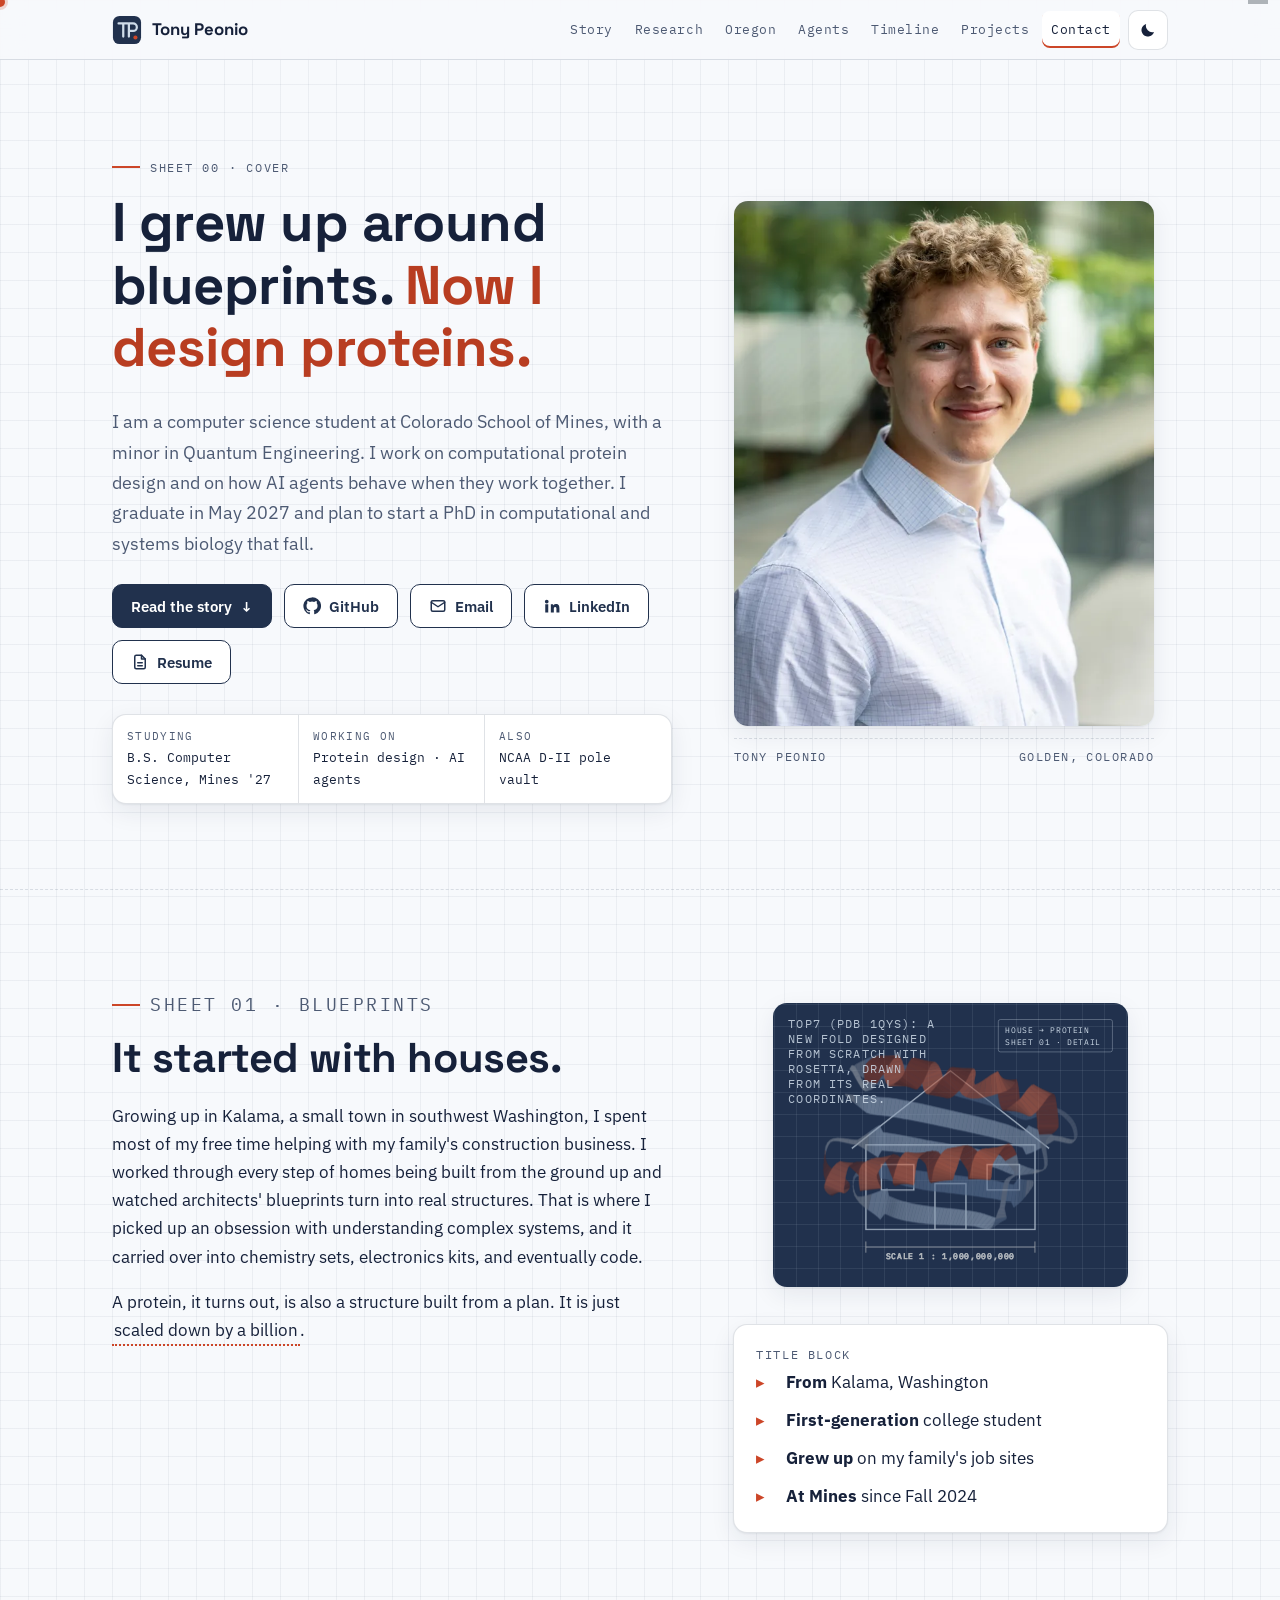
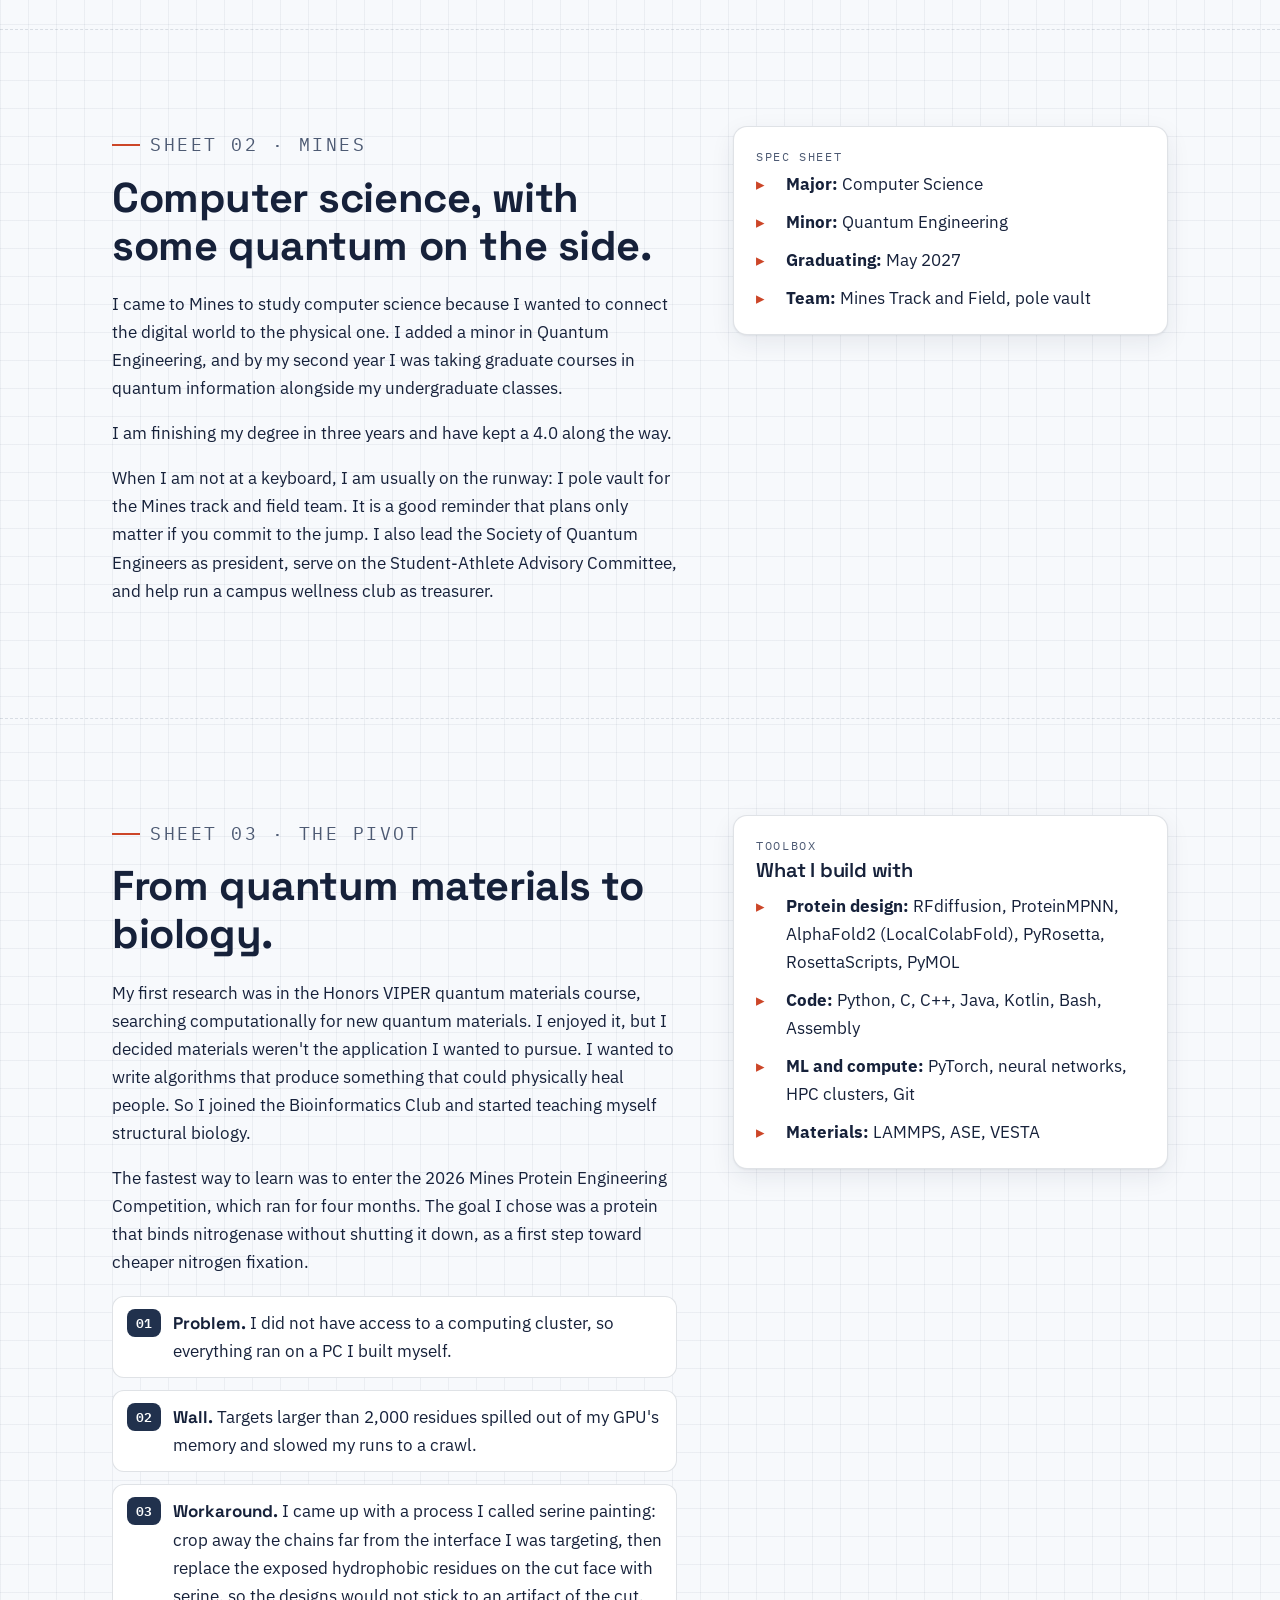
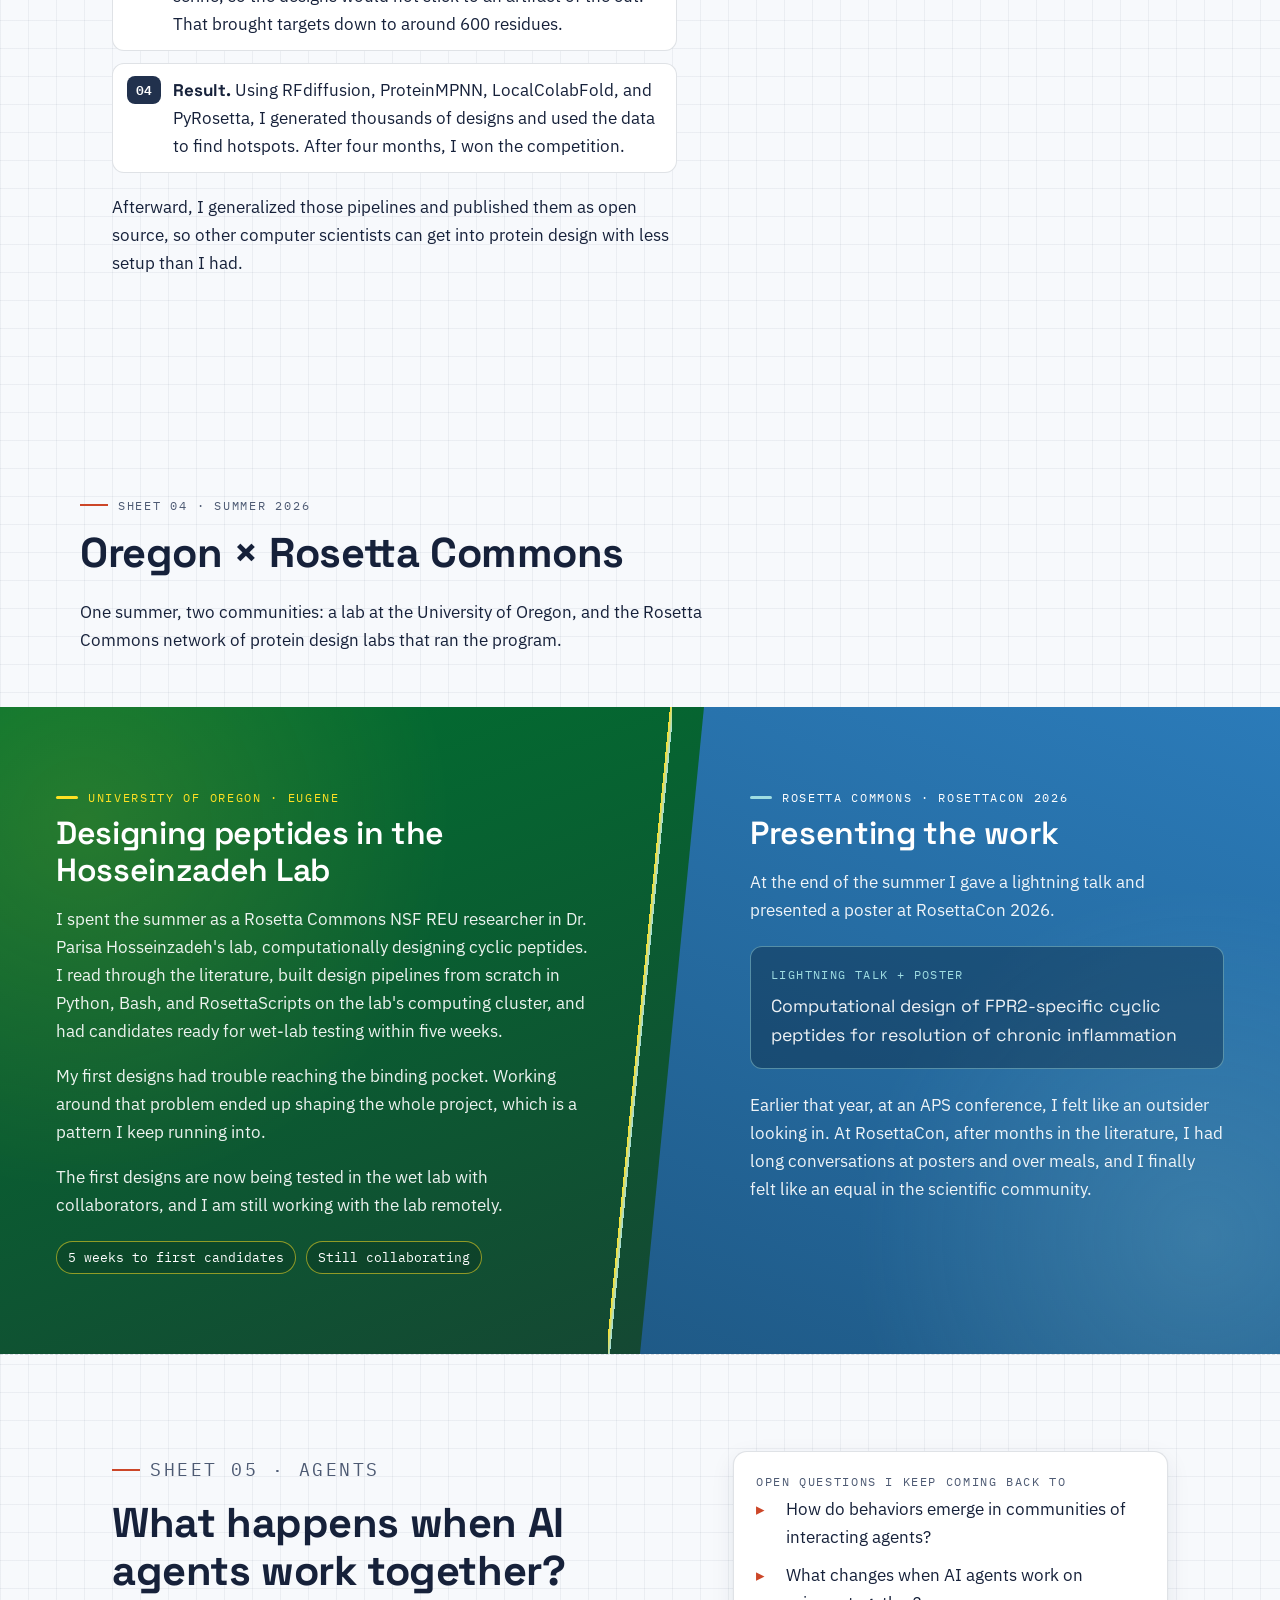
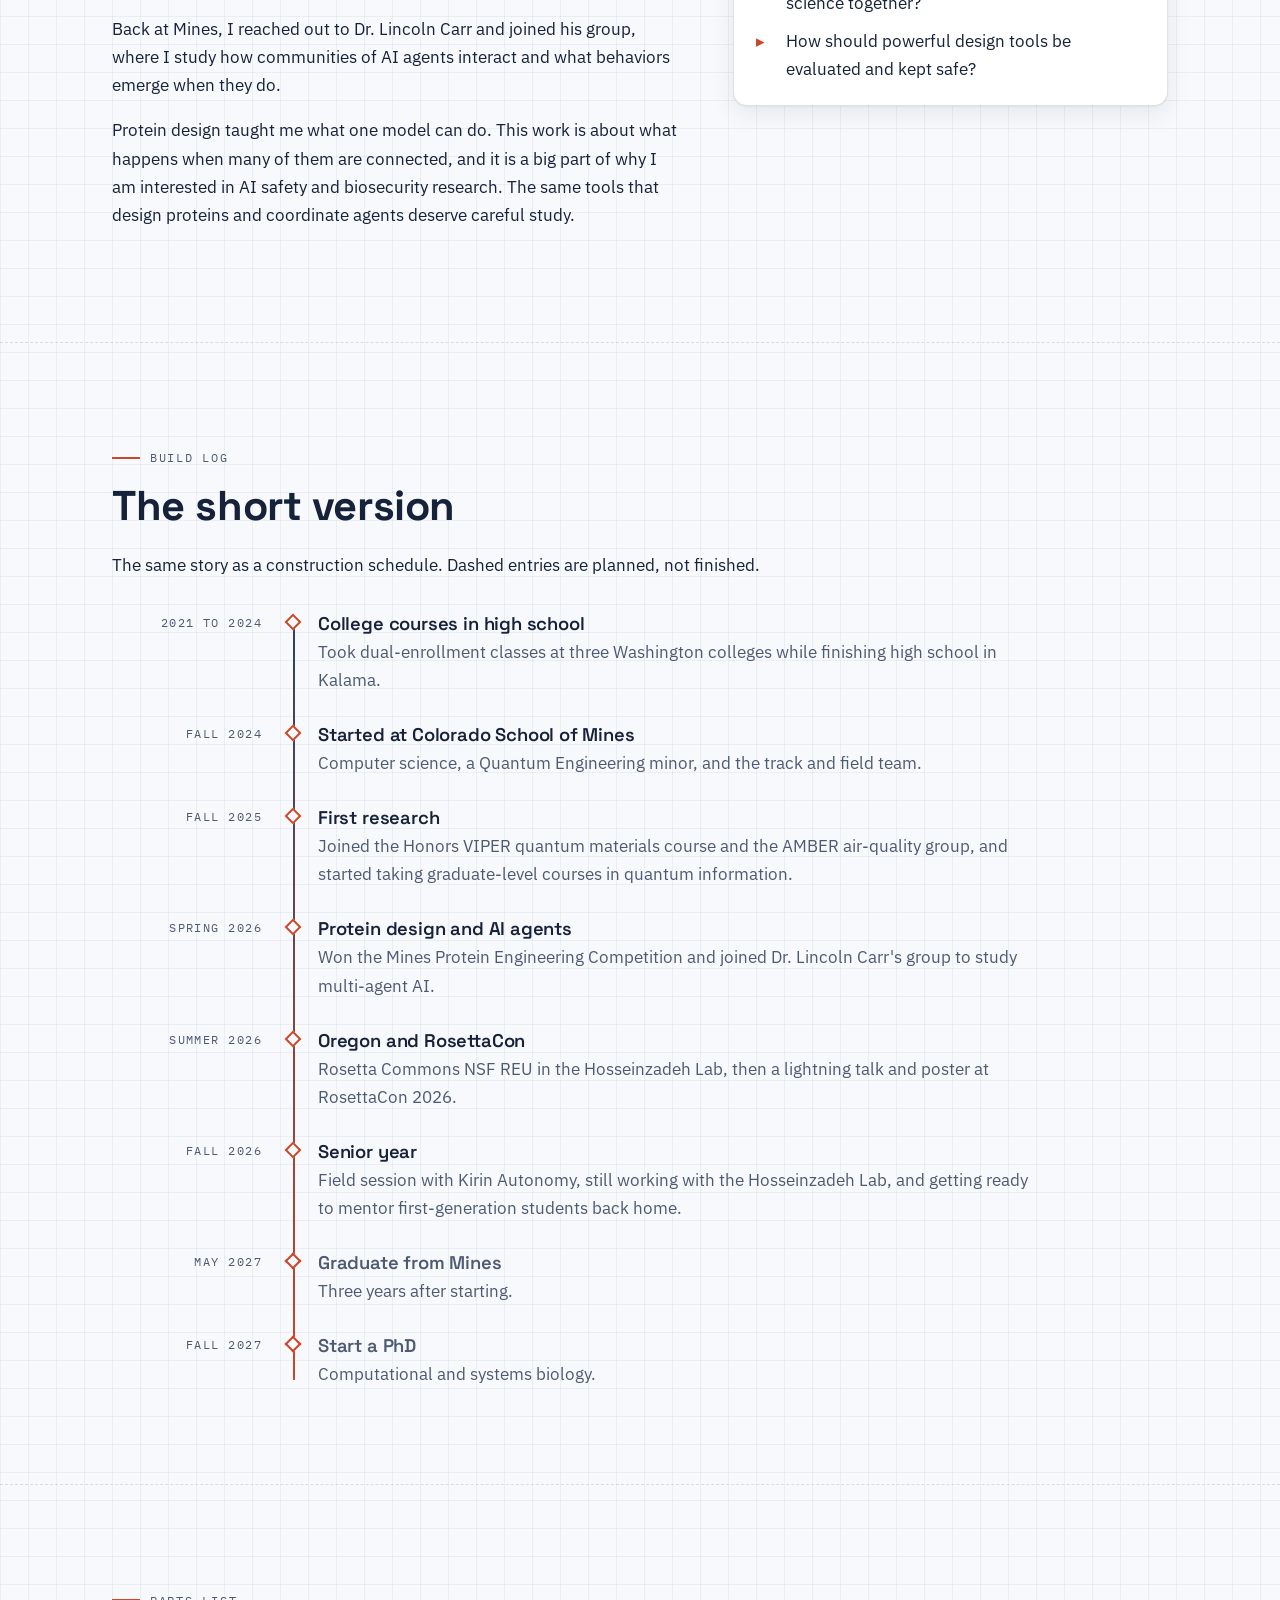
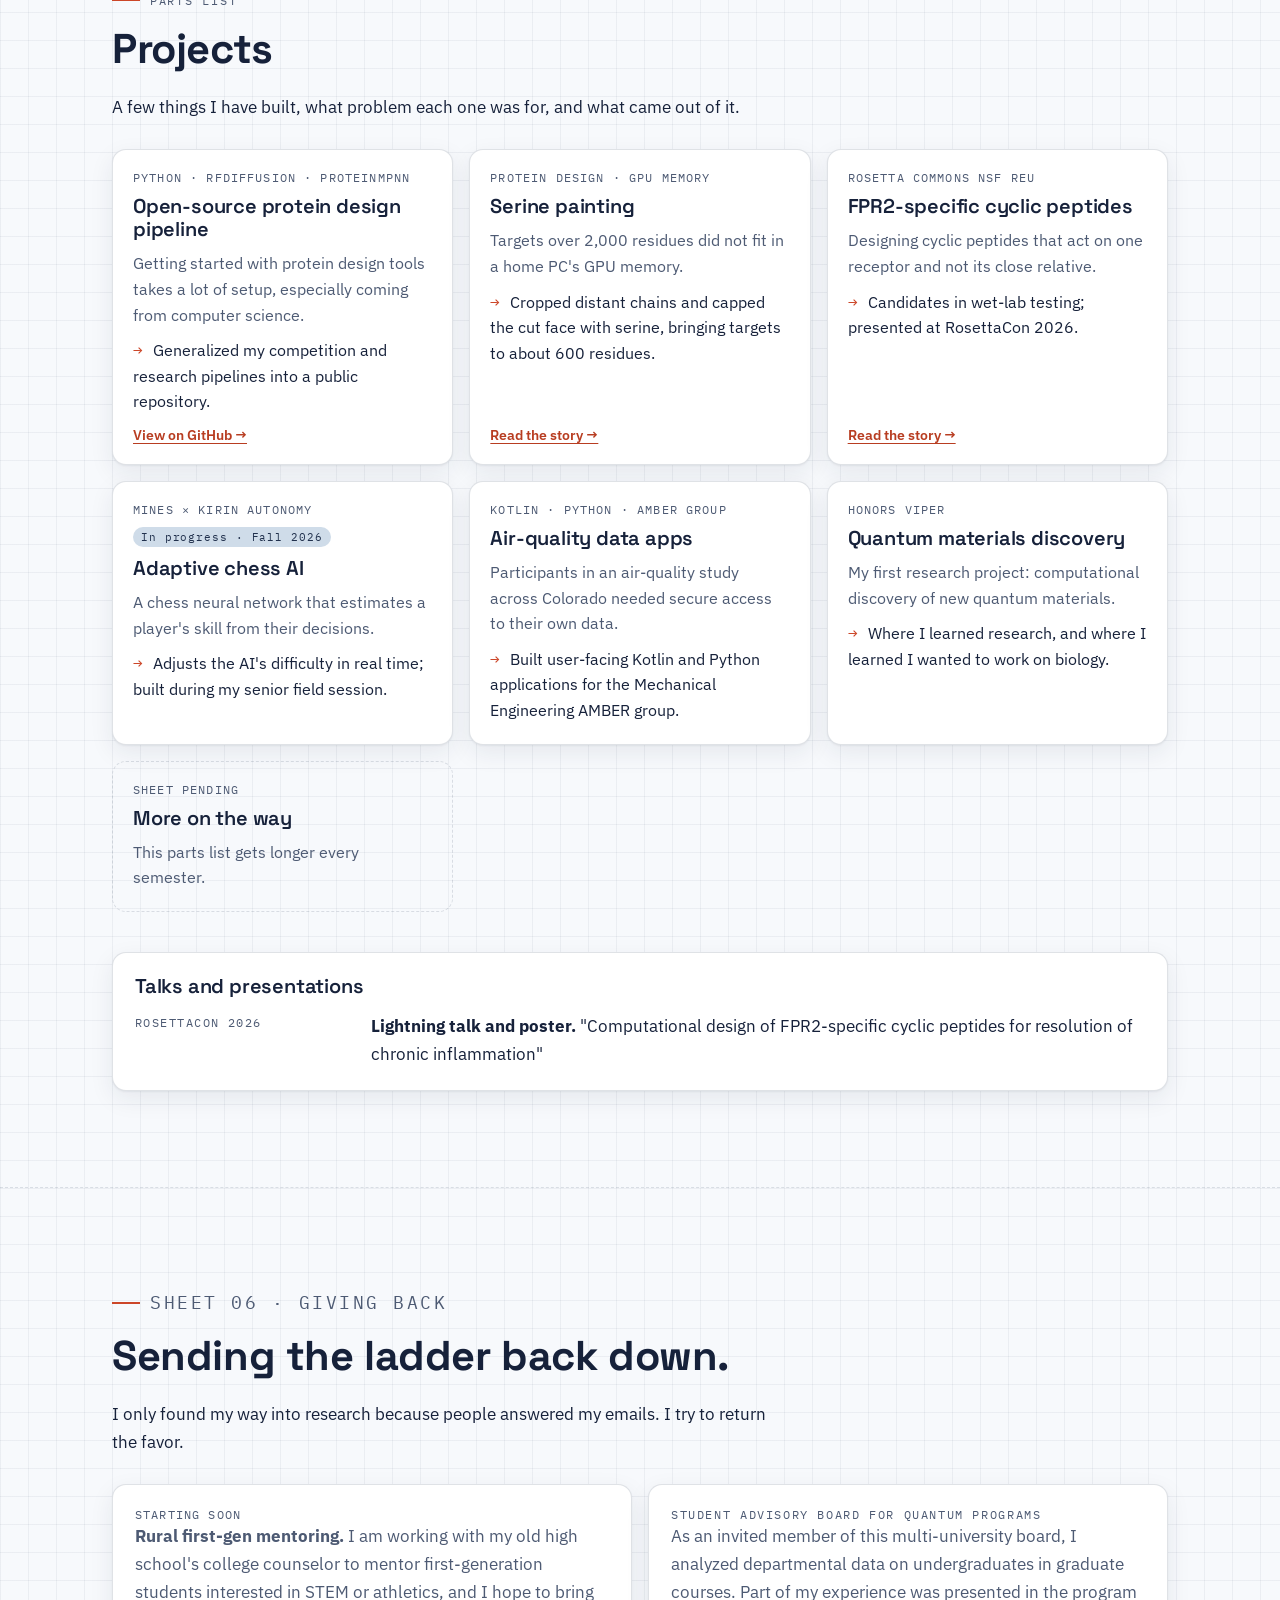
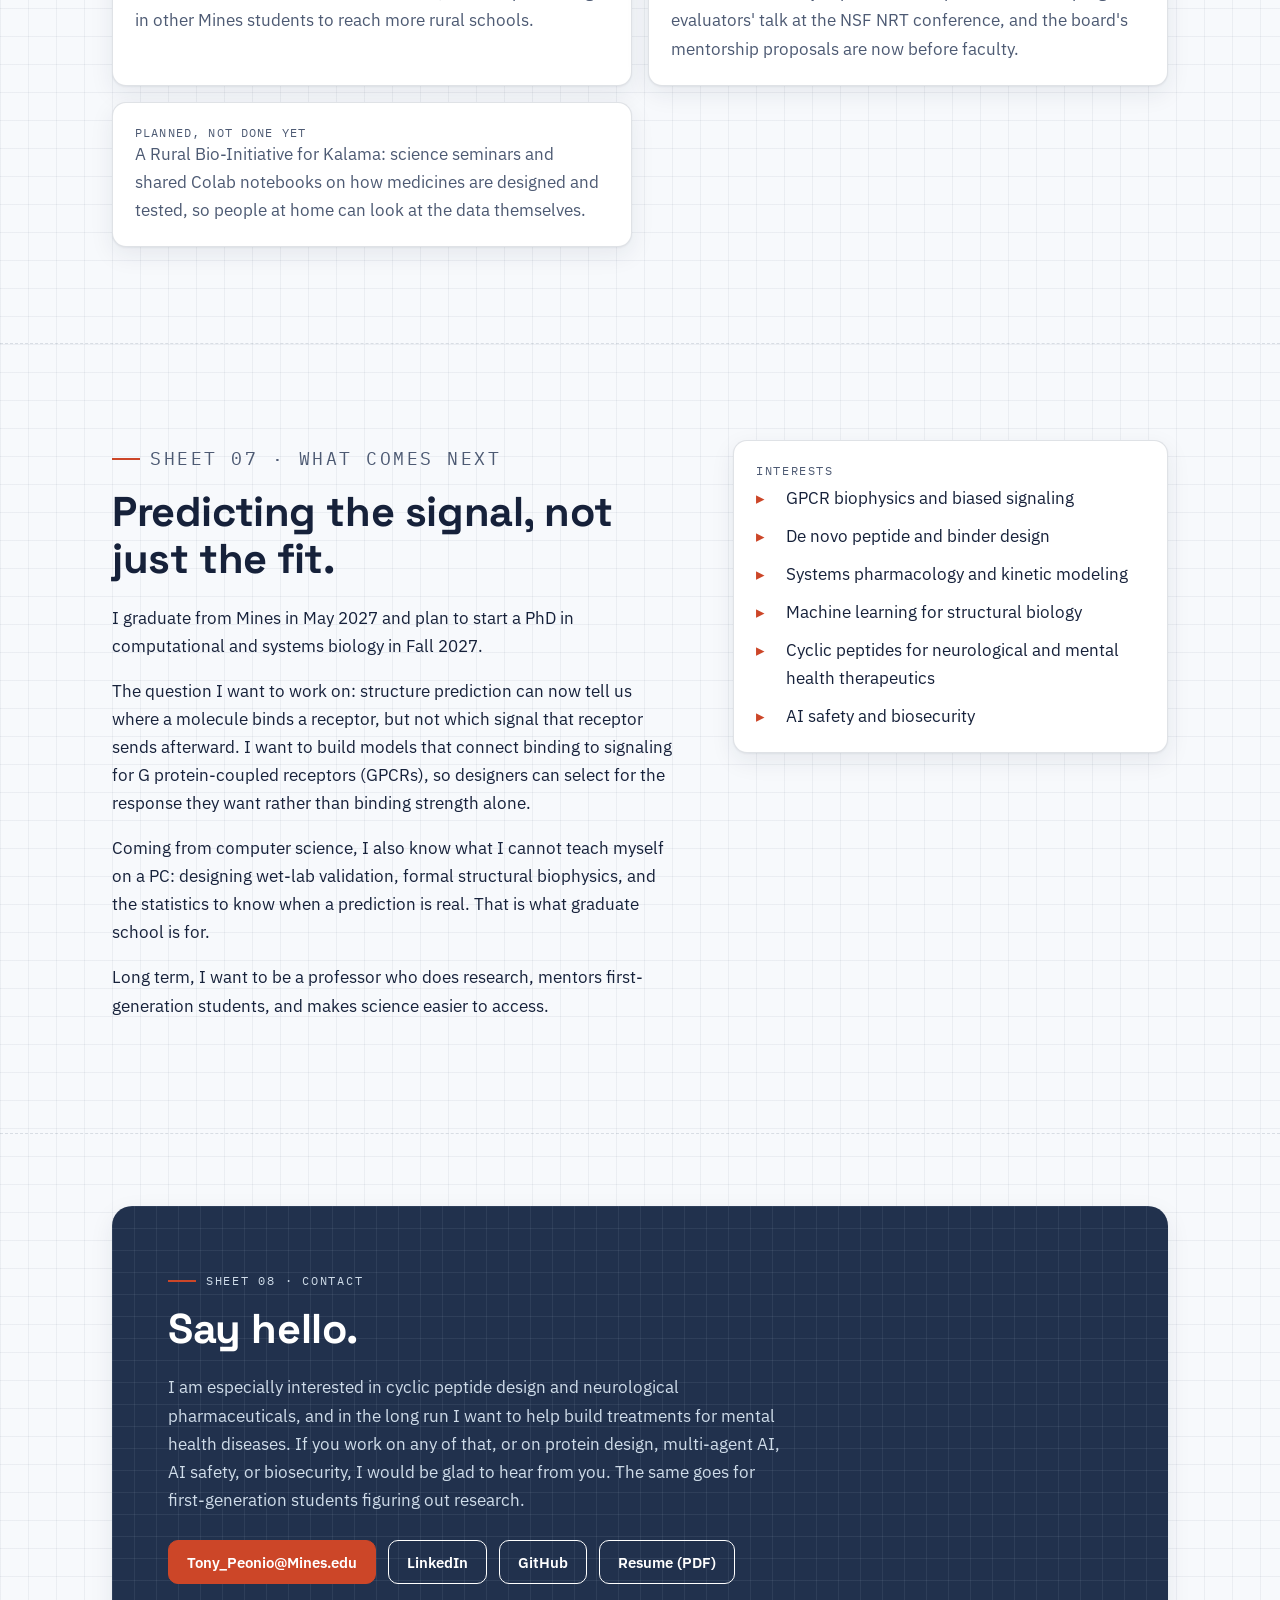
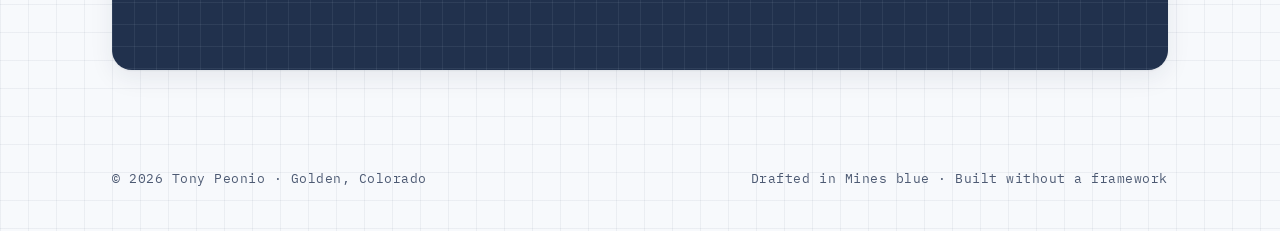
==== commit dd42e784: "Describe the PC simply as self-built Co-Authored-By: Claude Opus 5.5 <noreply@anthropic.com>" ====
--- a/index.html
+++ b/index.html
@@ -734,7 +734,7 @@
           <p>My first research was in the Honors VIPER quantum materials course, searching computationally for new quantum materials. I enjoyed it, but I decided materials weren't the application I wanted to pursue. I wanted to write algorithms that produce something that could physically heal people. So I joined the Bioinformatics Club and started teaching myself structural biology.</p>
           <p>The fastest way to learn was to enter the 2026 Mines Protein Engineering Competition, which ran for four months. The goal I chose was a protein that binds nitrogenase without shutting it down, as a first step toward cheaper nitrogen fixation.</p>
           <ol class="steps">
-            <li><span><strong>Problem.</strong> I did not have access to a computing cluster, so everything ran on a PC I built with money from <button class="note" type="button" data-note="Blueprints paid for the GPU. The theme holds.">construction work</button>.</span></li>
+            <li><span><strong>Problem.</strong> I did not have access to a computing cluster, so everything ran on a PC I built myself.</span></li>
             <li><span><strong>Wall.</strong> Targets larger than 2,000 residues spilled out of my GPU's memory and slowed my runs to a crawl.</span></li>
             <li><span><strong>Workaround.</strong> I came up with a process I called serine painting: crop away the chains far from the interface I was targeting, then replace the exposed hydrophobic residues on the cut face with serine, so the designs would not stick to an artifact of the cut. That brought targets down to around 600 residues.</span></li>
             <li><span><strong>Result.</strong> Using RFdiffusion, ProteinMPNN, LocalColabFold, and PyRosetta, I generated thousands of designs and used the data to find hotspots. After four months, I won the competition.</span></li>
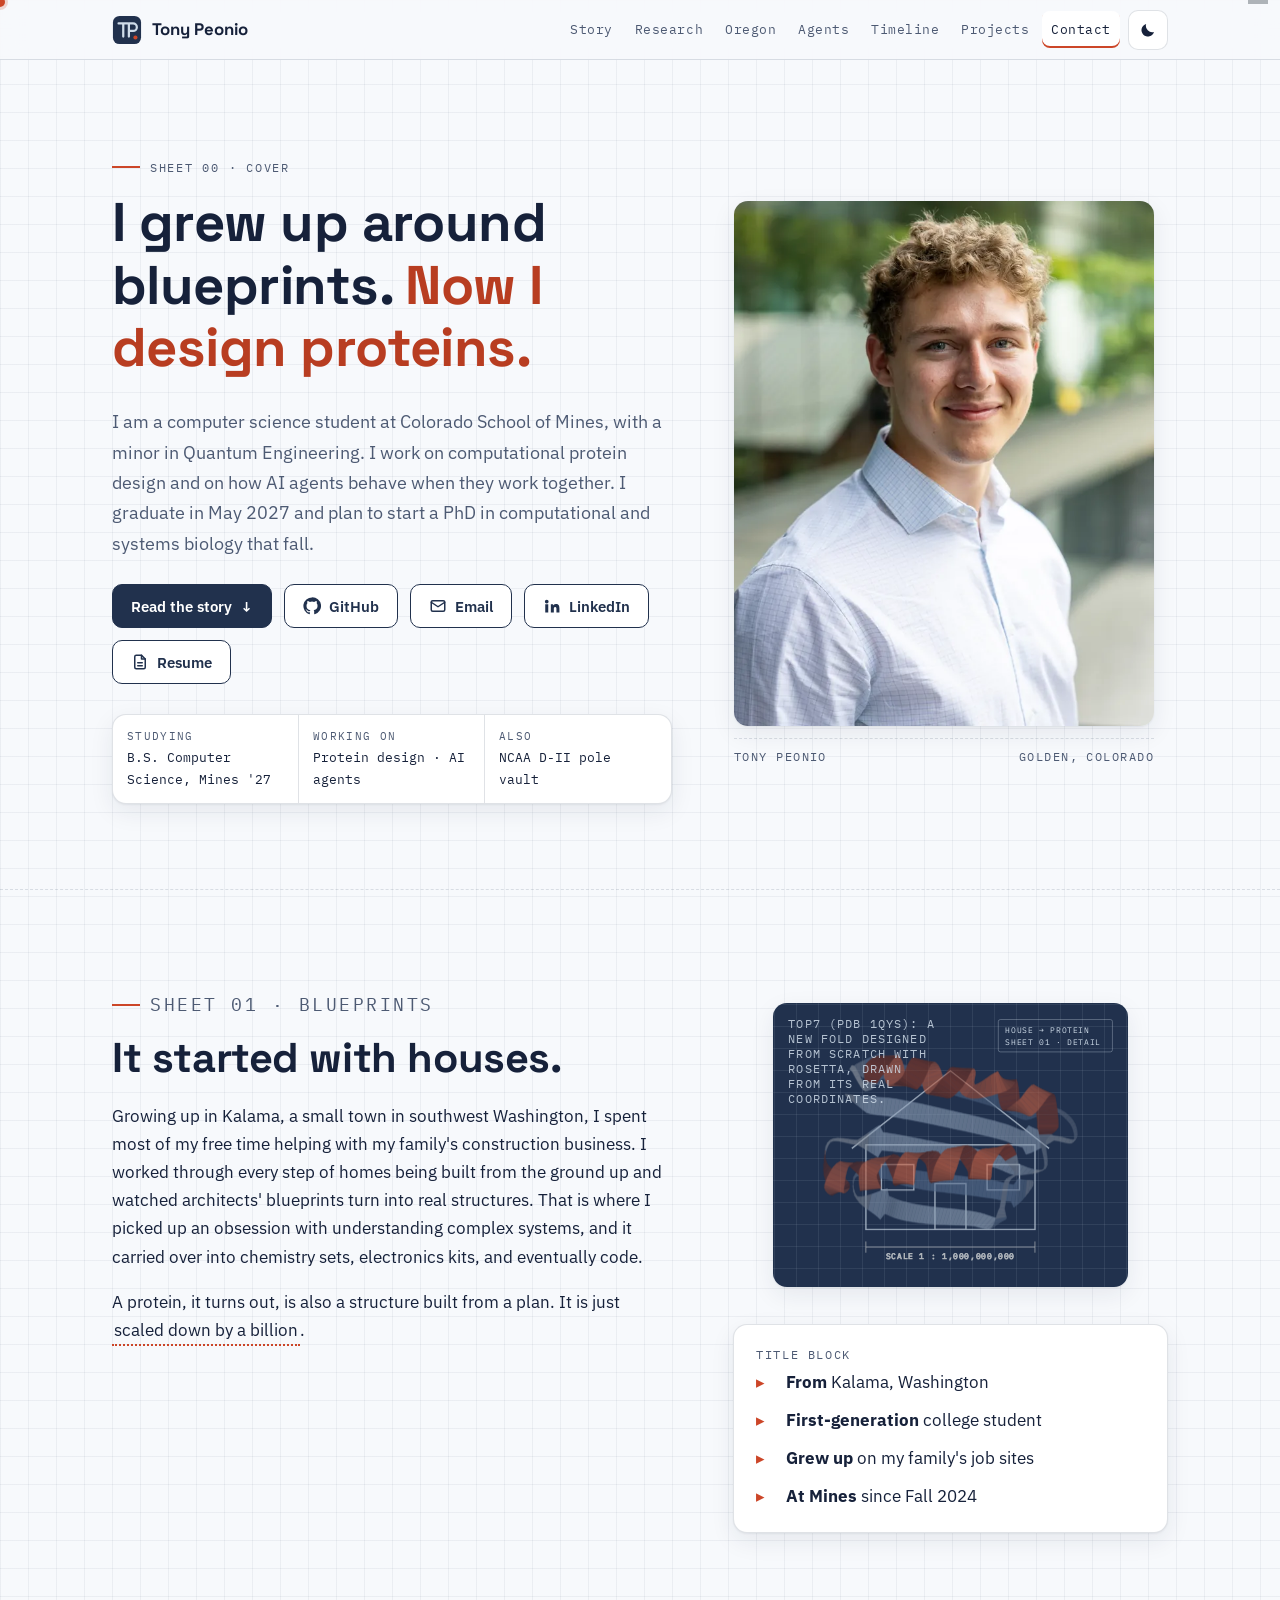
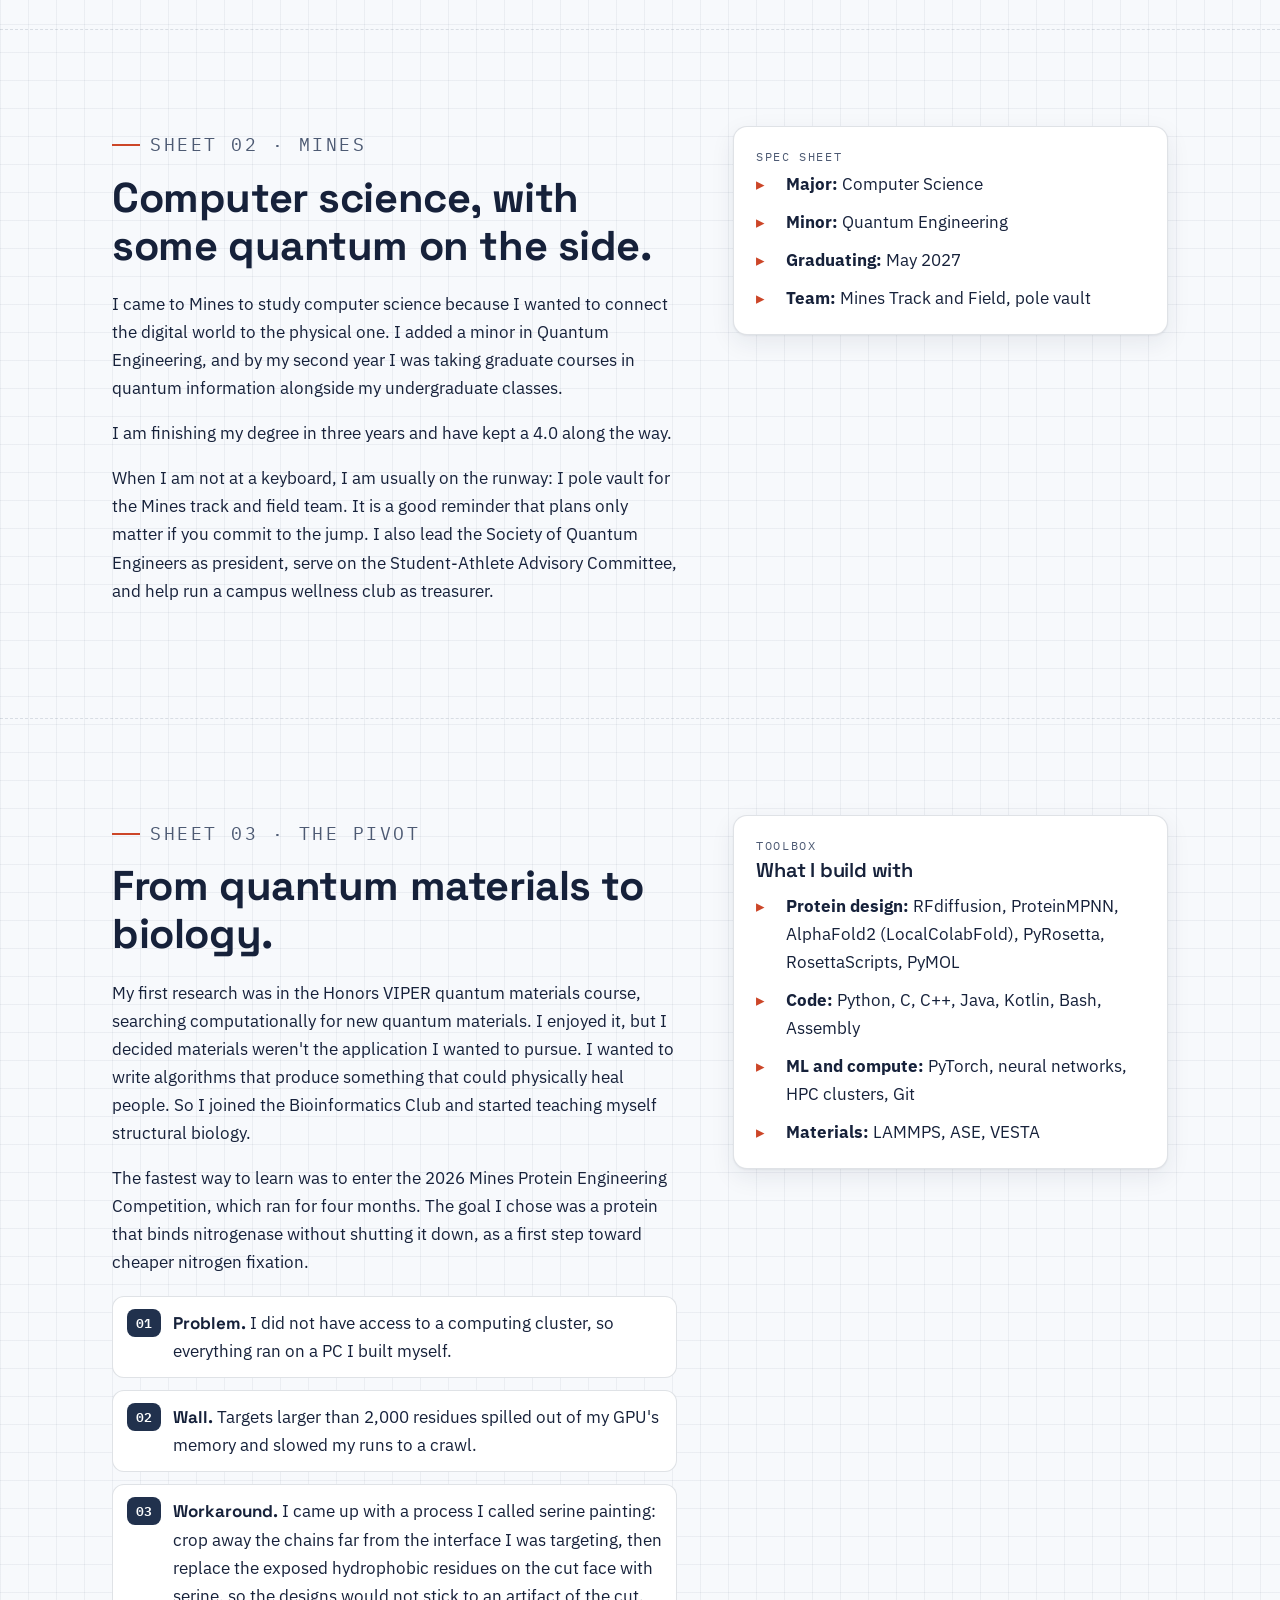
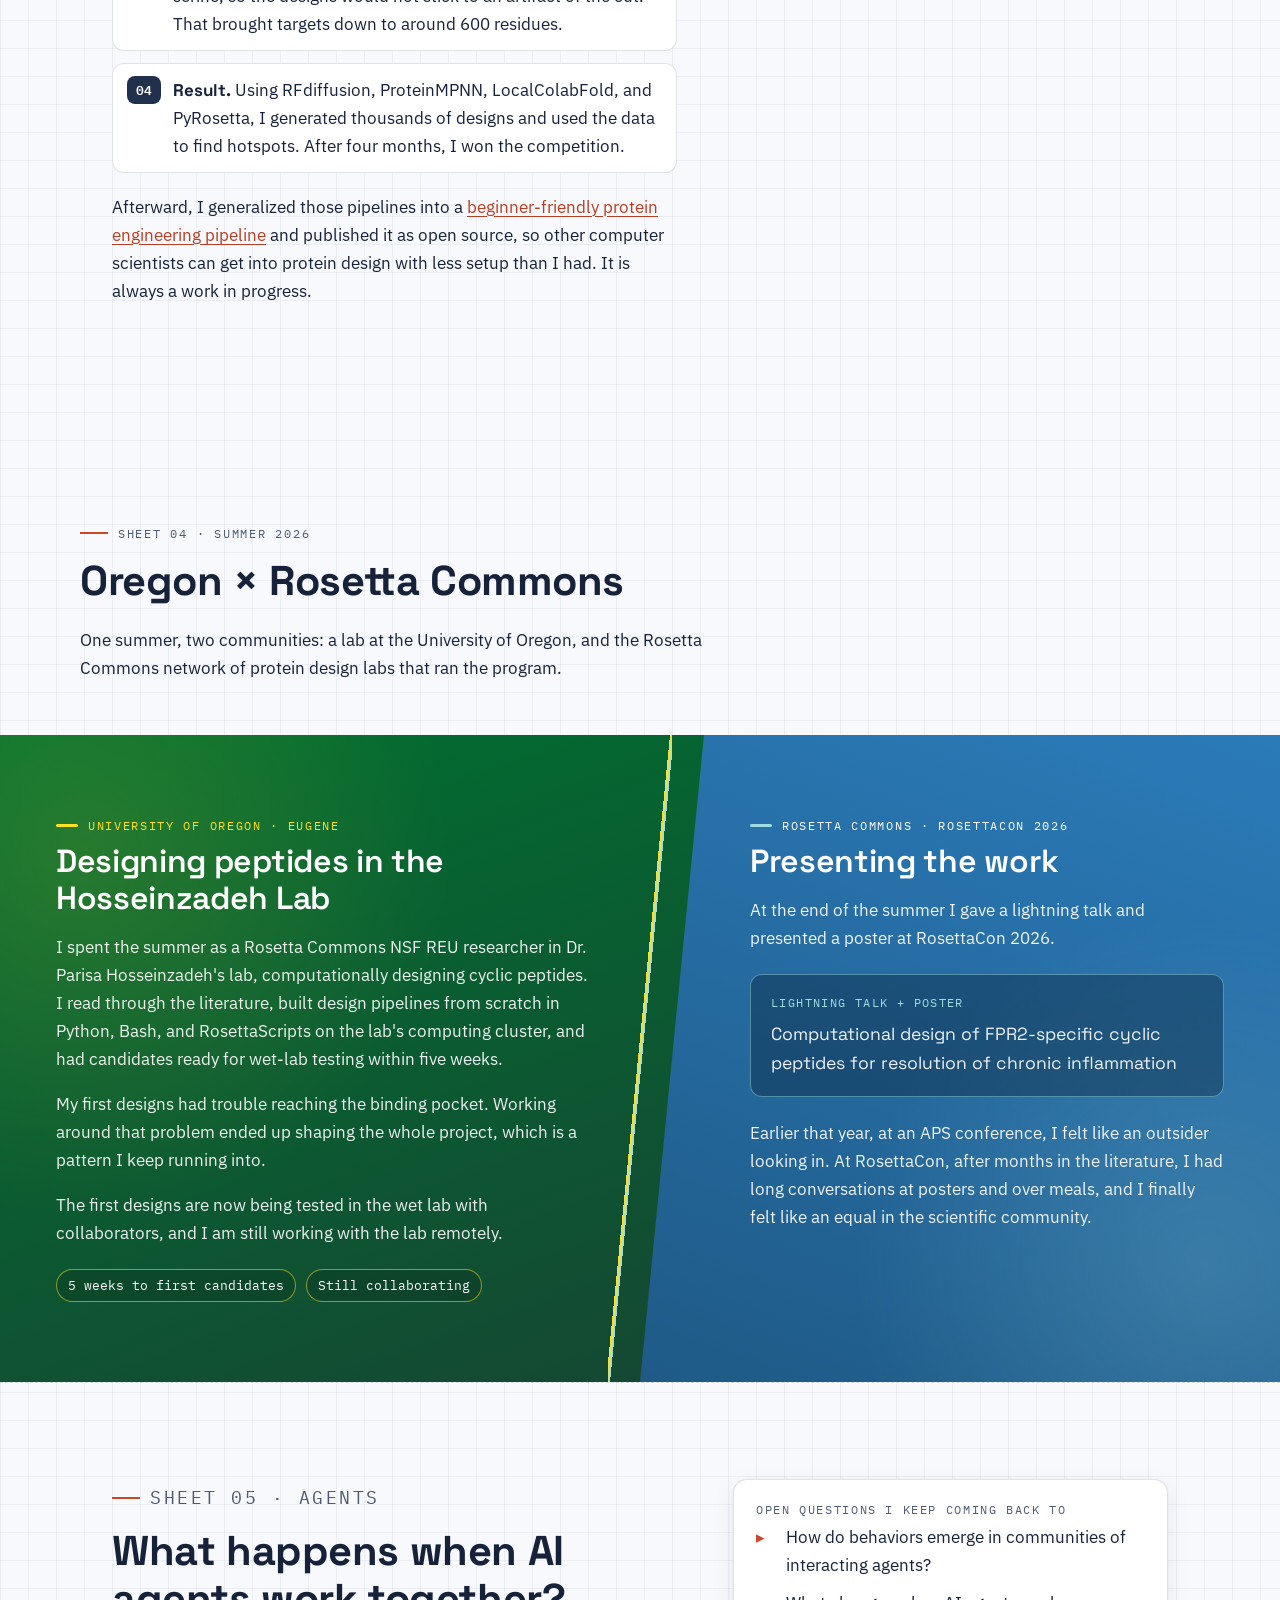
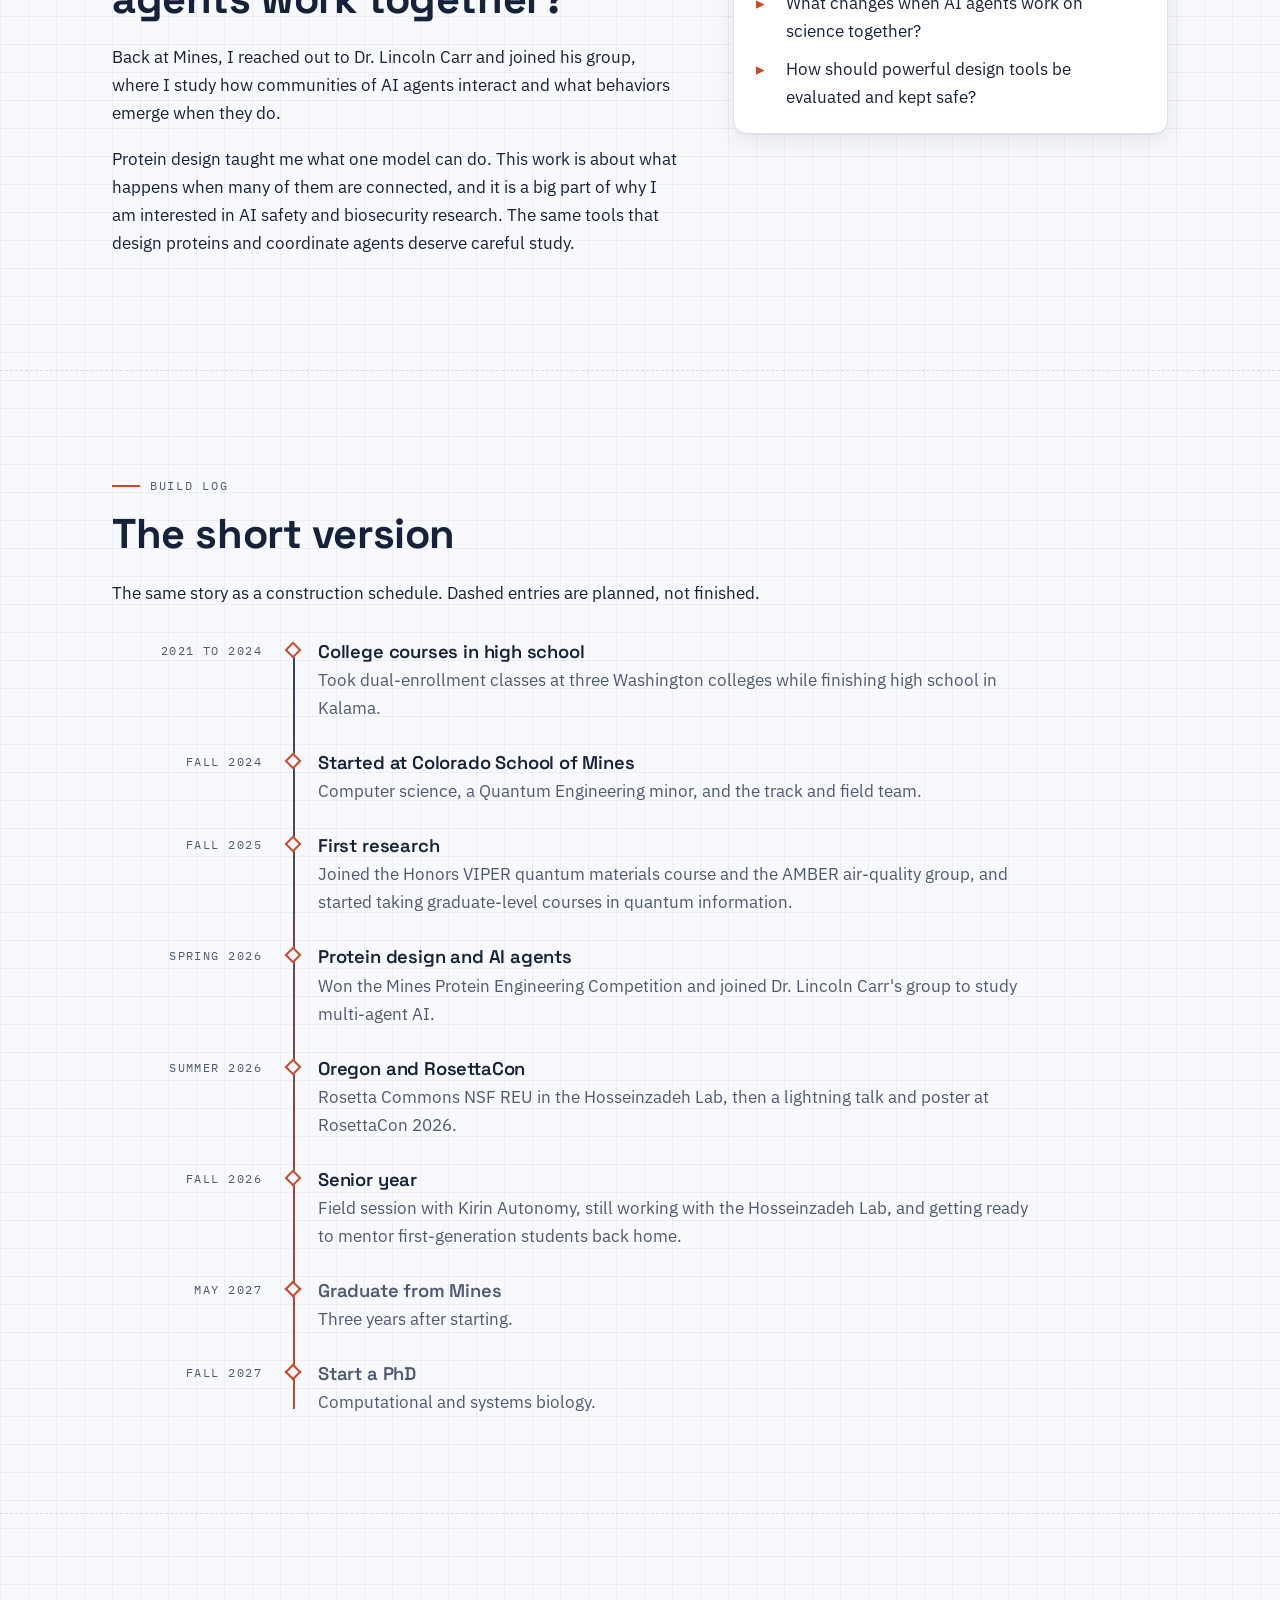
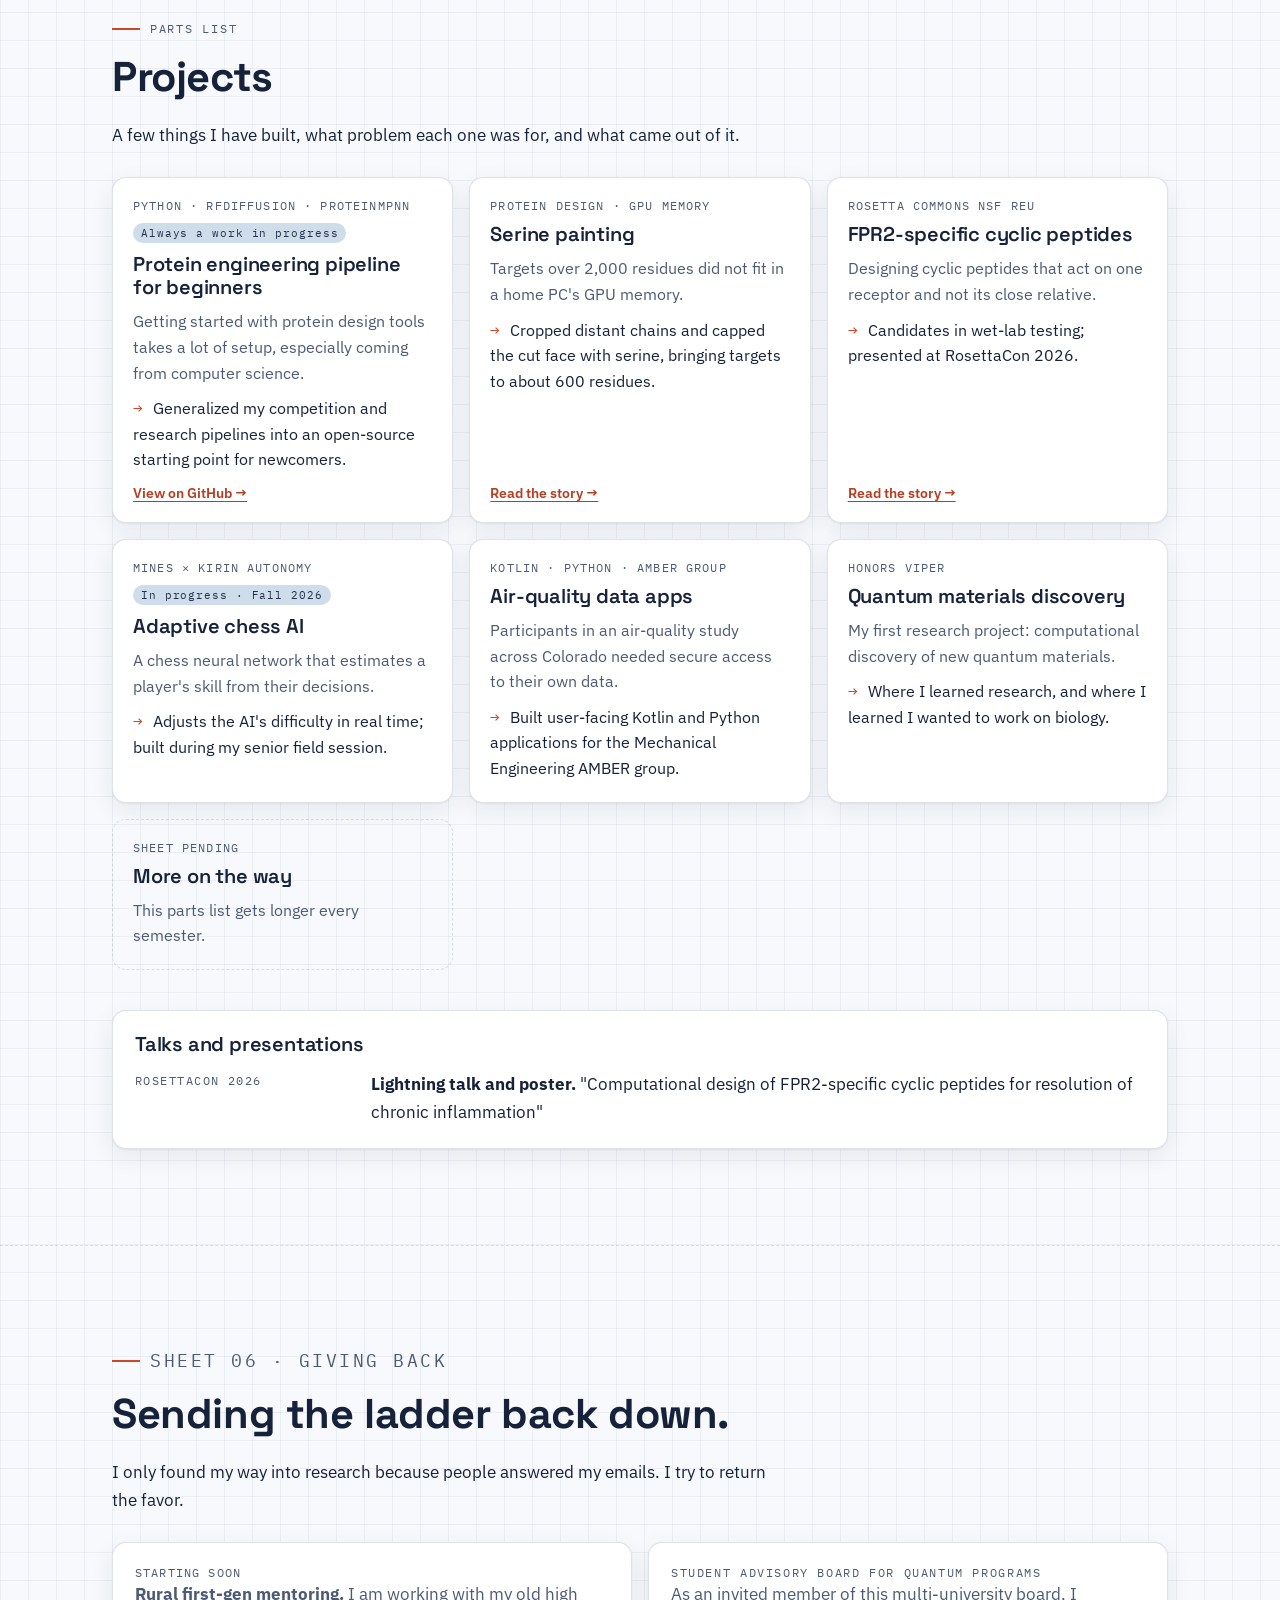
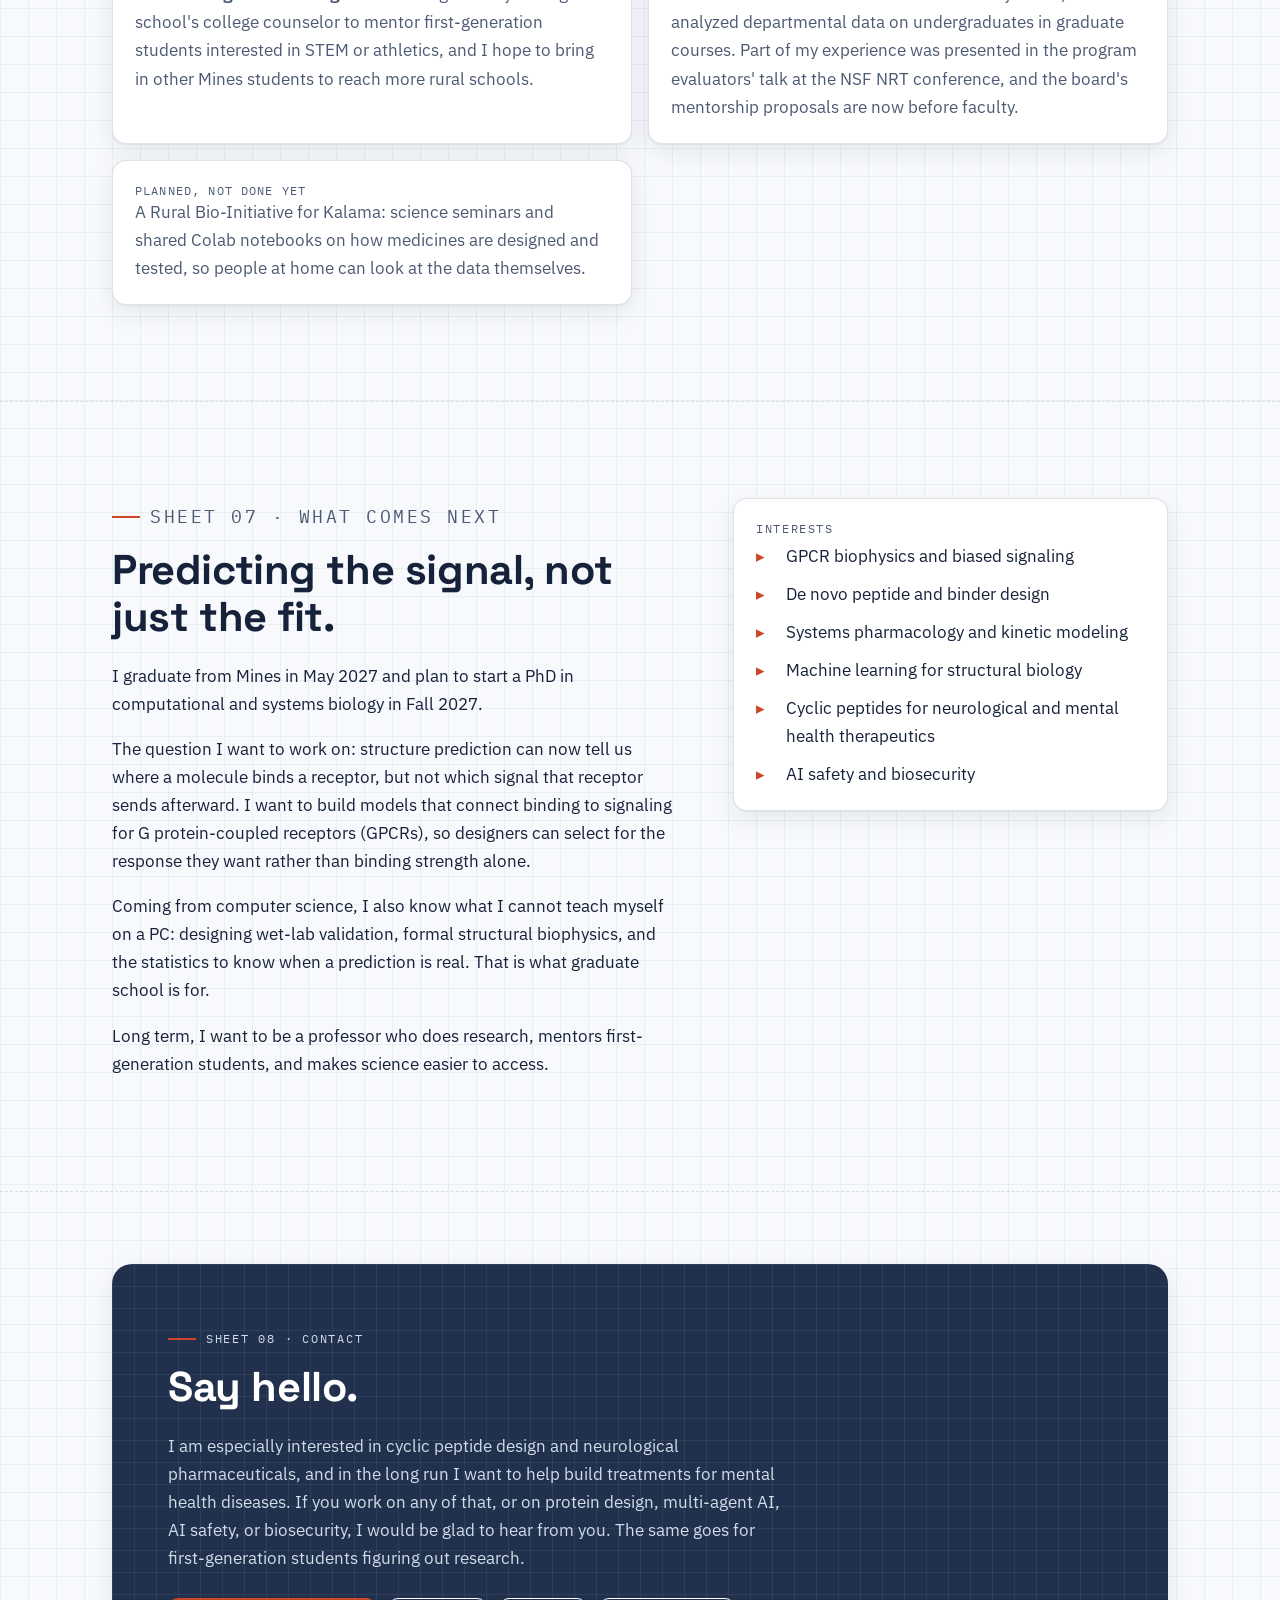
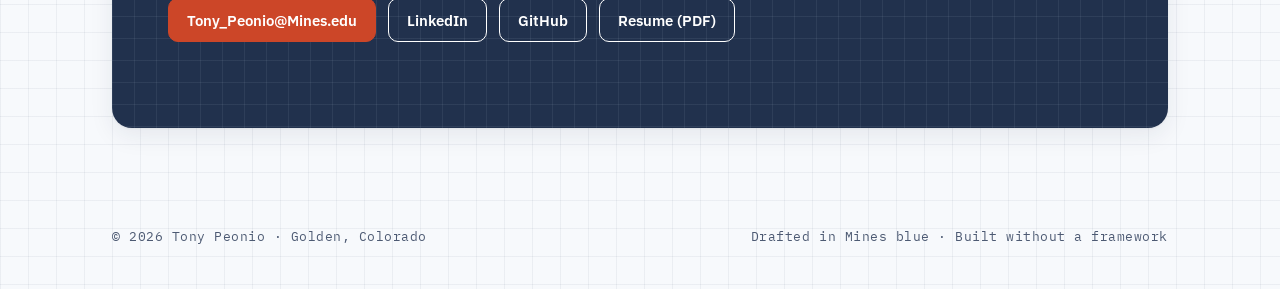
==== commit b30ec315: "Link the beginner protein engineering pipeline, marked work in progress Co-Authored-By: Claude Opus " ====
--- a/index.html
+++ b/index.html
@@ -739,7 +739,7 @@
             <li><span><strong>Workaround.</strong> I came up with a process I called serine painting: crop away the chains far from the interface I was targeting, then replace the exposed hydrophobic residues on the cut face with serine, so the designs would not stick to an artifact of the cut. That brought targets down to around 600 residues.</span></li>
             <li><span><strong>Result.</strong> Using RFdiffusion, ProteinMPNN, LocalColabFold, and PyRosetta, I generated thousands of designs and used the data to find hotspots. After four months, I won the competition.</span></li>
           </ol>
-          <p>Afterward, I generalized those pipelines and published them as open source, so other computer scientists can get into protein design with less setup than I had.</p>
+          <p>Afterward, I generalized those pipelines into a <a href="https://github.com/TonyPeonio/ProteinEngineeringPipeline-Public" rel="noopener">beginner-friendly protein engineering pipeline</a> and published it as open source, so other computer scientists can get into protein design with less setup than I had. It is always a work in progress.</p>
         </div>
         <aside class="aside-card reveal" aria-labelledby="h-tools">
           <p class="kicker">Toolbox</p>
@@ -868,9 +868,10 @@
         <div class="projects">
           <article class="project reveal">
             <span class="tag">Python · RFdiffusion · ProteinMPNN</span>
-            <h3>Open-source protein design pipeline</h3>
+            <span class="status">Always a work in progress</span>
+            <h3>Protein engineering pipeline for beginners</h3>
             <p>Getting started with protein design tools takes a lot of setup, especially coming from computer science.</p>
-            <p class="result">Generalized my competition and research pipelines into a public repository.</p>
+            <p class="result">Generalized my competition and research pipelines into an open-source starting point for newcomers.</p>
             <a class="more" href="https://github.com/TonyPeonio/ProteinEngineeringPipeline-Public" rel="noopener">View on GitHub →</a>
           </article>
           <article class="project reveal">
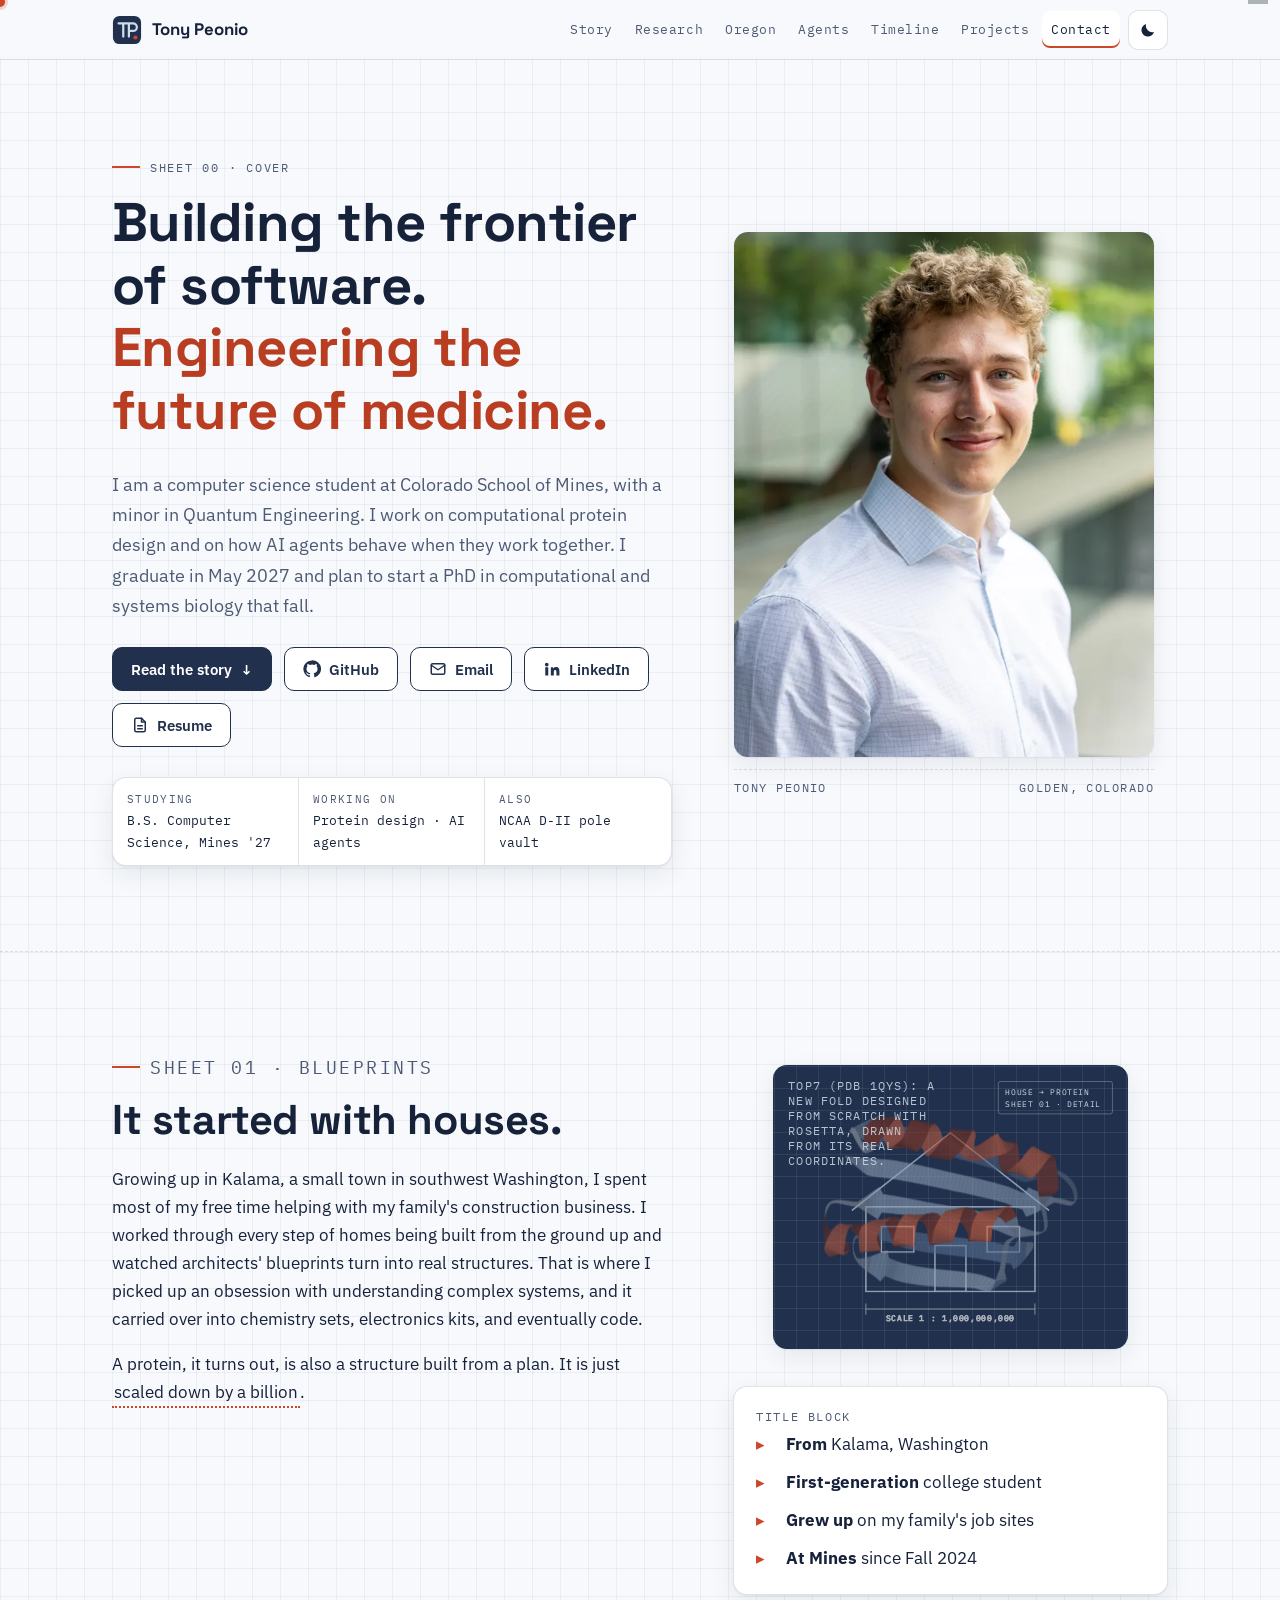
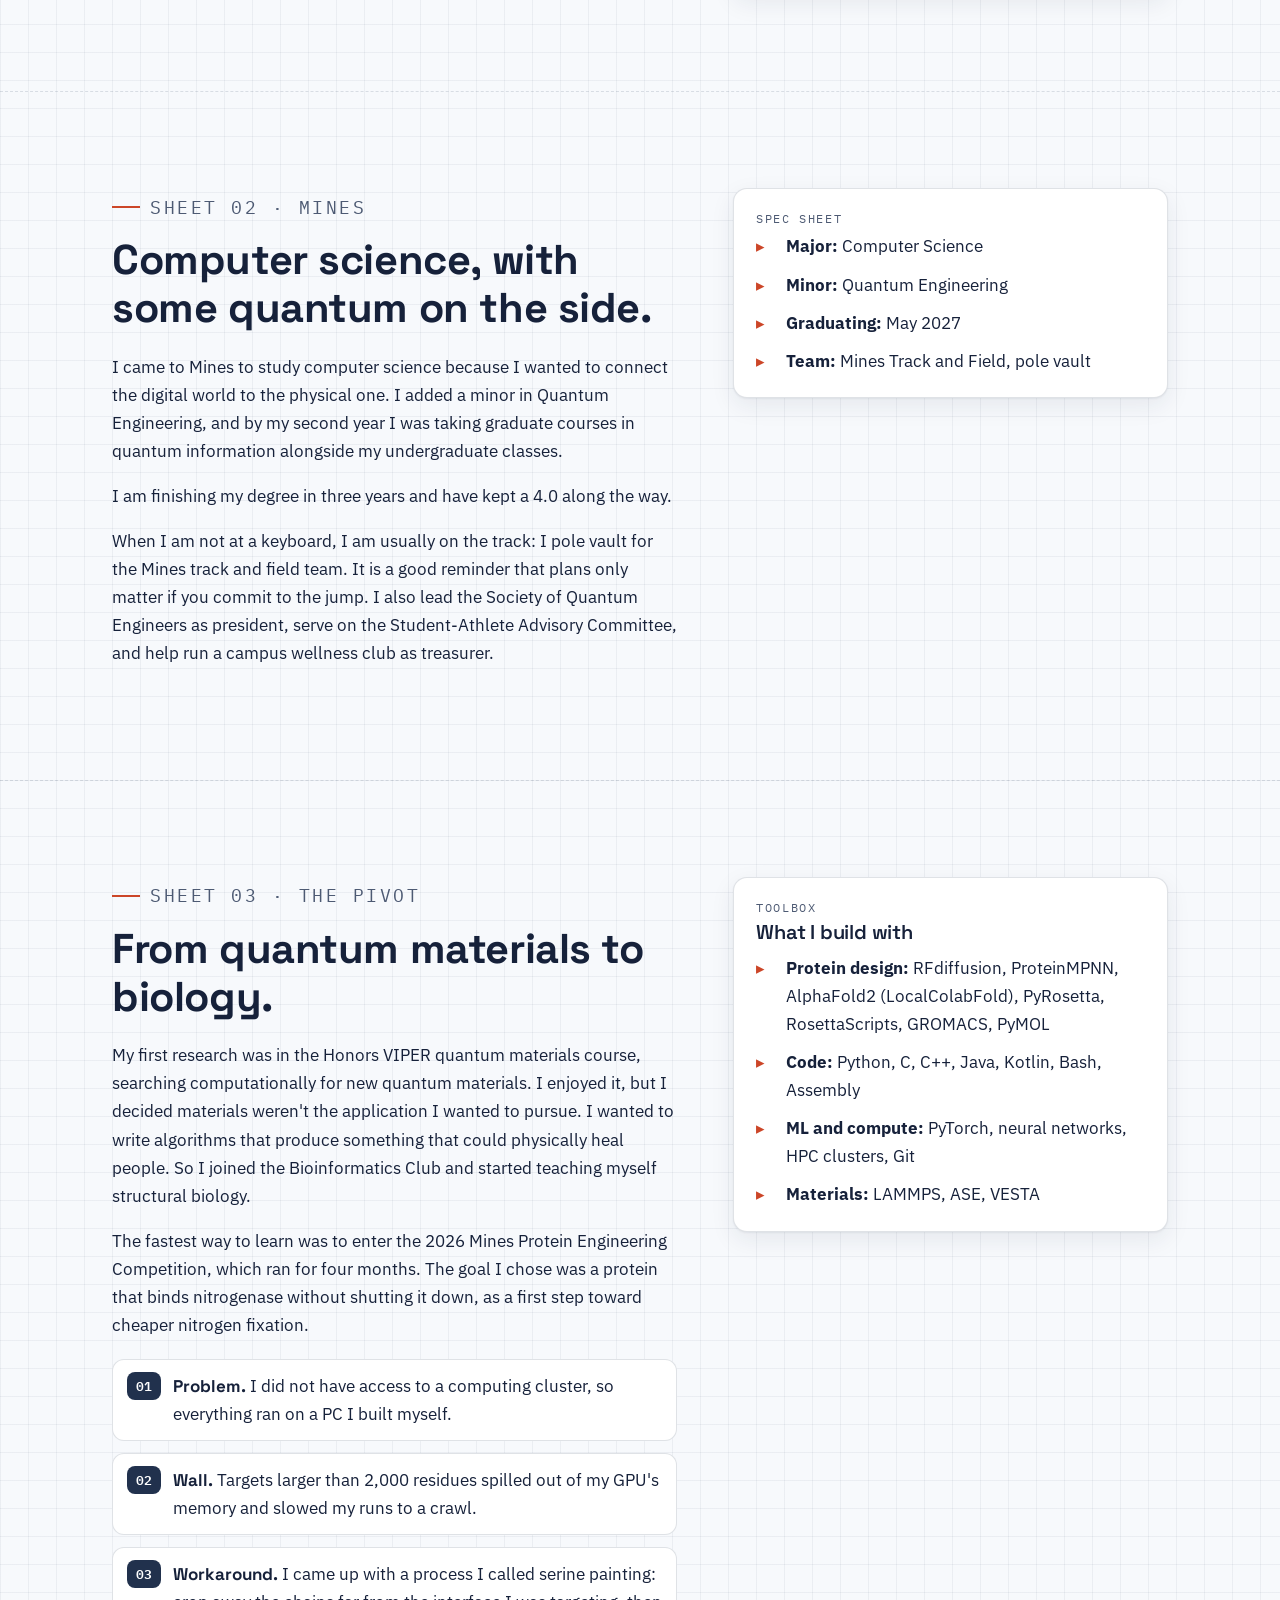
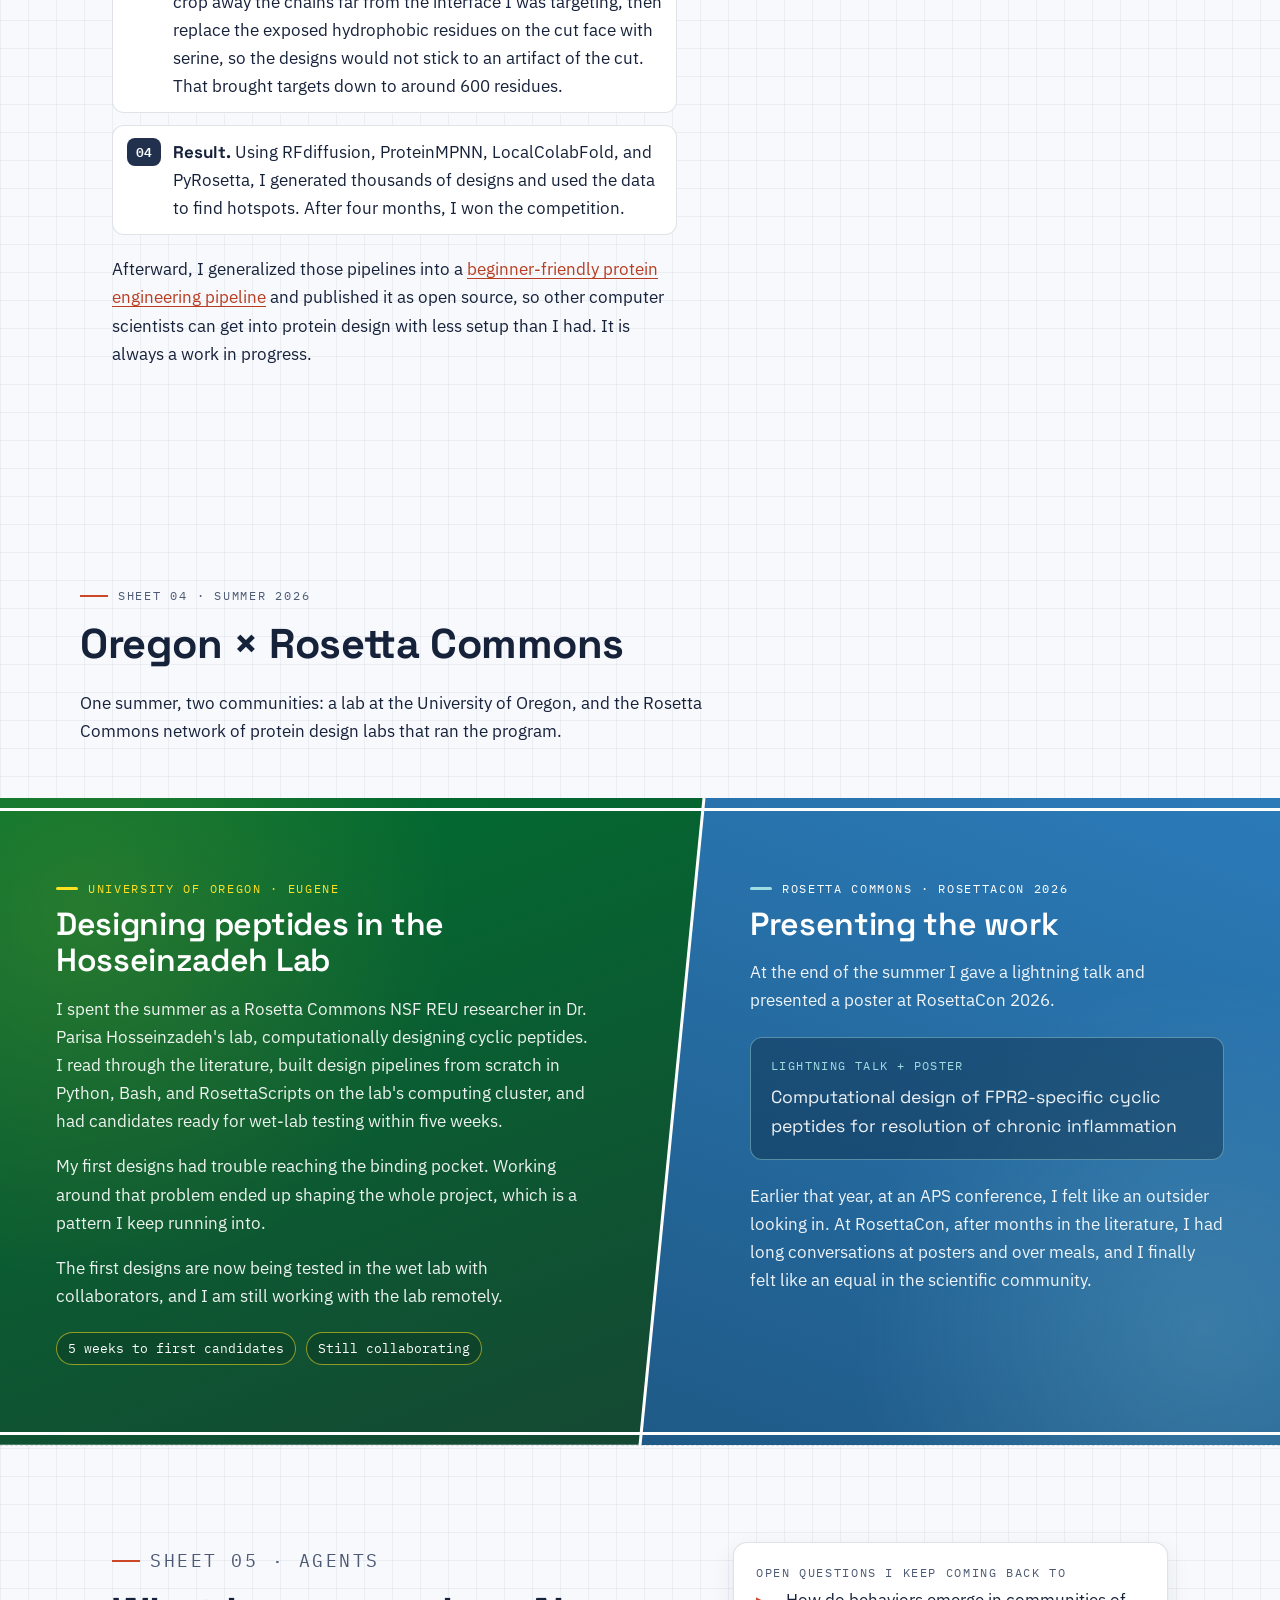
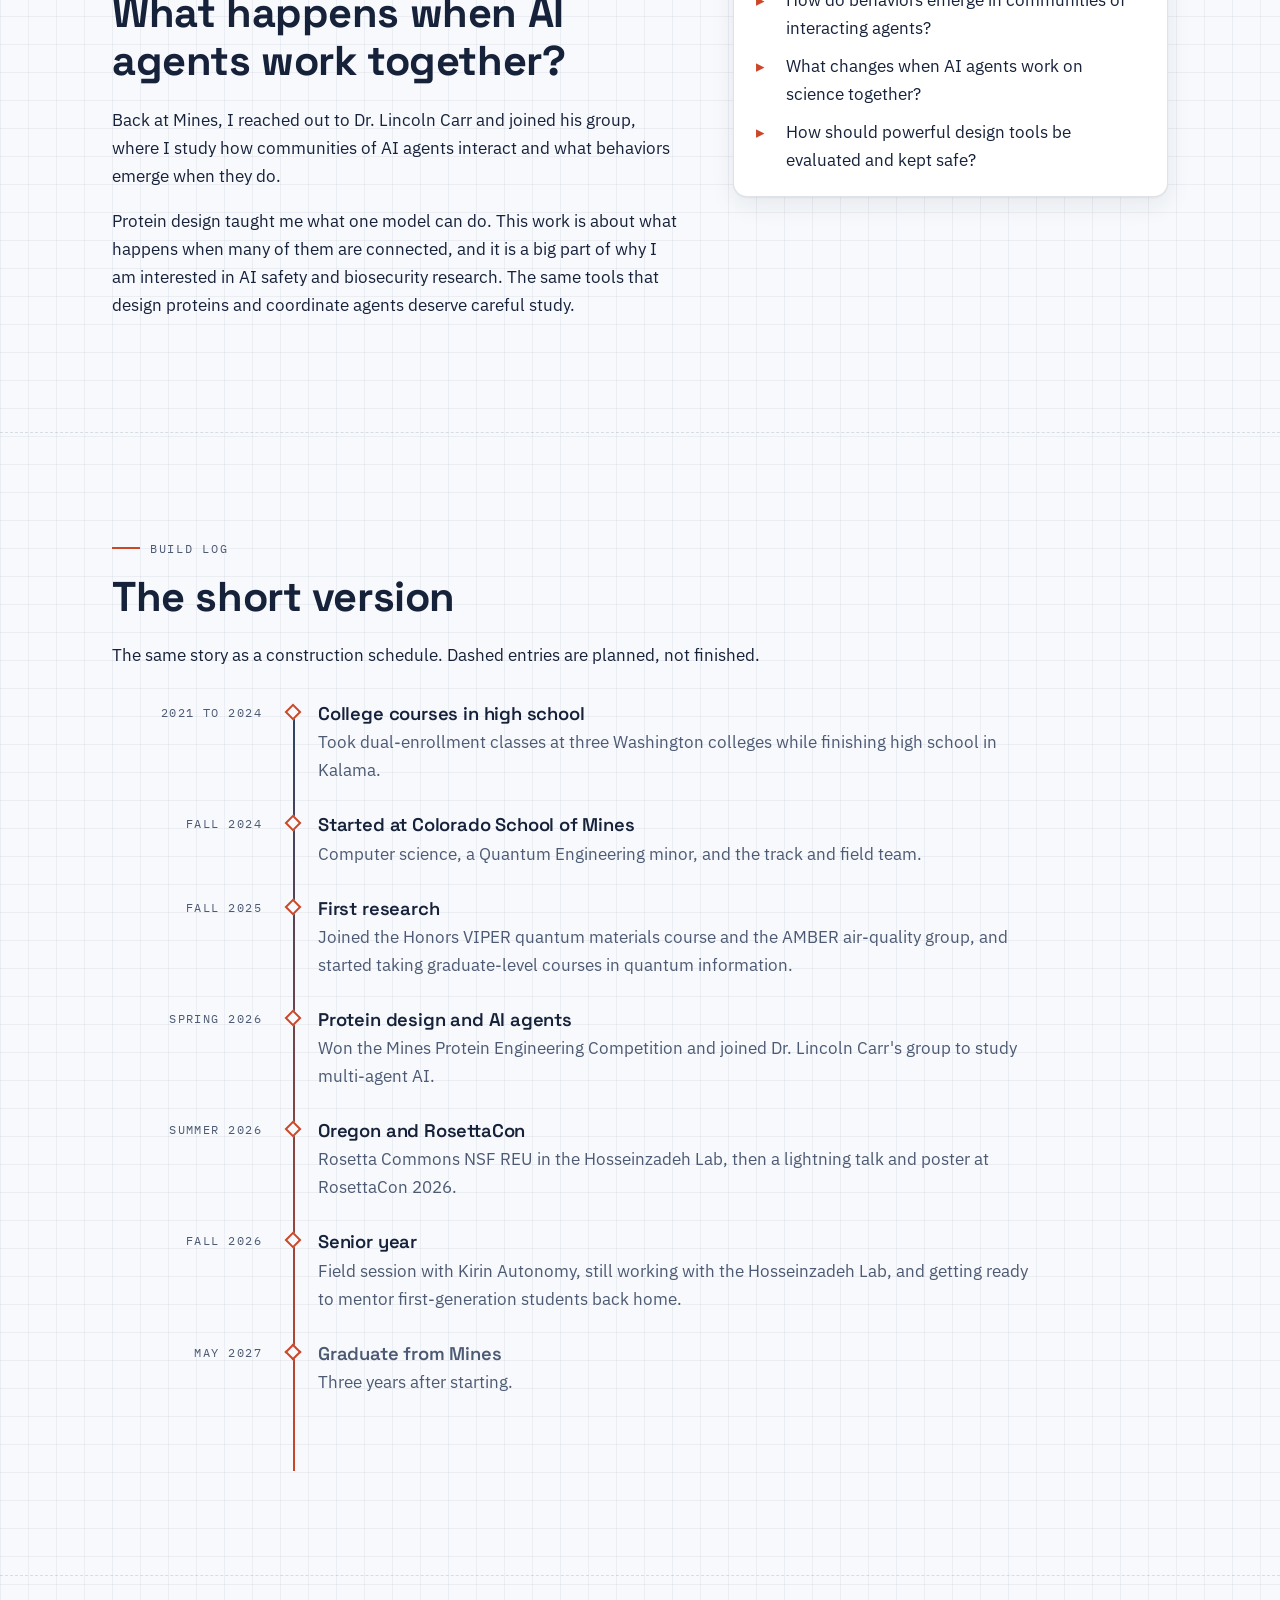
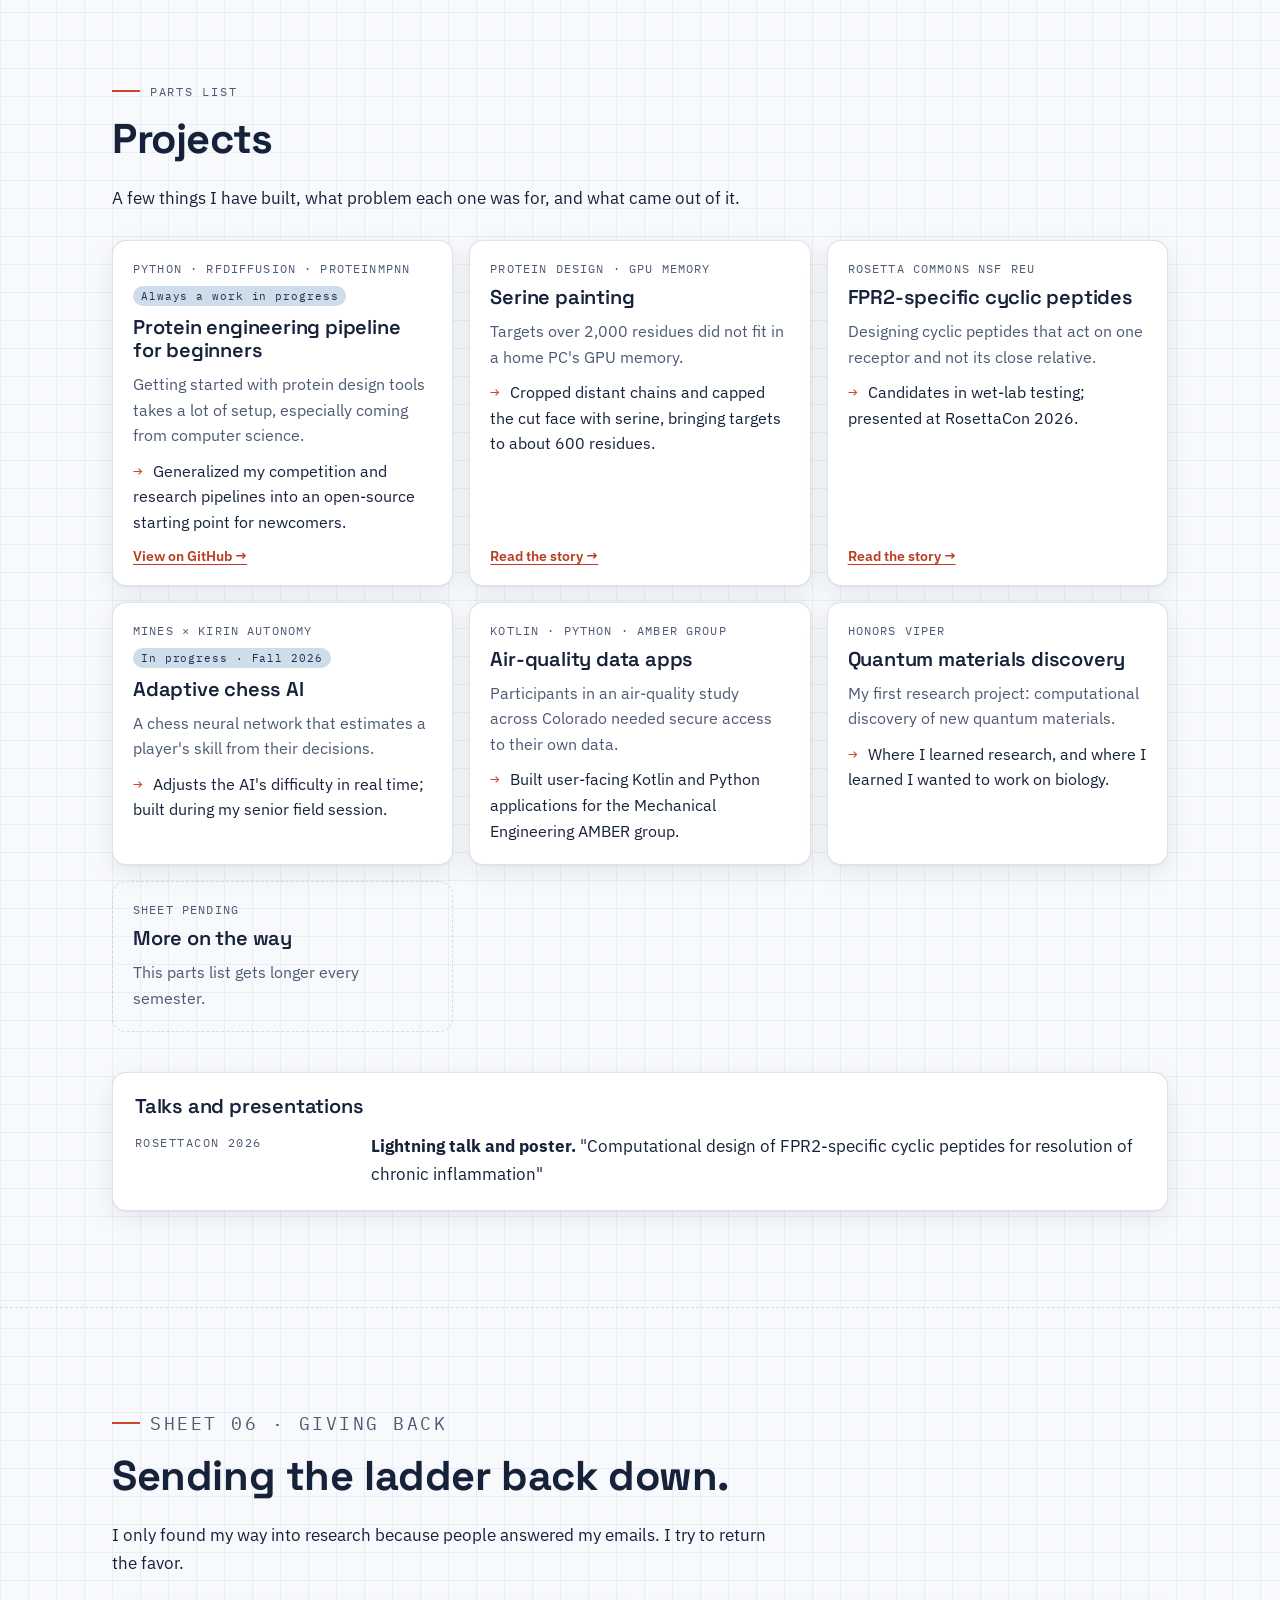
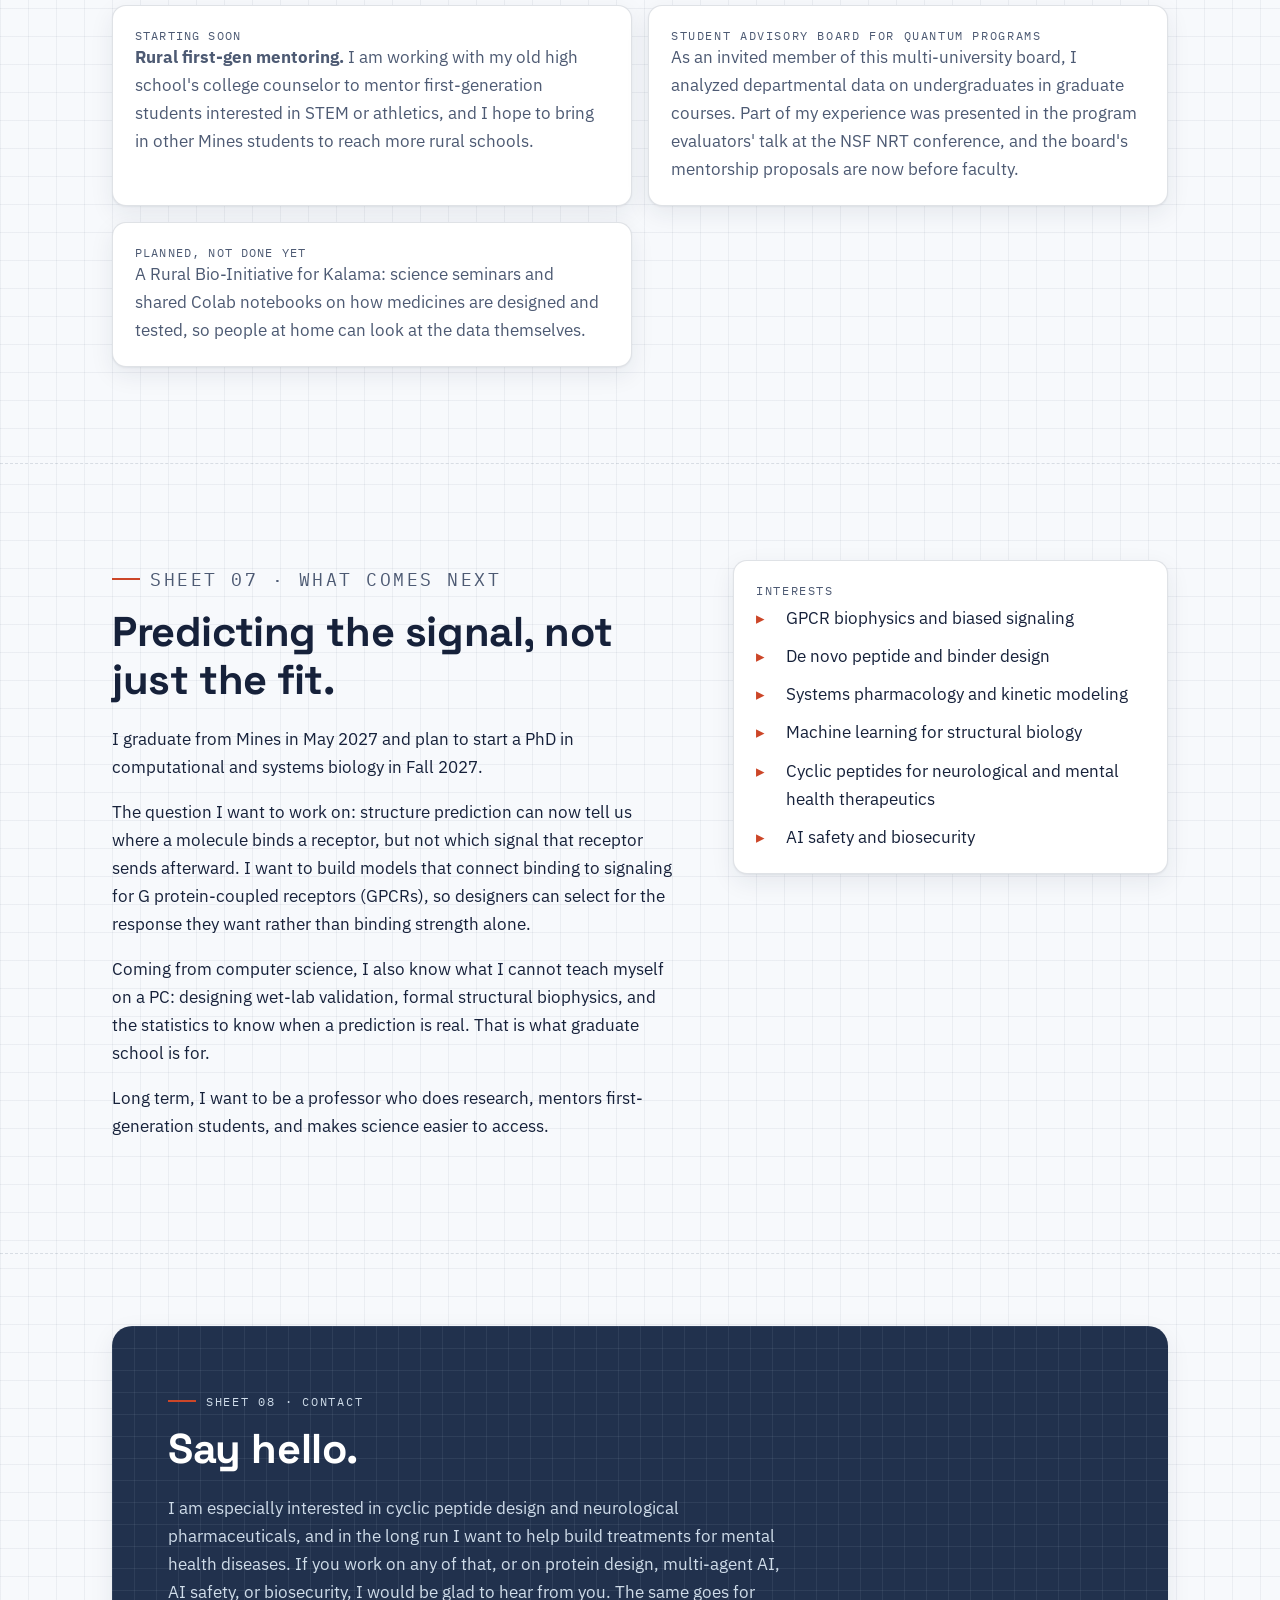
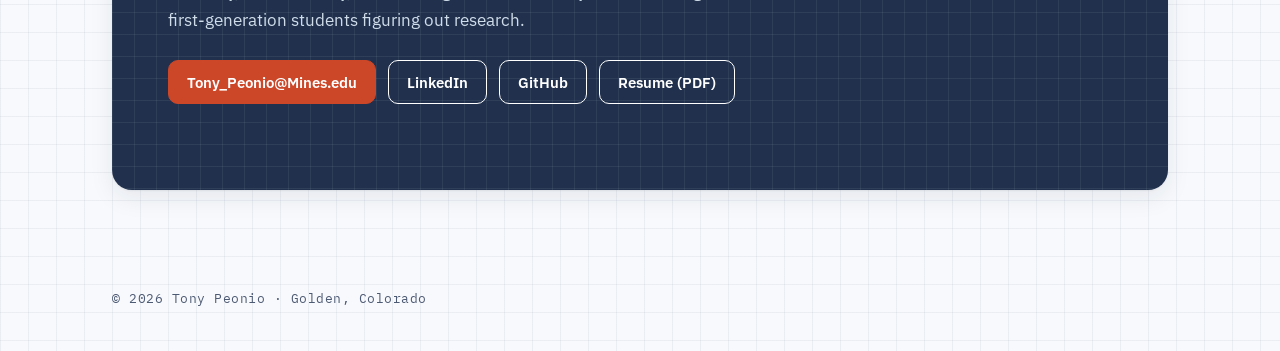
==== commit 379ee063: "New headline, smooth Oregon seam, white band breaks, GROMACS - Hero headline: "Building the frontier" ====
--- a/index.html
+++ b/index.html
@@ -19,7 +19,7 @@
   <link rel="preconnect" href="https://fonts.googleapis.com">
   <link rel="preconnect" href="https://fonts.gstatic.com" crossorigin>
   <link href="https://fonts.googleapis.com/css2?family=IBM+Plex+Mono:wght@400;500;600&family=IBM+Plex+Sans:ital,wght@0,400;0,500;0,600;1,400&family=Space+Grotesk:wght@500;600;700&display=swap" rel="stylesheet">
-  <link rel="stylesheet" href="assets/css/style.css?v=5">
+  <link rel="stylesheet" href="assets/css/style.css?v=6">
   <script>
     // Runs before paint: mark JS as available and apply a saved light/dark choice (no flash)
     document.documentElement.classList.add("js");
@@ -79,7 +79,7 @@
       <div class="wrap">
         <div>
           <p class="sheet-label">Sheet 00 · Cover</p>
-          <h1>I grew up around blueprints. <span class="hl">Now I design proteins.</span></h1>
+          <h1>Building the frontier of software. <span class="hl">Engineering the future of medicine.</span></h1>
           <p class="hero__lede">I am a computer science student at Colorado School of Mines, with a minor in Quantum Engineering. I work on computational protein design and on how AI agents behave when they work together. I graduate in May 2027 and plan to start a PhD in computational and systems biology that fall.</p>
           <div class="hero__actions">
             <a class="btn btn--primary" href="#blueprints">Read the story <span aria-hidden="true">↓</span></a>
@@ -711,7 +711,7 @@
           <h2 id="h-mines">Computer science, with some quantum on the side.</h2>
           <p>I came to Mines to study computer science because I wanted to connect the digital world to the physical one. I added a minor in Quantum Engineering, and by my second year I was taking graduate courses in quantum information alongside my undergraduate classes.</p>
           <p>I am finishing my degree in three years and have kept a 4.0 along the way.</p>
-          <p>When I am not at a keyboard, I am usually on the runway: I pole vault for the Mines track and field team. It is a good reminder that plans only matter if you commit to the jump. I also lead the Society of Quantum Engineers as president, serve on the Student-Athlete Advisory Committee, and help run a campus wellness club as treasurer.</p>
+          <p>When I am not at a keyboard, I am usually on the track: I pole vault for the Mines track and field team. It is a good reminder that plans only matter if you commit to the jump. I also lead the Society of Quantum Engineers as president, serve on the Student-Athlete Advisory Committee, and help run a campus wellness club as treasurer.</p>
         </div>
         <aside class="aside-card reveal" aria-label="Spec sheet">
           <p class="kicker">Spec sheet</p>
@@ -745,7 +745,7 @@
           <p class="kicker">Toolbox</p>
           <h3 id="h-tools">What I build with</h3>
           <ul class="facts">
-            <li><span><strong>Protein design:</strong> RFdiffusion, ProteinMPNN, AlphaFold2 (LocalColabFold), PyRosetta, RosettaScripts, PyMOL</span></li>
+            <li><span><strong>Protein design:</strong> RFdiffusion, ProteinMPNN, AlphaFold2 (LocalColabFold), PyRosetta, RosettaScripts, GROMACS, PyMOL</span></li>
             <li><span><strong>Code:</strong> Python, C, C++, Java, Kotlin, Bash, Assembly</span></li>
             <li><span><strong>ML and compute:</strong> PyTorch, neural networks, HPC clusters, Git</span></li>
             <li><span><strong>Materials:</strong> LAMMPS, ASE, VESTA</span></li>
@@ -773,8 +773,8 @@
             <span class="stat">Still collaborating</span>
           </div>
         </div>
-        <div class="reu__seam" aria-hidden="true"></div>
         <div class="reu__half reu__half--rc">
+          <svg class="reu__seam" viewBox="0 0 100 100" preserveAspectRatio="none" aria-hidden="true" focusable="false"><line x1="100" y1="0" x2="0" y2="100"/></svg>
           <p class="kicker">Rosetta Commons · RosettaCon 2026</p>
           <h3>Presenting the work</h3>
           <p>At the end of the summer I gave a lightning talk and presented a poster at RosettaCon 2026.</p>
@@ -997,7 +997,6 @@
   <footer class="site-footer">
     <div class="wrap">
       <span>© <span id="year">2026</span> Tony Peonio · Golden, Colorado</span>
-      <span>Drafted in Mines blue · Built without a framework</span>
     </div>
   </footer>
 
--- a/assets/css/style.css
+++ b/assets/css/style.css
@@ -366,6 +366,15 @@
 @media (min-width: 900px) { .reu__intro { padding: 96px 0 36px; } }
 .reu__split { position: relative; display: grid; color: #fff; isolation: isolate; }
 @media (min-width: 900px) { .reu__split { grid-template-columns: 1fr 1fr; } }
+/* white pinstripes just inside the top and bottom edges of the color band */
+.reu__split::before, .reu__split::after {
+  content: ""; position: absolute; left: 0; right: 0; height: 3px; background: #fff; z-index: 3; pointer-events: none;
+}
+.reu__split::before { top: 10px; }
+.reu__split::after { bottom: 10px; }
+/* the seam sits in the Rosetta half and traces the Oregon half's slanted edge, top right to bottom left */
+.reu__seam { position: absolute; top: 0; left: 0; z-index: 2; pointer-events: none; overflow: visible; }
+.reu__seam line { stroke: #fff; stroke-width: 3; vector-effect: non-scaling-stroke; }
 .reu__half { position: relative; padding: 48px var(--gutter) 56px; }
 @media (min-width: 900px) { .reu__half { padding: 72px 56px 80px; } }
 .reu__half--uo {
@@ -382,14 +391,12 @@
   /* diagonal seam: the Oregon half overlaps the Rosetta half with a slanted edge */
   .reu__half--uo { clip-path: polygon(0 0, 100% 0, calc(100% - 64px) 100%, 0 100%); margin-right: -64px; z-index: 1; padding-right: 110px; }
   .reu__half--rc { padding-left: 110px; }
-  .reu__seam {
-    position: absolute; top: 0; bottom: 0; left: calc(50% - 32px); width: 64px; z-index: 2; pointer-events: none;
-    background: linear-gradient(to bottom right, transparent calc(50% - 2px), var(--uo-yellow) calc(50% - 2px), var(--rc-teal-light) calc(50% + 2px), transparent calc(50% + 2px));
-  }
+  .reu__seam { width: 64px; height: 100%; }
 }
 @media (max-width: 899px) {
   .reu__half--uo { clip-path: polygon(0 0, 100% 0, 100% calc(100% - 28px), 0 100%); padding-bottom: 76px; margin-bottom: -28px; z-index: 1; }
   .reu__half--rc { padding-top: 64px; }
+  .reu__seam { width: 100%; height: 28px; }
 }
 .reu__half .kicker { font: 0.75rem var(--font-mono); letter-spacing: 0.14em; text-transform: uppercase; margin-bottom: 10px; }
 .reu__half--uo .kicker { color: var(--uo-yellow); }
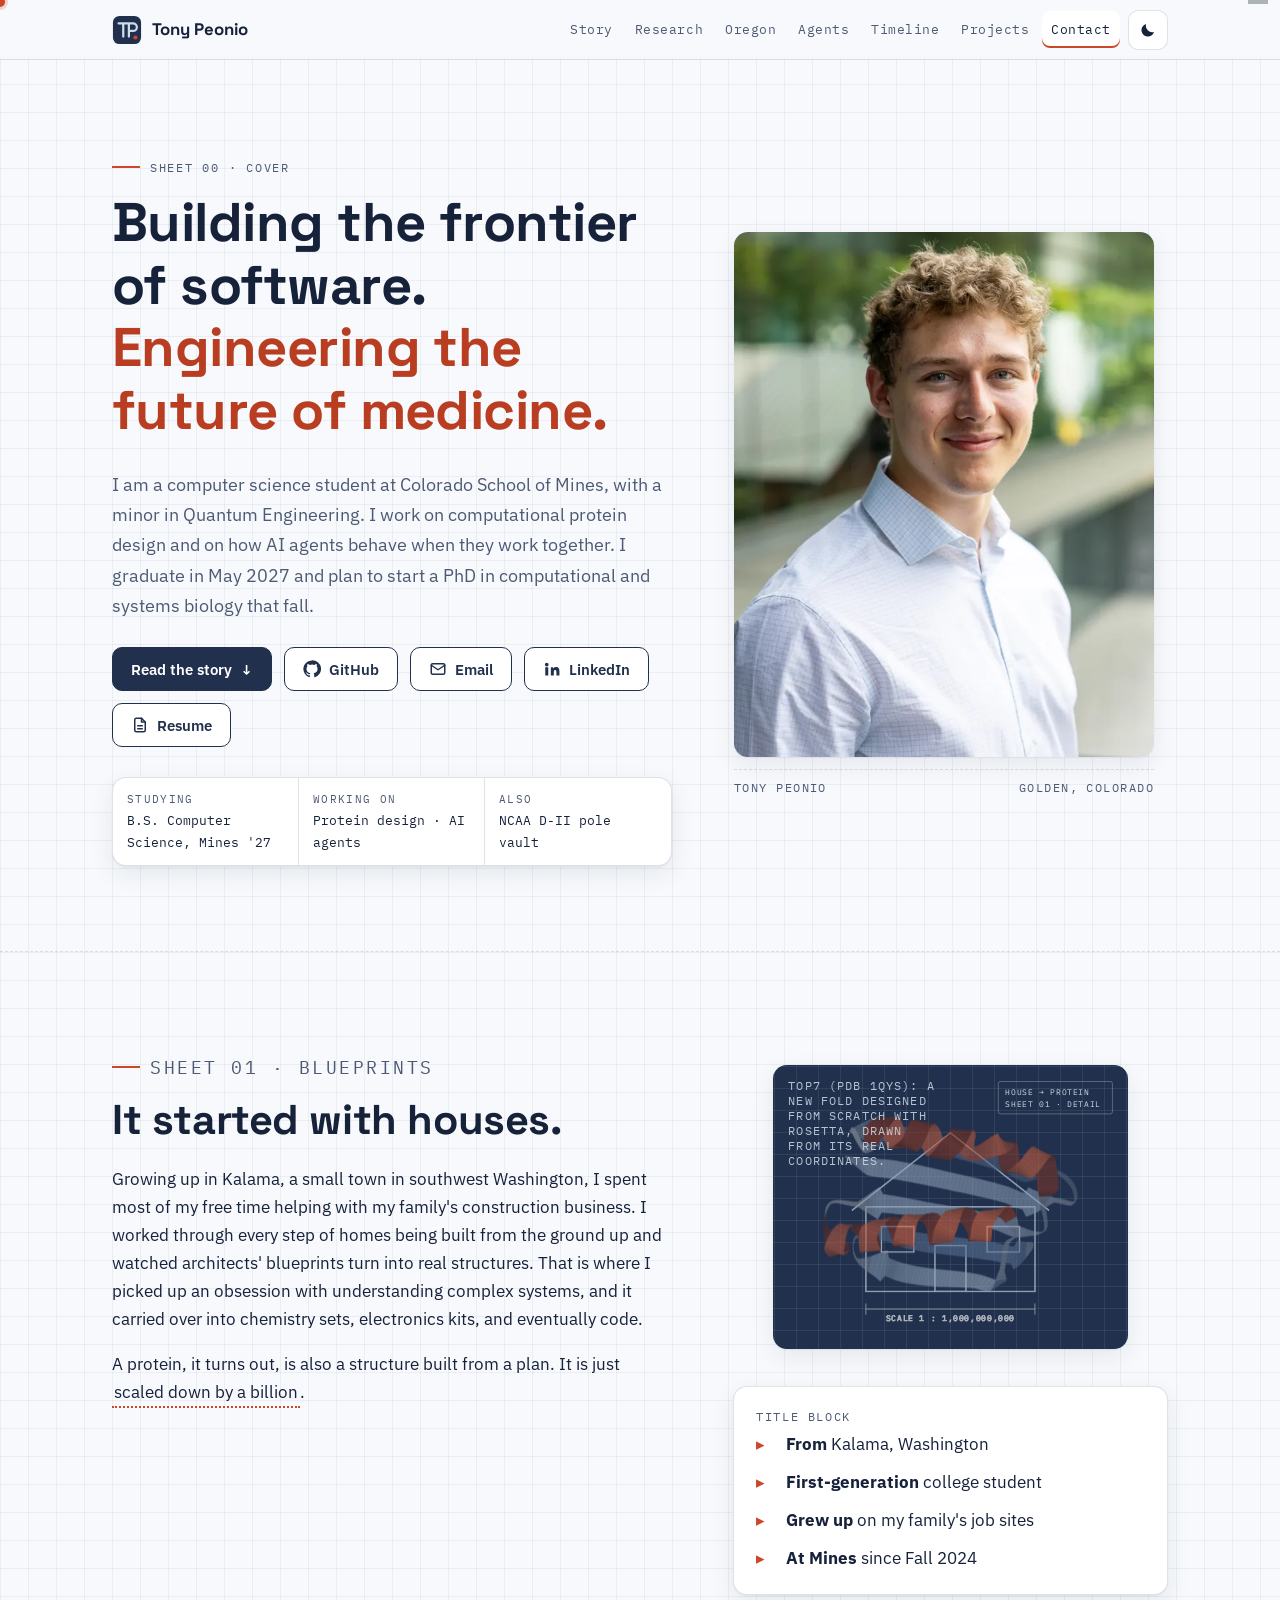
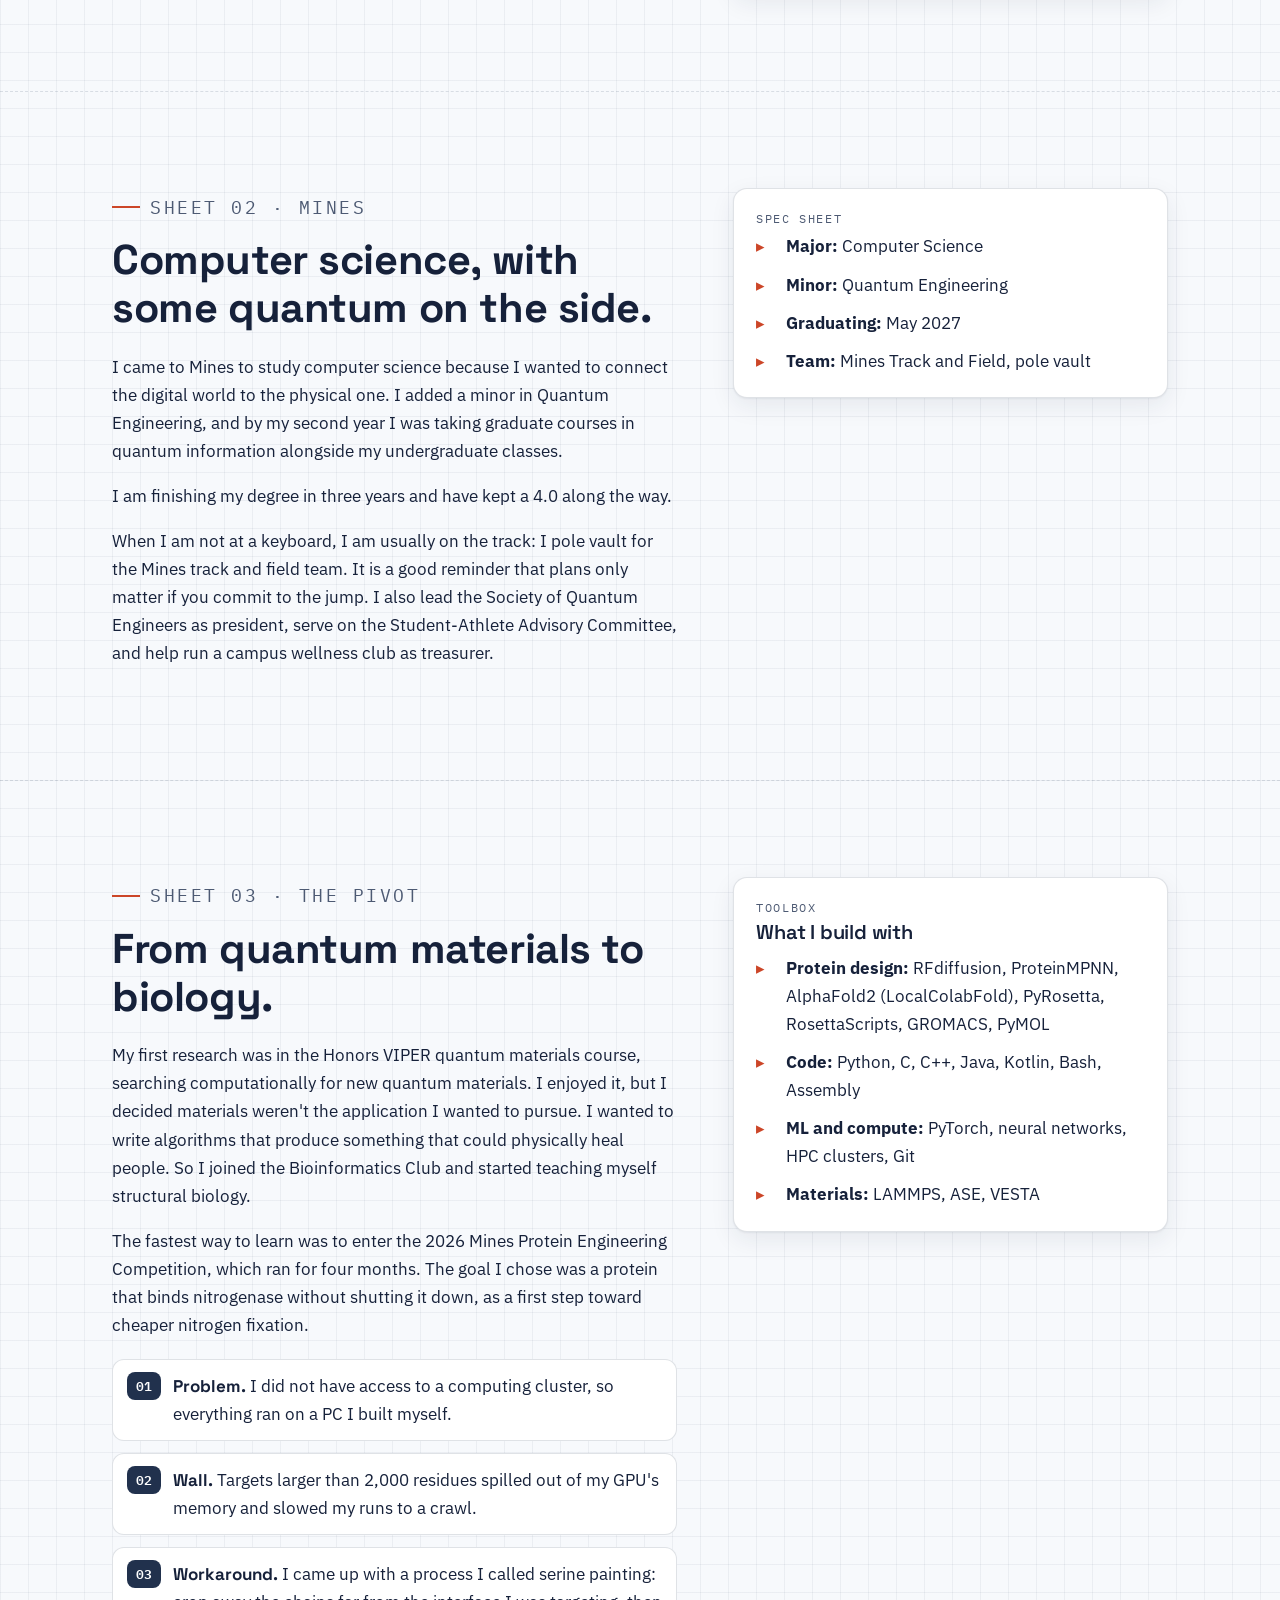
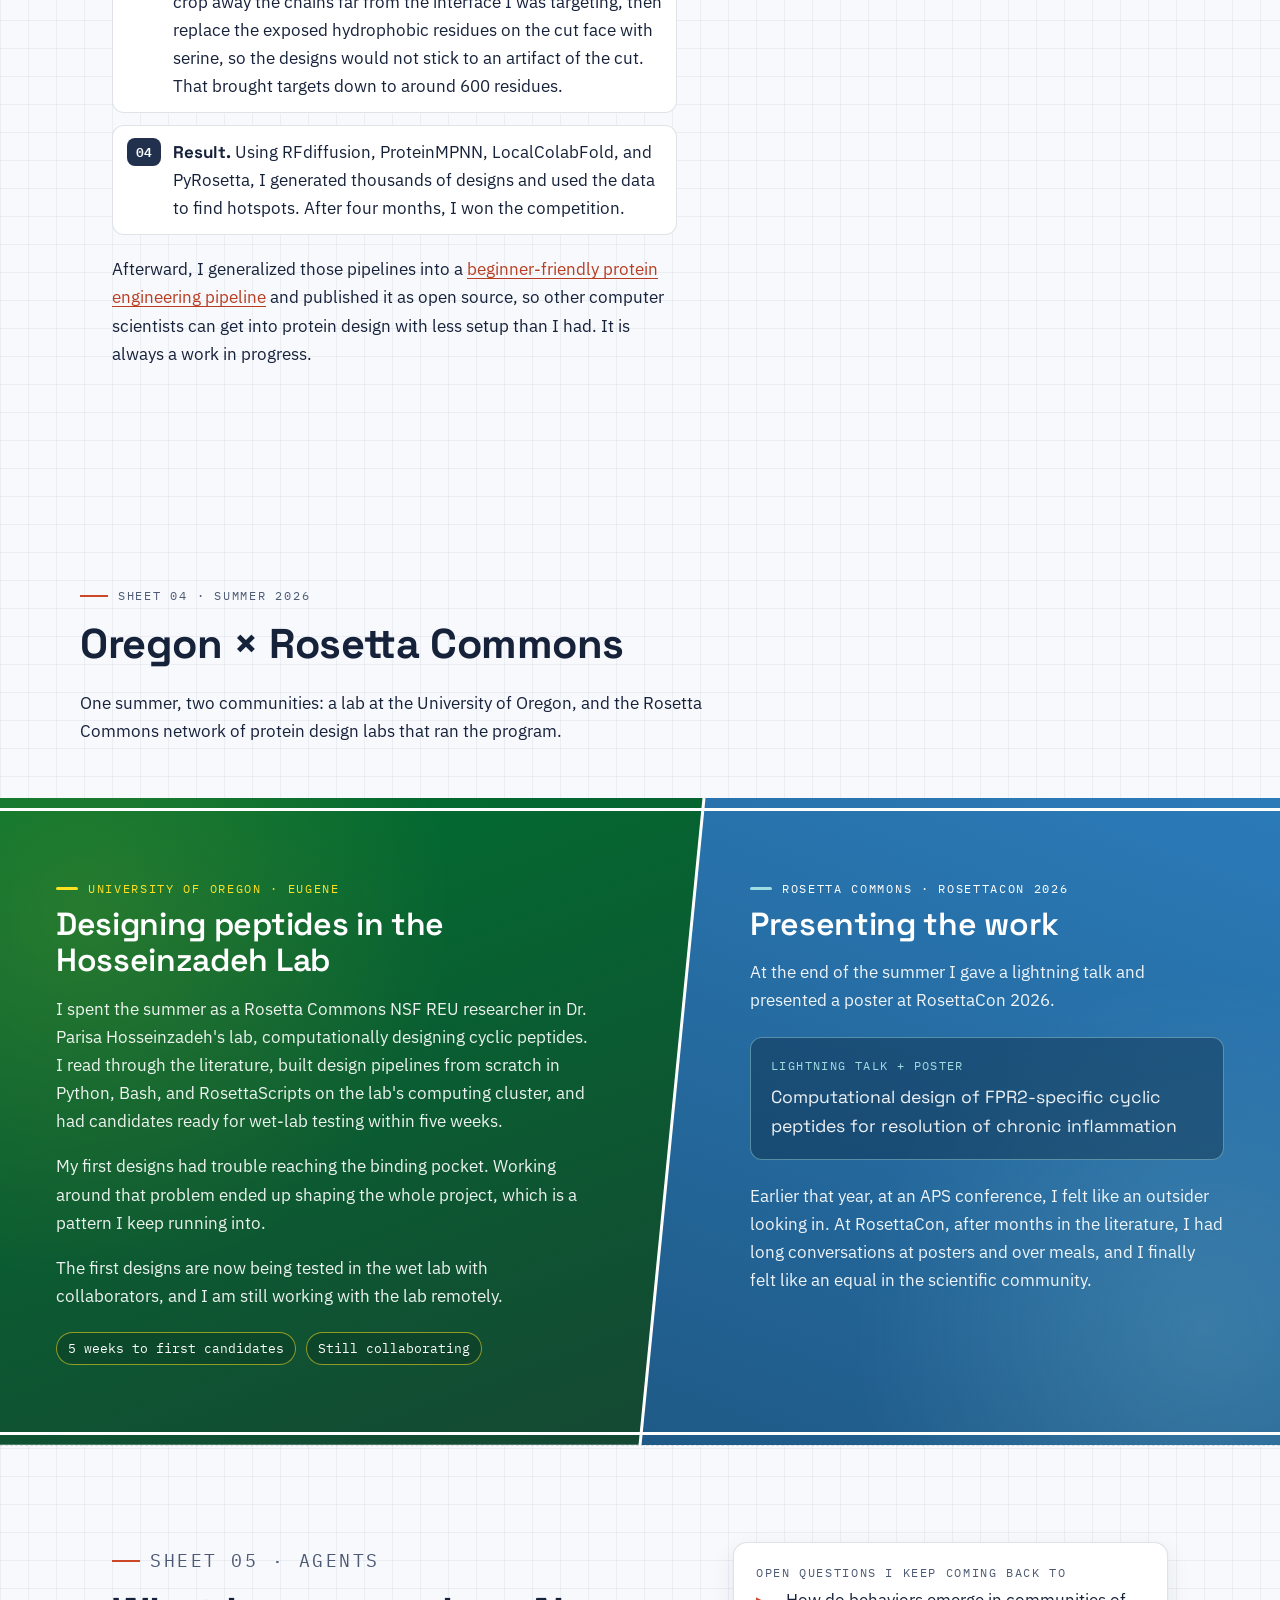
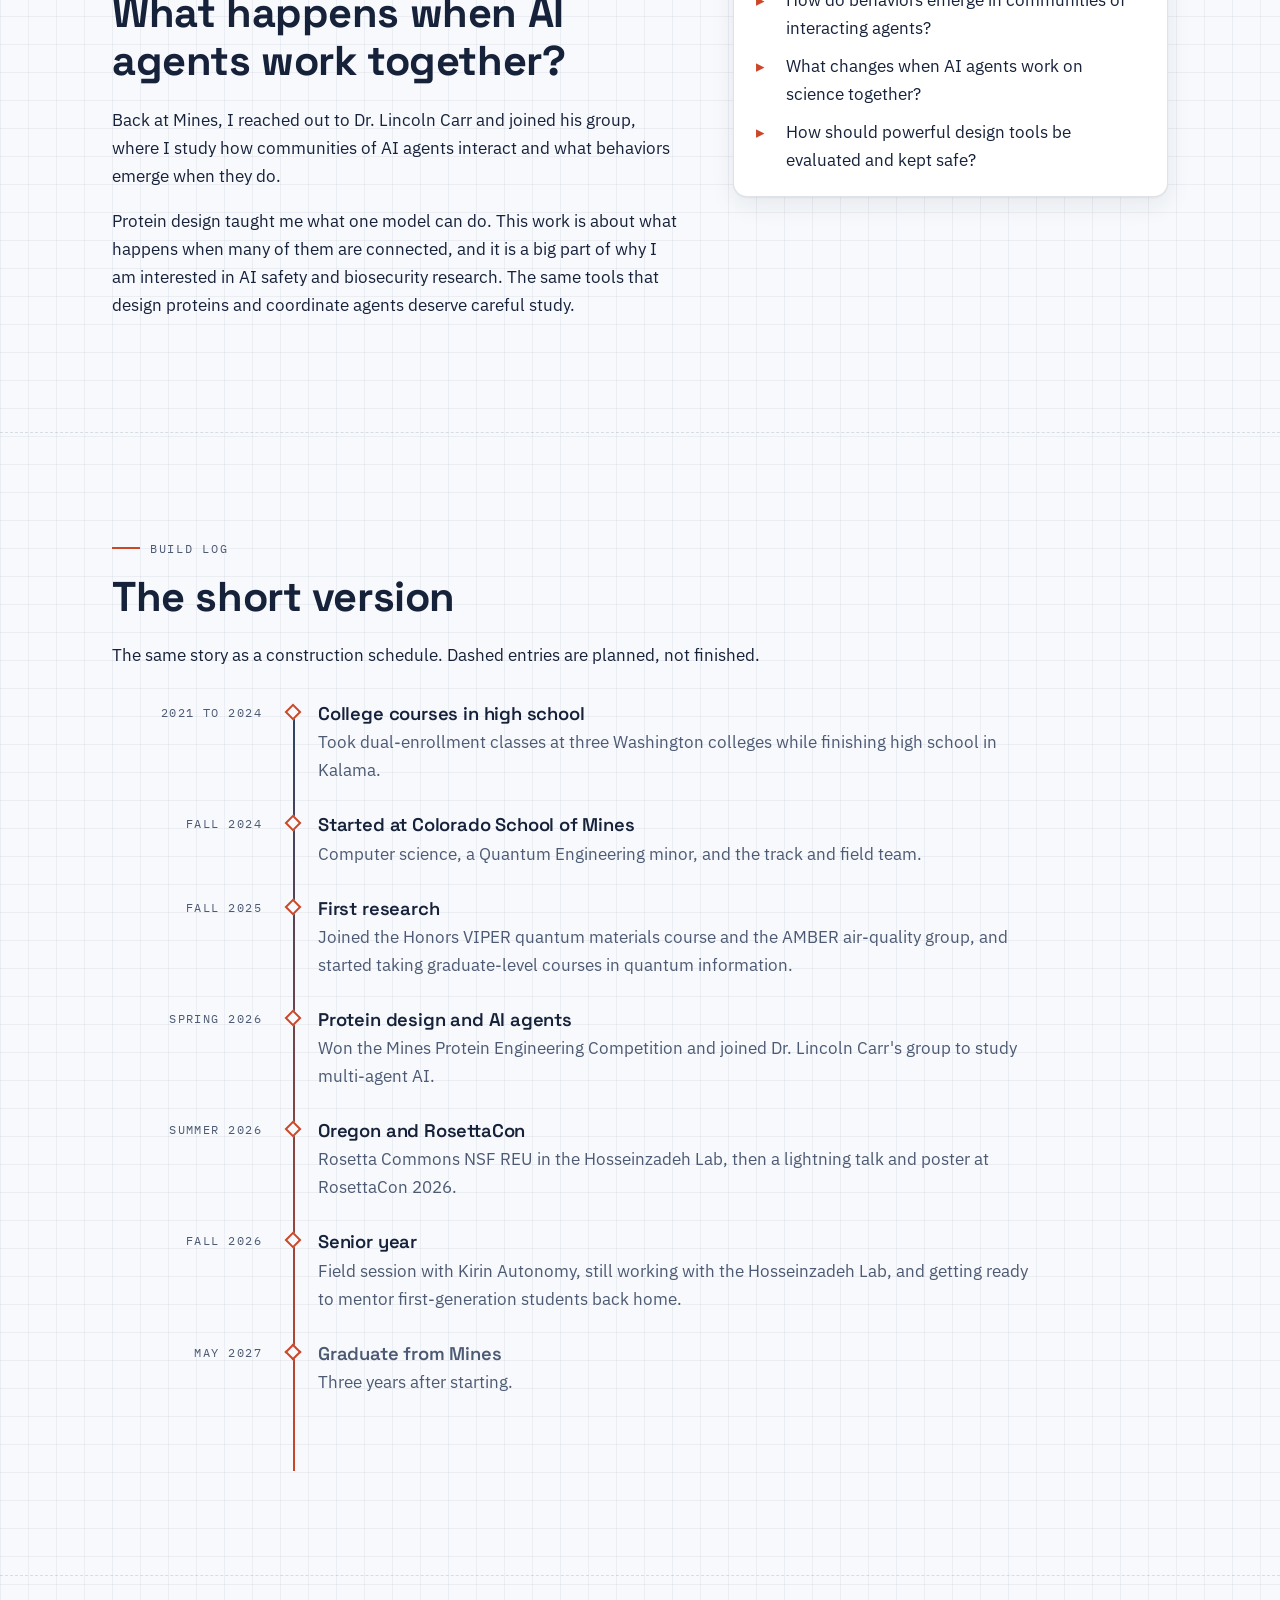
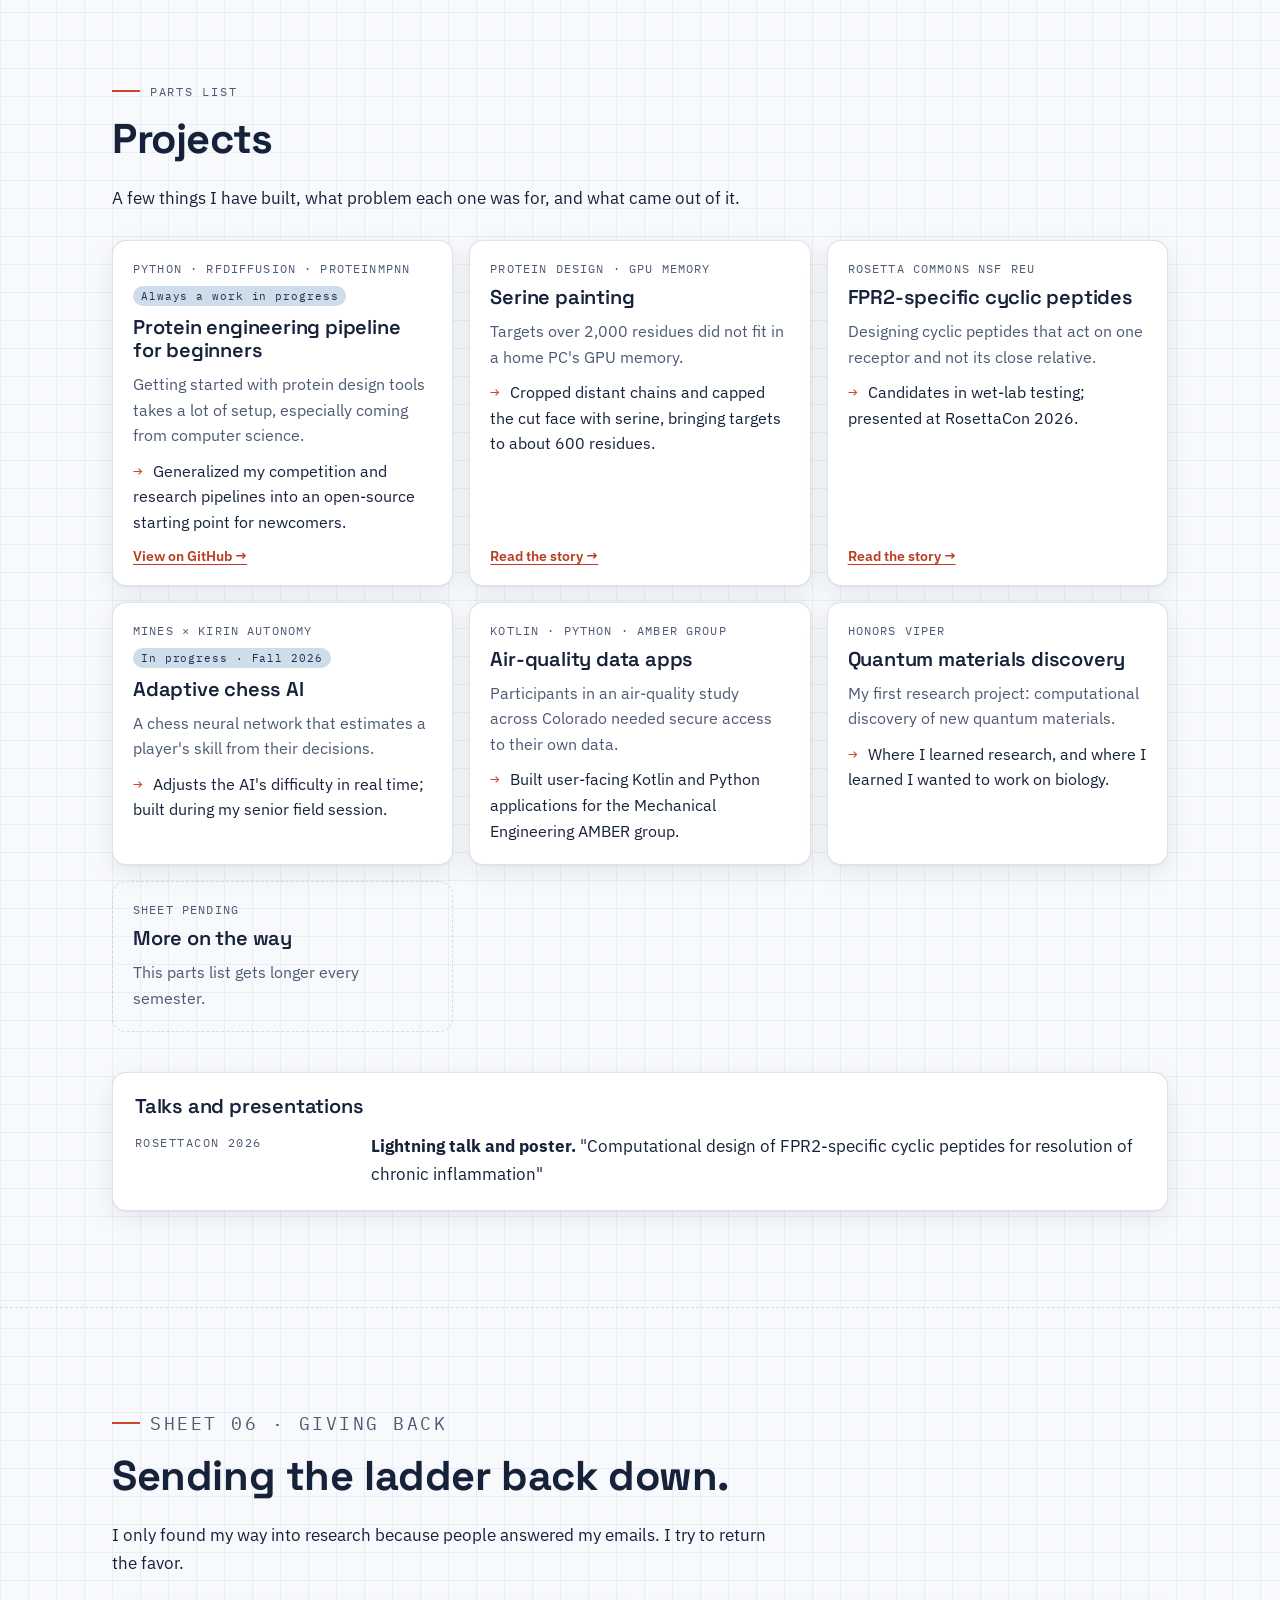
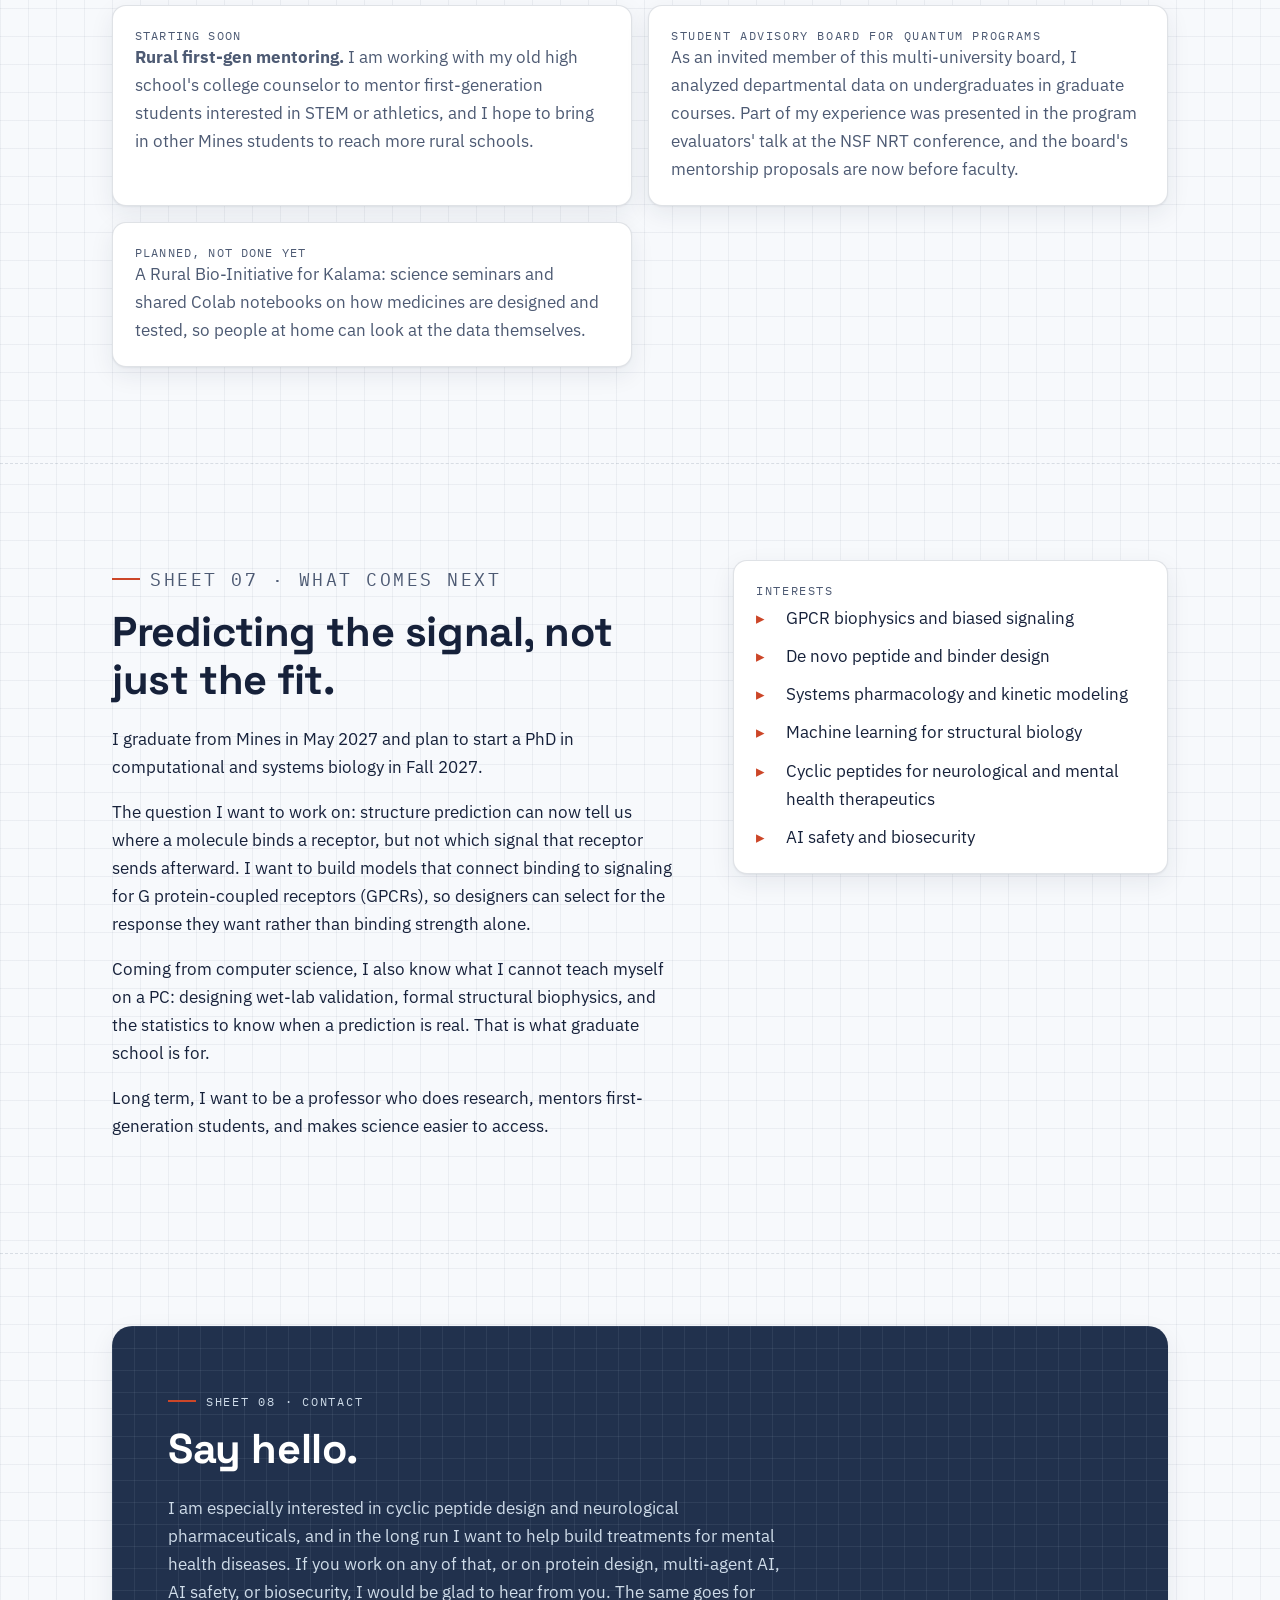
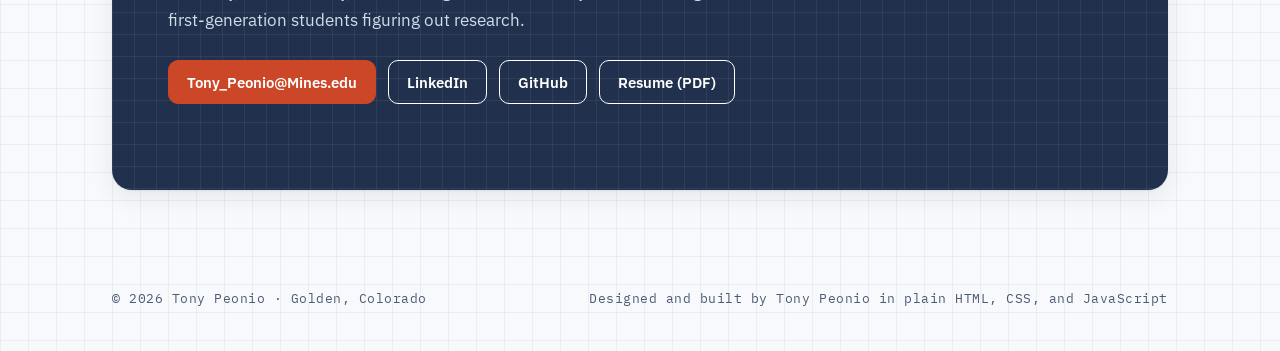
==== commit e0e0ed0d: "Add a "designed and built by" note to the footer Co-Authored-By: Claude Opus 5.5 <noreply@anthropic." ====
--- a/index.html
+++ b/index.html
@@ -8,12 +8,12 @@
   <meta name="author" content="Tony Peonio">
   <meta name="theme-color" content="#21314d">
   <meta name="color-scheme" content="light dark">
-  <link rel="canonical" href="https://tonypeonio.github.io/ProfessionalWebsite/">
+  <link rel="canonical" href="https://tonypeonio.us/">
   <meta property="og:type" content="website">
   <meta property="og:title" content="Tony Peonio · Blueprints to Proteins">
   <meta property="og:description" content="Computer science at Colorado School of Mines, computational protein design, multi-agent AI, and NCAA pole vault.">
-  <meta property="og:image" content="https://tonypeonio.github.io/ProfessionalWebsite/assets/img/og-image.png">
-  <meta property="og:url" content="https://tonypeonio.github.io/ProfessionalWebsite/">
+  <meta property="og:image" content="https://tonypeonio.us/assets/img/og-image.png">
+  <meta property="og:url" content="https://tonypeonio.us/">
   <meta name="twitter:card" content="summary_large_image">
   <link rel="icon" href="assets/img/favicon.svg" type="image/svg+xml">
   <link rel="preconnect" href="https://fonts.googleapis.com">
@@ -30,8 +30,8 @@
     "@context": "https://schema.org",
     "@type": "Person",
     "name": "Tony Peonio",
-    "url": "https://tonypeonio.github.io/ProfessionalWebsite/",
-    "image": "https://tonypeonio.github.io/ProfessionalWebsite/assets/img/headshot.jpg",
+    "url": "https://tonypeonio.us/",
+    "image": "https://tonypeonio.us/assets/img/headshot.jpg",
     "email": "mailto:Tony_Peonio@Mines.edu",
     "affiliation": { "@type": "CollegeOrUniversity", "name": "Colorado School of Mines", "url": "https://www.mines.edu/" },
     "knowsAbout": ["Computational protein design", "Cyclic peptide design", "Multi-agent AI", "GPCR signaling", "Quantum information", "Machine learning for structural biology"],
@@ -997,6 +997,7 @@
   <footer class="site-footer">
     <div class="wrap">
       <span>© <span id="year">2026</span> Tony Peonio · Golden, Colorado</span>
+      <span>Designed and built by Tony Peonio in plain HTML, CSS, and JavaScript</span>
     </div>
   </footer>
 
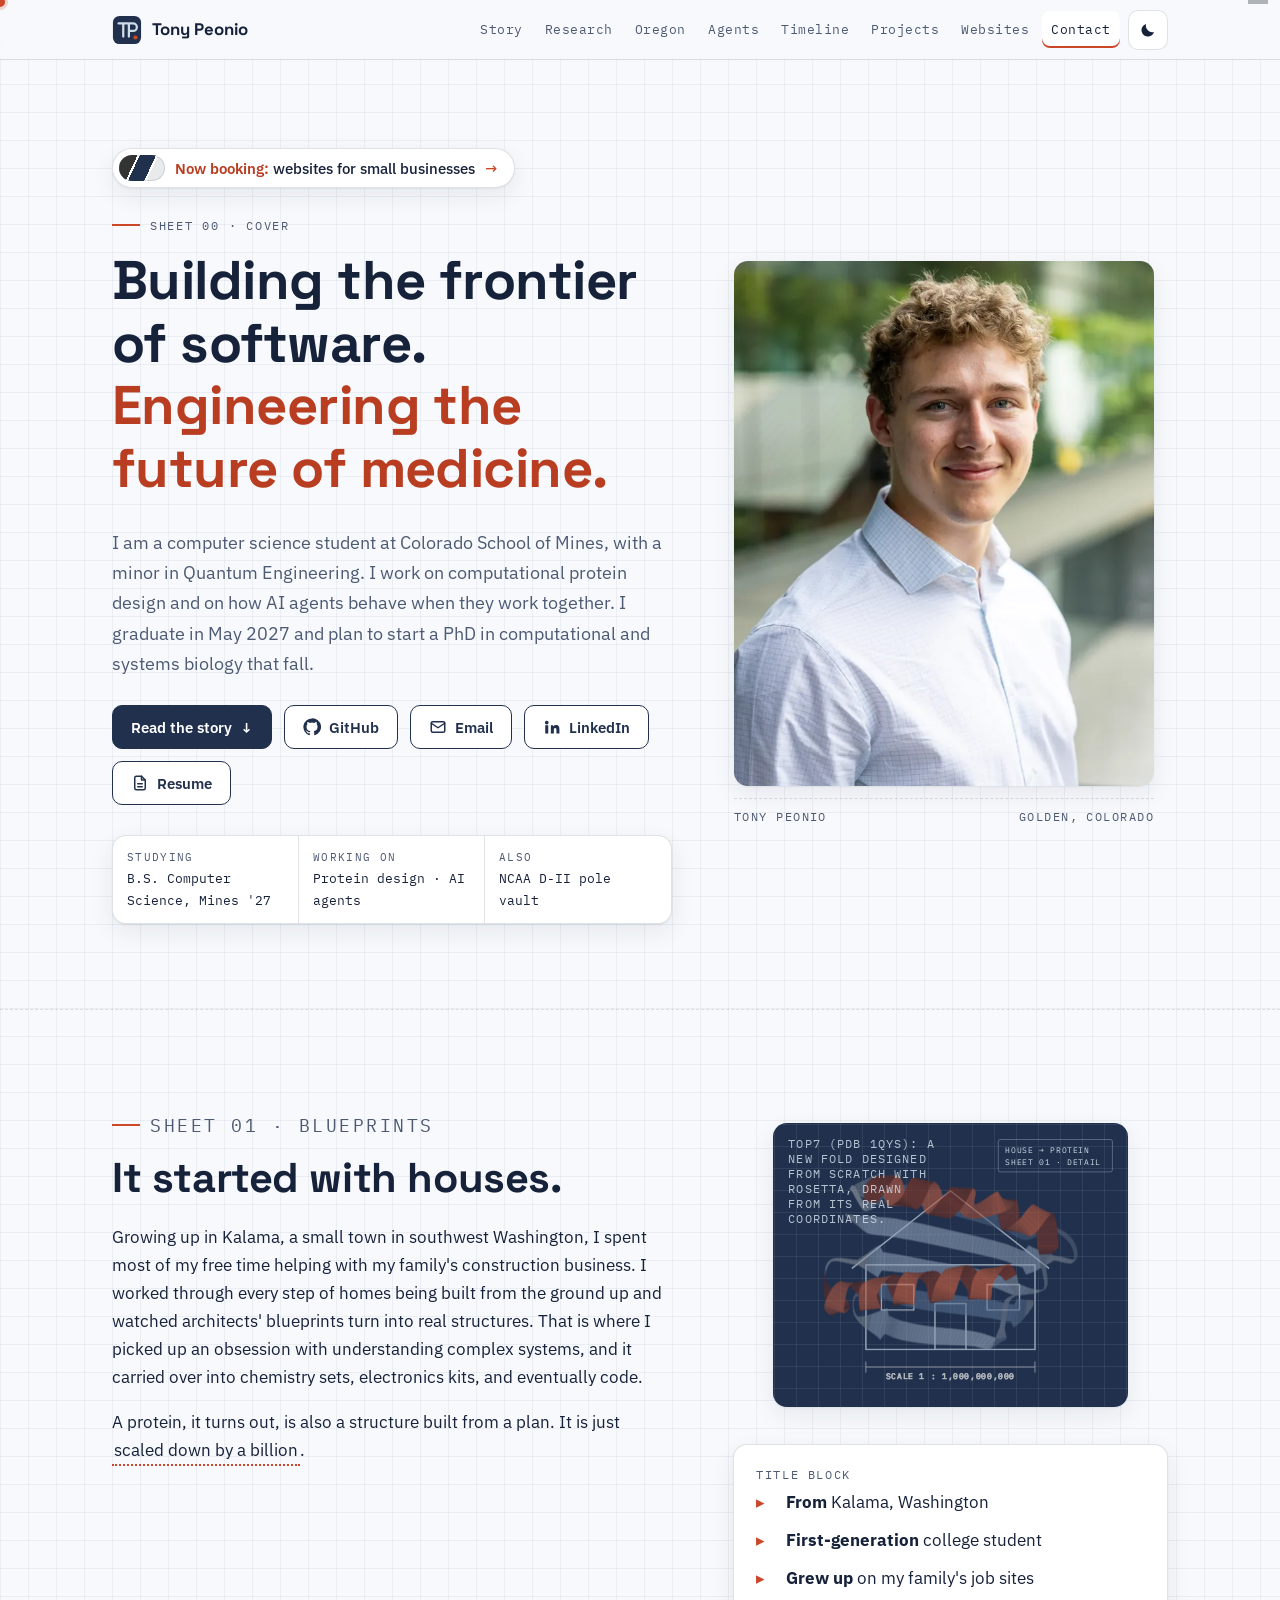
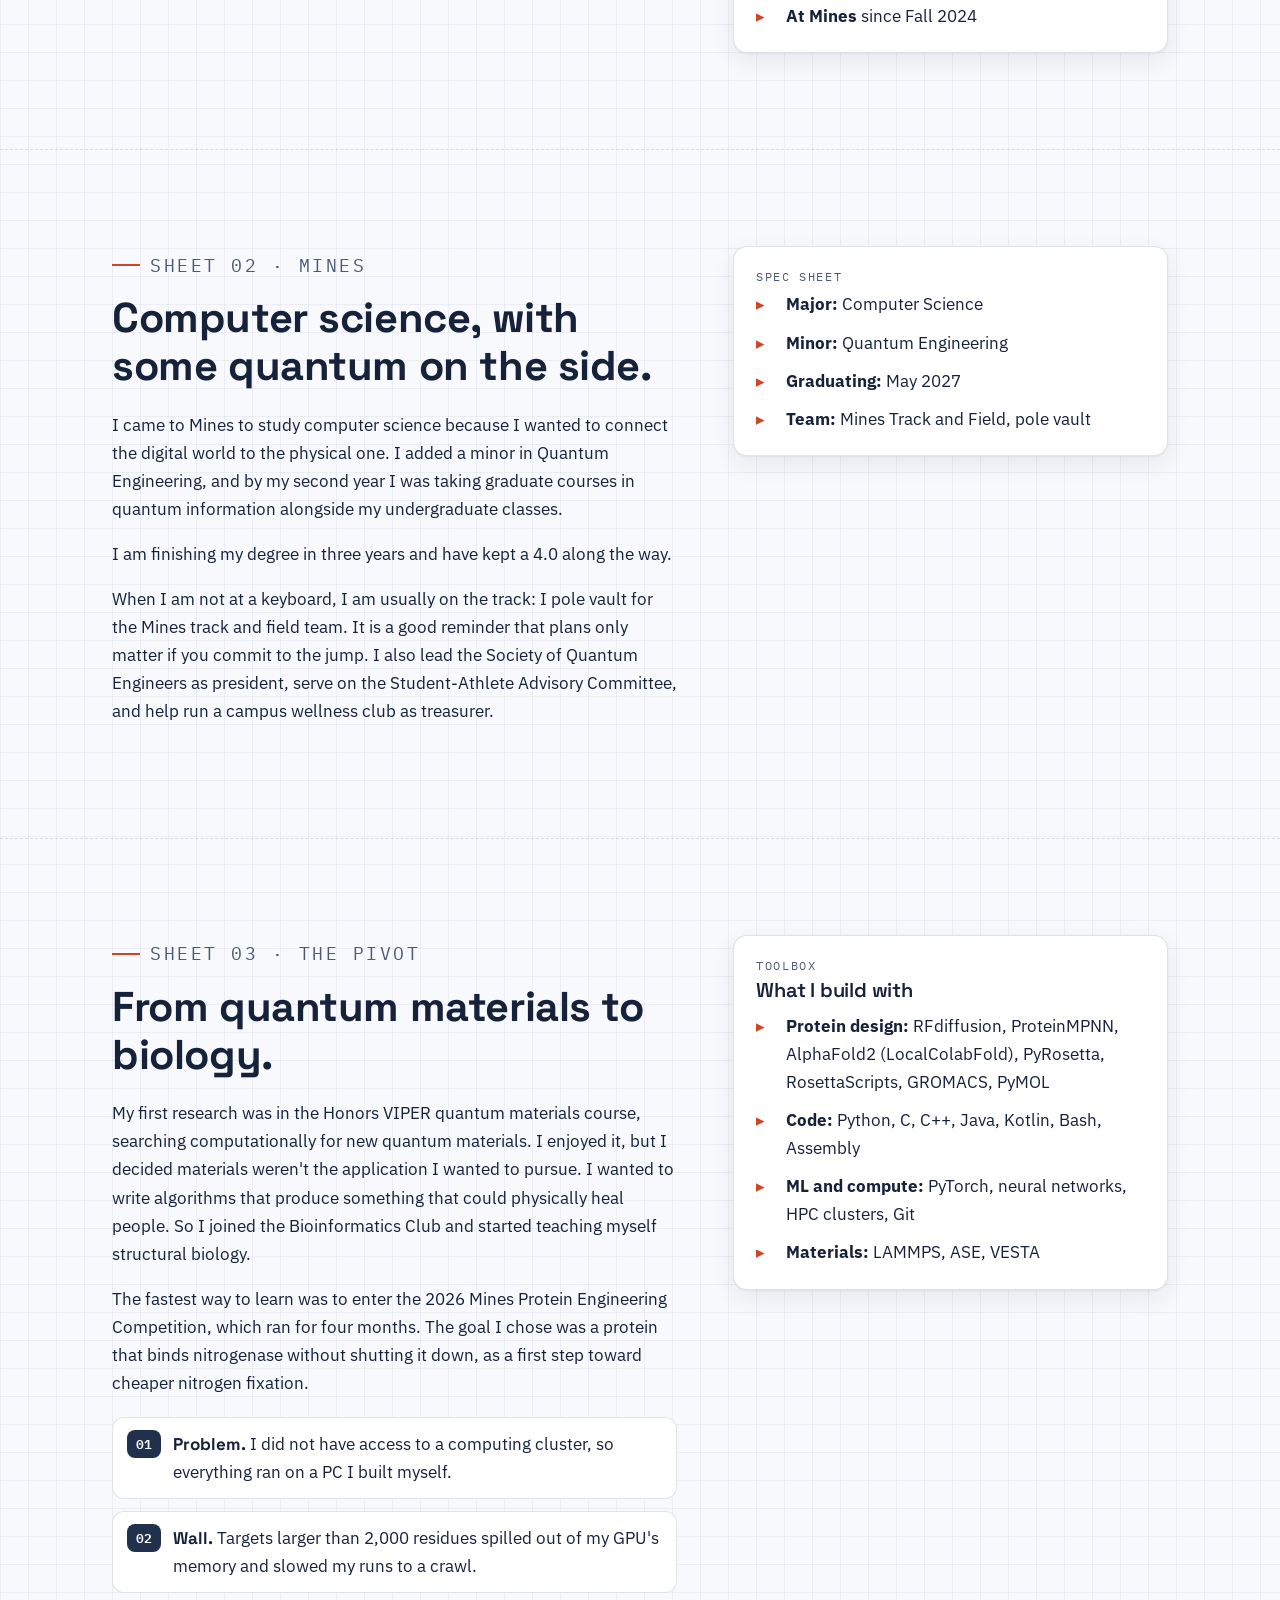
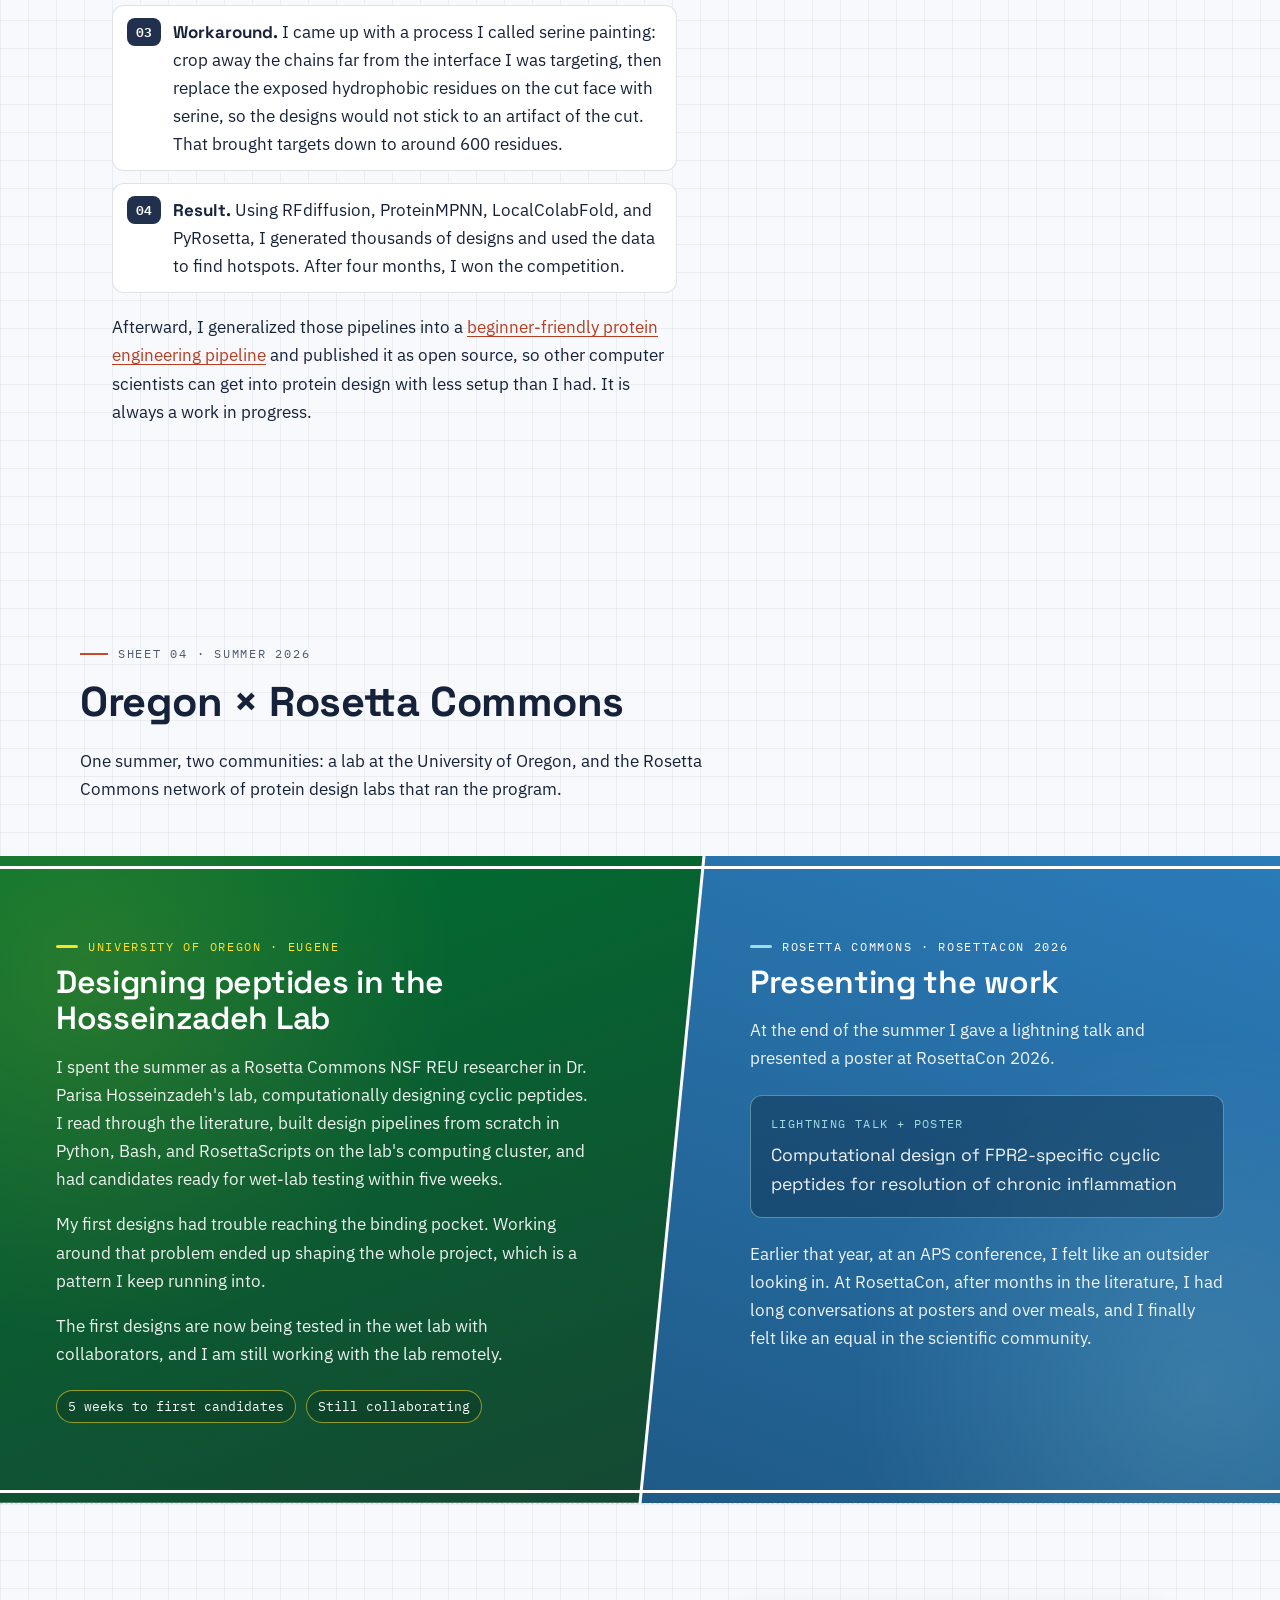
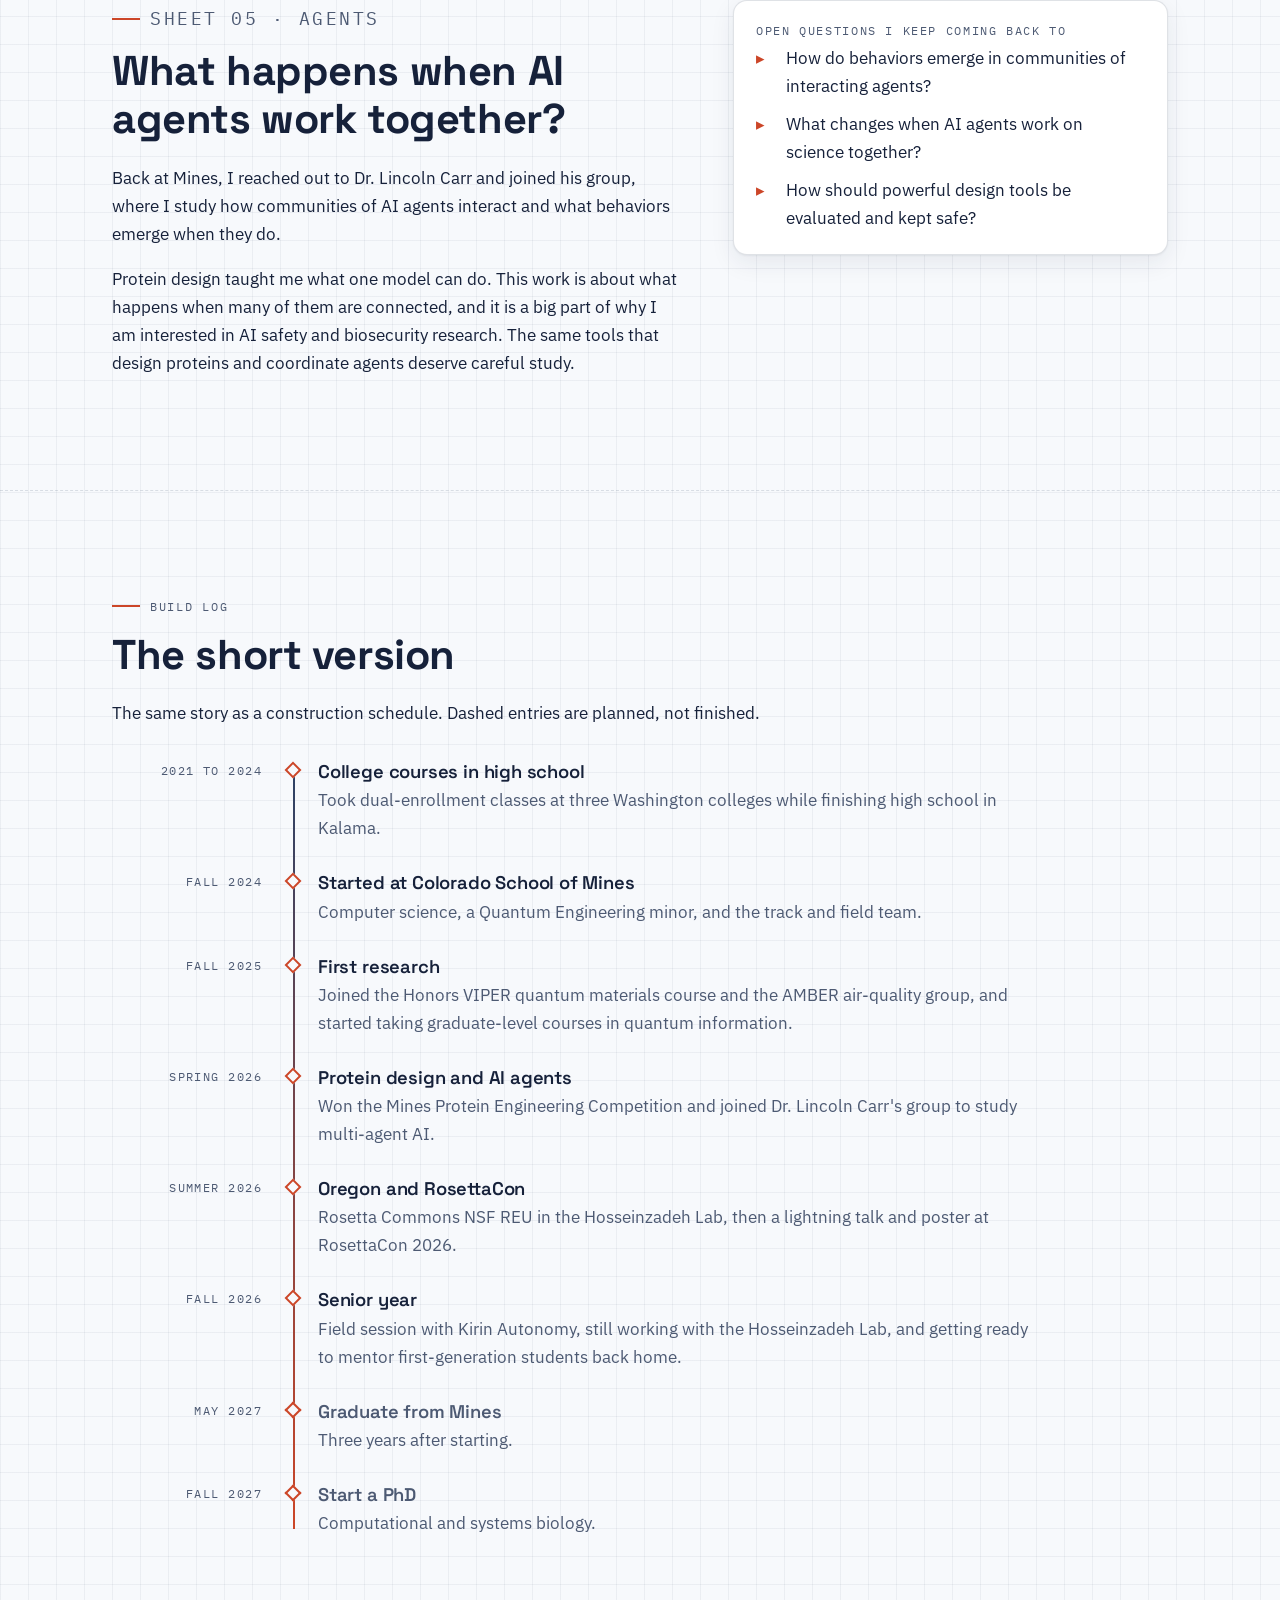
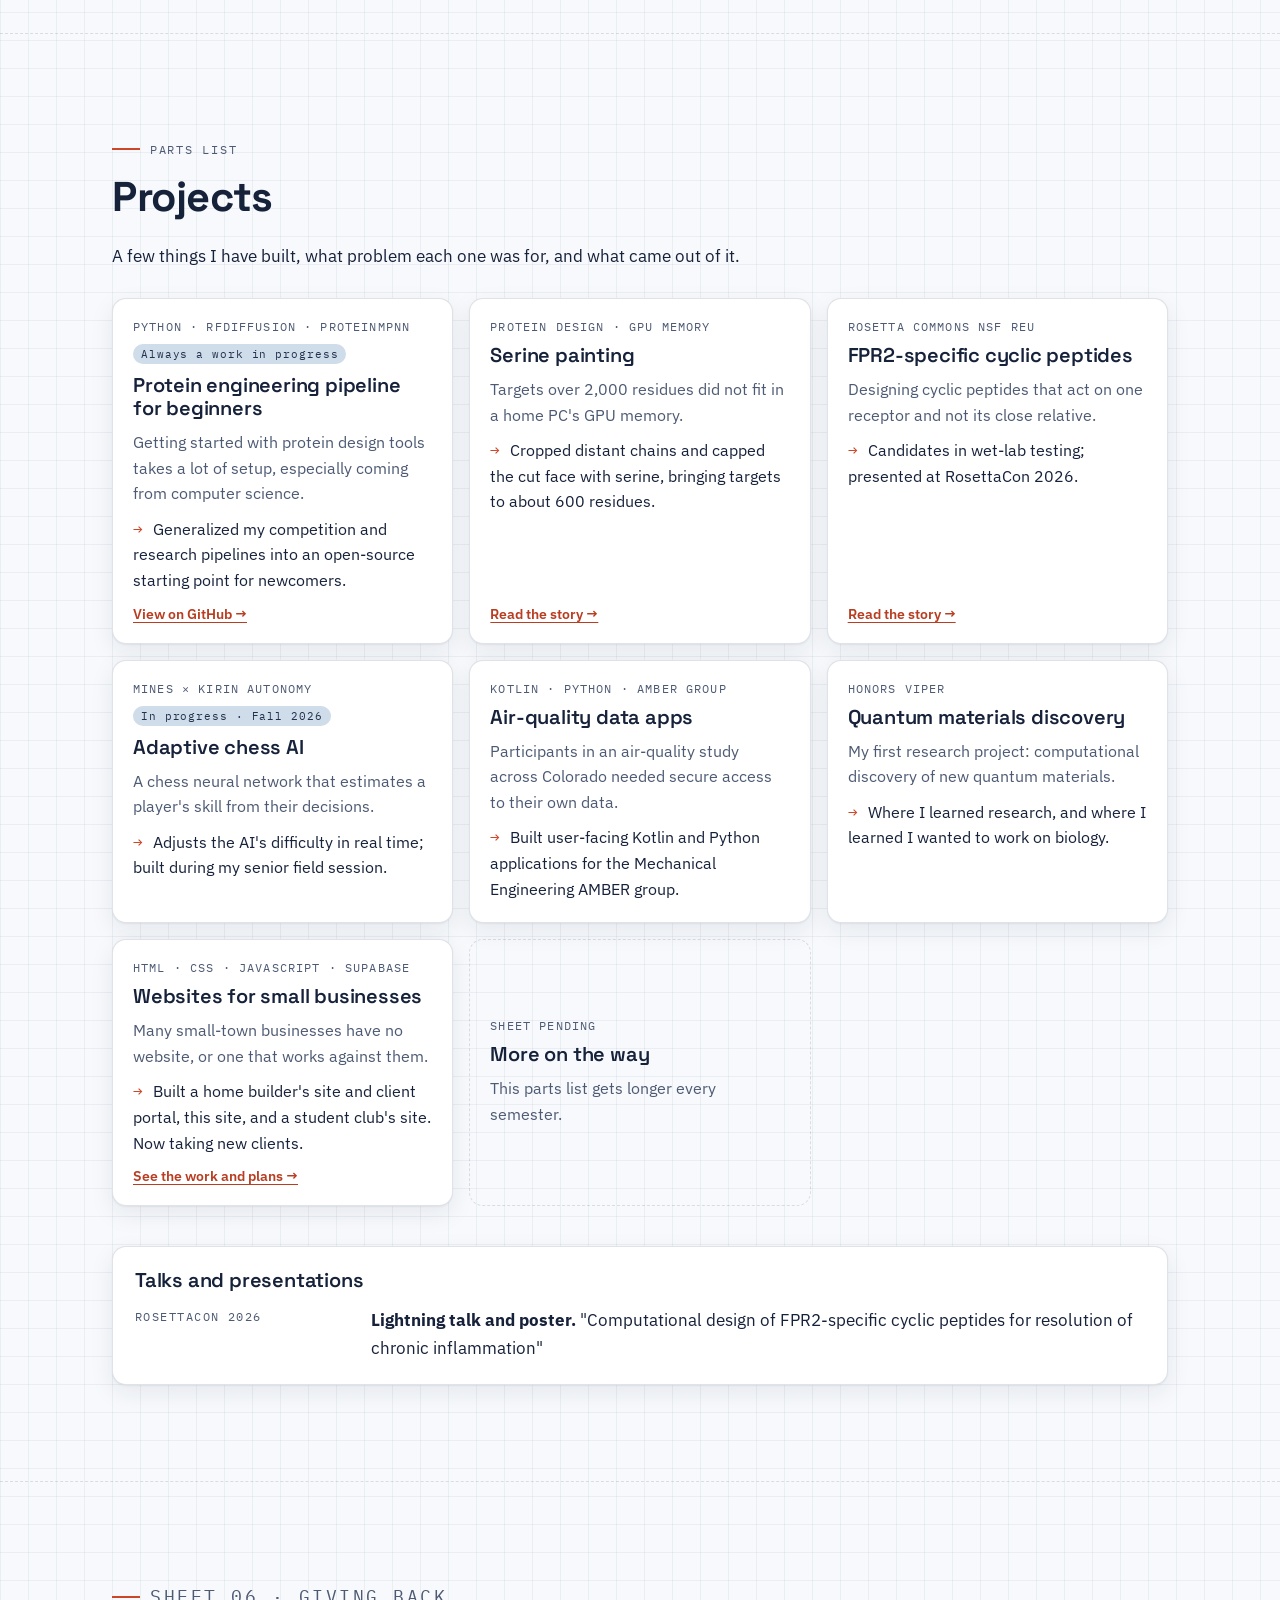
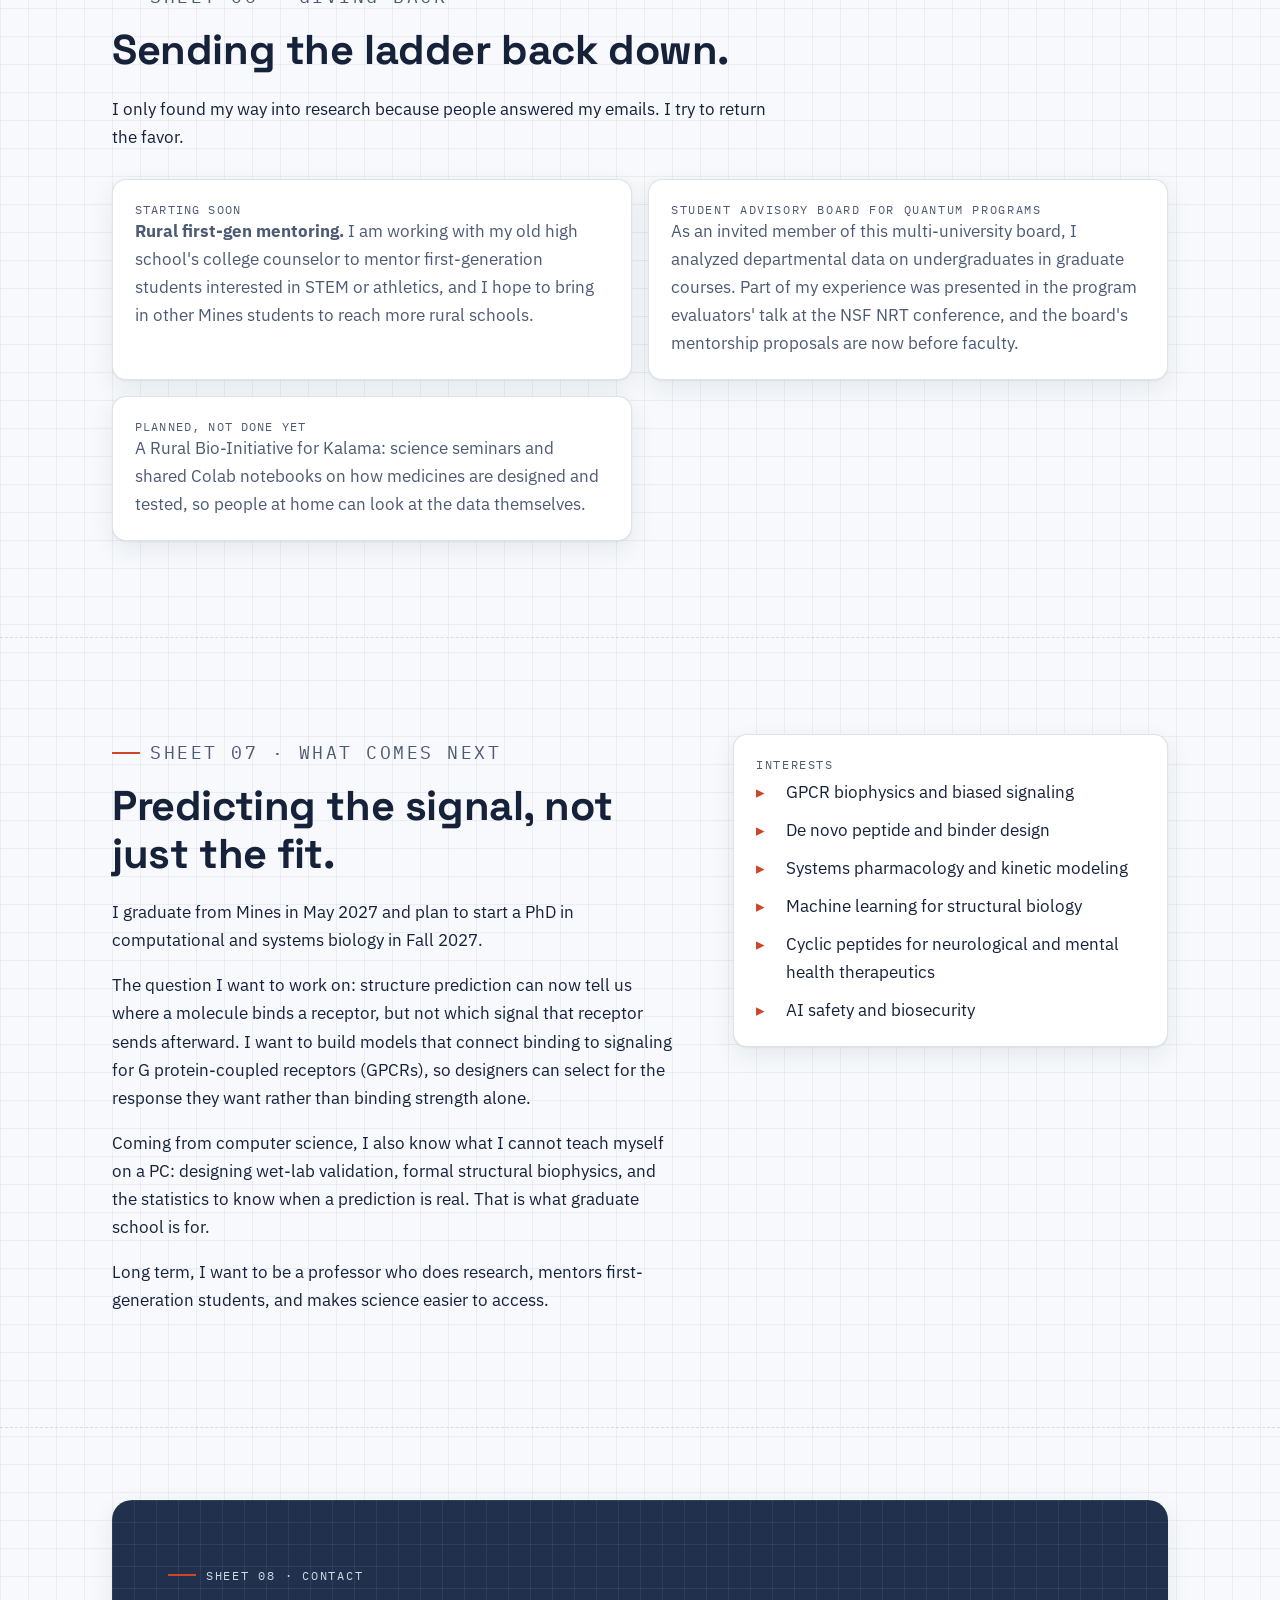
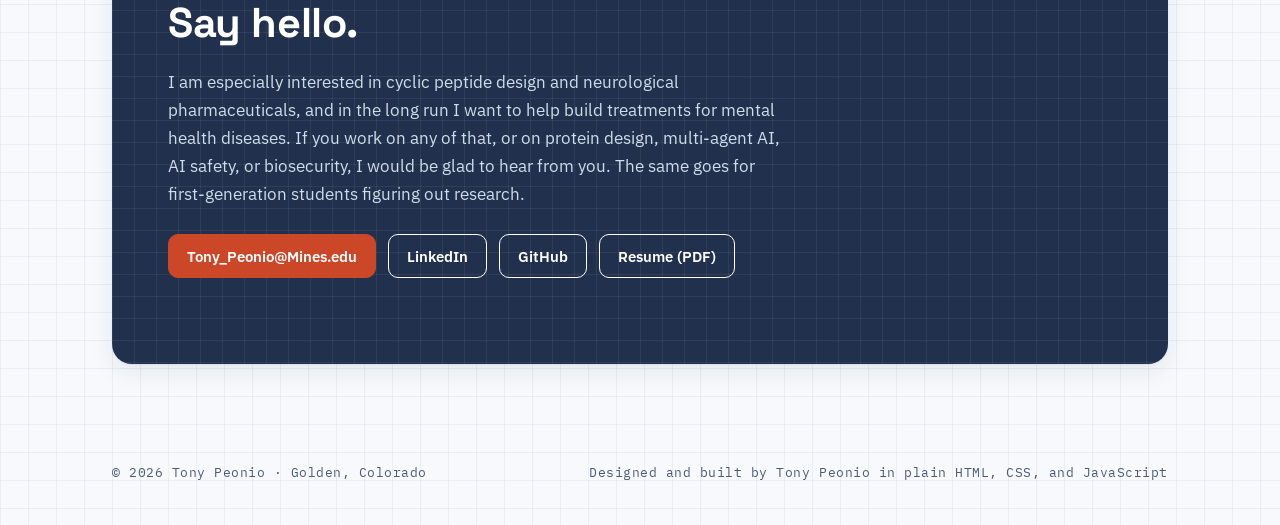
==== commit 0231f0fb: "Add a websites page for small-business clients New /websites/ page offering website builds ($250) an" ====
--- a/index.html
+++ b/index.html
@@ -19,7 +19,7 @@
   <link rel="preconnect" href="https://fonts.googleapis.com">
   <link rel="preconnect" href="https://fonts.gstatic.com" crossorigin>
   <link href="https://fonts.googleapis.com/css2?family=IBM+Plex+Mono:wght@400;500;600&family=IBM+Plex+Sans:ital,wght@0,400;0,500;0,600;1,400&family=Space+Grotesk:wght@500;600;700&display=swap" rel="stylesheet">
-  <link rel="stylesheet" href="assets/css/style.css?v=6">
+  <link rel="stylesheet" href="assets/css/style.css?v=7">
   <script>
     // Runs before paint: mark JS as available and apply a saved light/dark choice (no flash)
     document.documentElement.classList.add("js");
@@ -62,6 +62,7 @@
           <li><a href="#agents">Agents</a></li>
           <li><a href="#timeline">Timeline</a></li>
           <li><a href="#projects">Projects</a></li>
+          <li><a href="websites/">Websites</a></li>
           <li><a href="#contact">Contact</a></li>
         </ul>
         <button class="theme-toggle" type="button" aria-label="Switch to dark mode" title="Toggle light and dark mode">
@@ -78,6 +79,11 @@
     <section class="hero" id="top">
       <div class="wrap">
         <div>
+          <a class="hire-chip" href="websites/">
+            <span class="hire-chip__swatch" aria-hidden="true"></span>
+            <span><strong>Now booking:</strong> websites for small businesses</span>
+            <span class="arrow" aria-hidden="true">→</span>
+          </a>
           <p class="sheet-label">Sheet 00 · Cover</p>
           <h1>Building the frontier of software. <span class="hl">Engineering the future of medicine.</span></h1>
           <p class="hero__lede">I am a computer science student at Colorado School of Mines, with a minor in Quantum Engineering. I work on computational protein design and on how AI agents behave when they work together. I graduate in May 2027 and plan to start a PhD in computational and systems biology that fall.</p>
@@ -907,6 +913,13 @@
             <p>My first research project: computational discovery of new quantum materials.</p>
             <p class="result">Where I learned research, and where I learned I wanted to work on biology.</p>
           </article>
+          <article class="project reveal">
+            <span class="tag">HTML · CSS · JavaScript · Supabase</span>
+            <h3>Websites for small businesses</h3>
+            <p>Many small-town businesses have no website, or one that works against them.</p>
+            <p class="result">Built a home builder's site and client portal, this site, and a student club's site. Now taking new clients.</p>
+            <a class="more" href="websites/">See the work and plans →</a>
+          </article>
           <article class="project project--ghost reveal">
             <span class="tag">Sheet pending</span>
             <h3>More on the way</h3>
@@ -1001,6 +1014,6 @@
     </div>
   </footer>
 
-  <script src="assets/js/main.js?v=3" defer></script>
+  <script src="assets/js/main.js?v=4" defer></script>
 </body>
 </html>
--- a/assets/css/style.css
+++ b/assets/css/style.css
@@ -3,7 +3,8 @@
    Plain CSS, no build step. Sections:
    1. Tokens   2. Base   3. Layout & nav   4. Hero   5. Chapters
    6. Cards & projects   7. REU split (Oregon x Rosetta Commons)
-   8. Footer   9. Motion   10. Dark mode
+   8. Footer   9. Motion   10. Dark mode   11. Print
+   12. Websites page (/websites/)
    ========================================================================== */
 
 /* 1. Tokens ---------------------------------------------------------------- */
@@ -25,6 +26,15 @@
   --rc-blue-deep: #1f5a87;
   --rc-teal: #37939b;
   --rc-teal-light: #9fdde2;
+
+  /* Client sites on the websites page */
+  --fch-ink: #1b1b1b;
+  --fch-charcoal: #333333;
+  --fch-slate: #778899;
+  --fch-gold: #f2c200;
+  --sqe-navy: #21314d;
+  --sqe-silver: #8b9196;
+  --sqe-silver-light: #e8eaeb;
 
   /* Semantic (light) */
   --bg: #f7f9fc;
@@ -502,3 +512,269 @@
   a[href^="http"]::after { content: " (" attr(href) ")"; font-size: 0.8em; color: #555; }
   h2, h3 { break-after: avoid; }
 }
+
+/* 12. Websites page (/websites/) ------------------------------------------- */
+/* "Now booking" chip in the home page hero; the swatch shows the three client-site palettes */
+.hire-chip {
+  display: inline-flex; align-items: center; gap: 10px; margin-bottom: 18px; padding: 6px 16px 6px 6px;
+  border-radius: 999px; border: 1px solid var(--line); background: var(--surface); box-shadow: var(--shadow);
+  color: var(--ink); text-decoration: none; font: 500 0.92rem var(--font-body); transition: transform 0.15s ease, border-color 0.15s ease;
+}
+.hire-chip:hover { transform: translateY(-1px); border-color: var(--accent-strong); }
+.hire-chip strong { color: var(--accent); font-weight: 600; }
+.hire-chip__swatch {
+  flex: none; width: 46px; height: 26px; border-radius: 999px;
+  background: linear-gradient(115deg, var(--fch-charcoal) 0 32%, #fff 32% 36%, var(--mines-blue) 36% 64%, #fff 64% 68%, var(--sqe-silver-light) 68%);
+  box-shadow: inset 0 0 0 1px var(--line);
+}
+.hire-chip .arrow { color: var(--accent-strong); transition: transform 0.15s ease; }
+.hire-chip:hover .arrow { transform: translateX(3px); }
+
+/* Hero: three stacked, slanted color panels, one per site */
+.tri { display: grid; border-radius: calc(var(--radius) + 4px); overflow: hidden; box-shadow: var(--shadow); }
+.tri__item { --s: 26px; position: relative; display: block; text-decoration: none; filter: drop-shadow(0 3px 0 #fff); }
+.tri__item:nth-child(1) { z-index: 3; margin-bottom: calc(-1 * var(--s)); }
+.tri__item:nth-child(2) { z-index: 2; margin-bottom: calc(-1 * var(--s)); }
+.tri__item:nth-child(3) { z-index: 1; filter: none; }
+.tri__panel {
+  display: grid; grid-template-columns: 56px 1fr auto; align-items: center; gap: 16px;
+  padding: calc(24px + var(--s)) 22px calc(24px + var(--s));
+}
+.tri__item:nth-child(1) .tri__panel { padding-top: 26px; clip-path: polygon(0 0, 100% 0, 100% calc(100% - var(--s)), 0 100%); }
+.tri__item:nth-child(2) .tri__panel { clip-path: polygon(0 0, 100% 0, 100% 100%, 0 calc(100% - var(--s))); }
+.tri__item:nth-child(3) .tri__panel { padding-bottom: 26px; }
+.tri__panel svg { width: 56px; height: 56px; }
+.tri__kicker { display: block; font: 0.68rem var(--font-mono); letter-spacing: 0.14em; text-transform: uppercase; opacity: 0.8; }
+.tri__name { display: block; font-size: 1.25rem; font-weight: 700; line-height: 1.2; }
+.tri__url { display: block; font: 0.78rem var(--font-mono); opacity: 0.8; overflow-wrap: anywhere; }
+.tri__go { font: 1.3rem var(--font-mono); transition: transform 0.15s ease; }
+.tri__item:hover .tri__go, .tri__item:focus-visible .tri__go { transform: translateX(4px); }
+.tri__panel--fch { background: linear-gradient(160deg, #3d3d3d, var(--fch-ink)); color: #fff; }
+.tri__panel--fch .tri__name { font-family: "Quicksand", var(--font-head); font-weight: 600; }
+.tri__panel--fch .tri__kicker { color: var(--fch-gold); opacity: 1; }
+.tri__panel--tp {
+  background-color: var(--mines-blue); color: #fff;
+  background-image: linear-gradient(rgba(207, 220, 233, 0.09) 1px, transparent 1px), linear-gradient(90deg, rgba(207, 220, 233, 0.09) 1px, transparent 1px);
+  background-size: 18px 18px;
+}
+.tri__panel--tp .tri__name { font-family: var(--font-head); }
+.tri__panel--tp .tri__kicker { color: var(--mines-sky); opacity: 1; }
+.tri__panel--tp .tri__go { color: var(--mines-orange); }
+.tri__panel--sqe { background: linear-gradient(200deg, #fff, var(--sqe-silver-light)); color: var(--sqe-navy); }
+.tri__panel--sqe .tri__name { font-family: var(--font-head); }
+.stars { color: var(--fch-gold); letter-spacing: 2px; font-size: 0.85rem; }
+
+/* Work: full-width bands in each site's own colors, split by slanted white seams */
+.ws-work { padding: 0; }
+.bands { --slant: 36px; position: relative; isolation: isolate; }
+@media (min-width: 900px) { .bands { --slant: 64px; } }
+.bands::before, .bands::after { content: ""; position: absolute; left: 0; right: 0; height: 3px; z-index: 5; pointer-events: none; }
+.bands::before { top: 10px; background: #fff; }
+.bands::after { bottom: 10px; background: var(--sqe-navy); opacity: 0.25; }
+.band { position: relative; padding: 64px 0 calc(72px + var(--slant)); }
+@media (min-width: 900px) { .band { padding-top: 88px; padding-bottom: calc(96px + var(--slant)); } }
+.band--fch { z-index: 3; margin-bottom: calc(-1 * var(--slant)); clip-path: polygon(0 0, 100% 0, 100% calc(100% - var(--slant)), 0 100%); }
+.band--tp { z-index: 2; margin-bottom: calc(-1 * var(--slant)); clip-path: polygon(0 0, 100% 0, 100% 100%, 0 calc(100% - var(--slant))); padding-top: calc(64px + var(--slant)); }
+.band--sqe { z-index: 1; padding-top: calc(64px + var(--slant)); padding-bottom: 80px; }
+@media (min-width: 900px) { .band--tp, .band--sqe { padding-top: calc(88px + var(--slant)); } }
+/* the seam is drawn twice as wide as it shows: the band's clip-path trims the outer half */
+.band__seam { position: absolute; left: 0; bottom: 0; width: 100%; height: var(--slant); pointer-events: none; overflow: visible; }
+.band__seam line { stroke: #fff; stroke-width: 6; vector-effect: non-scaling-stroke; }
+.band__grid { display: grid; gap: 36px; align-items: start; }
+@media (min-width: 960px) { .band__grid { grid-template-columns: 1fr 1.08fr; gap: 56px; } .band--tp .band__copy { order: 2; } }
+.band .kicker { display: inline-flex; align-items: center; gap: 10px; font: 0.75rem var(--font-mono); letter-spacing: 0.14em; text-transform: uppercase; margin-bottom: 10px; }
+.band .kicker::before { content: ""; width: 22px; height: 3px; border-radius: 2px; background: currentColor; }
+.band h3 { font-size: clamp(1.7rem, 3.4vw, 2.3rem); margin-bottom: 0.4em; }
+.band__copy p { max-width: 34em; }
+.band__list { list-style: none; margin: 18px 0; padding: 0; display: grid; gap: 8px; }
+.band__list li { display: grid; grid-template-columns: 20px 1fr; gap: 8px; }
+.band__list li::before { content: "▸"; font-family: var(--font-mono); }
+.band__for { margin: 20px 0 0; padding: 14px 16px; border-radius: 12px; font-size: 0.97rem; }
+.band__for strong { display: block; font: 0.72rem var(--font-mono); letter-spacing: 0.12em; text-transform: uppercase; margin-bottom: 4px; }
+.band .hero__actions { margin: 24px 0 0; }
+.band__side { display: grid; gap: 20px; }
+
+.band--fch {
+  color: rgba(255, 255, 255, 0.9);
+  background:
+    radial-gradient(circle at 88% 12%, rgba(242, 194, 0, 0.1), transparent 42%),
+    linear-gradient(160deg, #3a3a3a 0%, var(--fch-ink) 100%);
+}
+.band--fch h3 { font-family: "Quicksand", var(--font-head); font-weight: 600; color: #fff; letter-spacing: 0; }
+.band--fch .kicker, .band--fch .band__list li::before { color: var(--fch-gold); }
+.band--fch .band__for { background: rgba(255, 255, 255, 0.06); border: 1px solid rgba(242, 194, 0, 0.35); }
+.band--fch .band__for strong { color: var(--fch-gold); }
+.band.band--fch .btn { background: transparent; border-color: #fff; color: #fff; }
+.band.band--fch .btn--primary { background: #fff; color: var(--fch-ink); }
+.band--fch .stat { border-color: rgba(242, 194, 0, 0.5); }
+
+.band--tp {
+  color: #eef3fa; background-color: var(--mines-blue);
+  background-image:
+    radial-gradient(circle at 12% 85%, rgba(204, 70, 40, 0.18), transparent 40%),
+    linear-gradient(rgba(207, 220, 233, 0.08) 1px, transparent 1px),
+    linear-gradient(90deg, rgba(207, 220, 233, 0.08) 1px, transparent 1px);
+  background-size: auto, 22px 22px, 22px 22px;
+}
+.band--tp h3 { color: #fff; }
+.band--tp .kicker { color: var(--mines-sky); }
+.band--tp .kicker::before { background: var(--mines-orange); }
+.band--tp .band__list li::before { color: var(--mines-orange); }
+.band--tp .band__for { background: rgba(8, 18, 36, 0.35); border: 1px solid rgba(207, 220, 233, 0.3); }
+.band--tp .band__for strong { color: var(--mines-sky); }
+.band.band--tp .btn { background: transparent; border-color: #fff; color: #fff; }
+.band.band--tp .btn--primary { background: var(--mines-orange); border-color: var(--mines-orange); }
+.band--tp .note { border-bottom-color: var(--mines-orange); }
+.band--tp .note::after { background: #0c1424; }
+
+.band--sqe {
+  color: #26364f;
+  background:
+    repeating-linear-gradient(0deg, transparent 0 47px, rgba(33, 49, 77, 0.06) 47px 48px),
+    linear-gradient(200deg, #ffffff 0%, var(--sqe-silver-light) 100%);
+}
+.band--sqe h3 { color: var(--sqe-navy); }
+.band--sqe .kicker, .band--sqe .band__list li::before { color: var(--sqe-navy); }
+.band--sqe .band__for { background: #fff; border: 1px solid rgba(33, 49, 77, 0.18); }
+.band--sqe .band__for strong { color: var(--sqe-navy); }
+.band.band--sqe .btn { background: #fff; border-color: var(--sqe-navy); color: var(--sqe-navy); }
+.band.band--sqe .btn--primary { background: var(--sqe-navy); color: #fff; }
+.band--sqe .stat { border-color: rgba(33, 49, 77, 0.3); background: #fff; }
+.band--sqe a:not(.btn) { color: var(--sqe-navy); }
+
+/* Live preview of a site, scaled down inside a browser window */
+.browser { margin: 0; border-radius: 12px; overflow: hidden; background: #fff; box-shadow: 0 2px 4px rgba(0, 0, 0, 0.12), 0 22px 48px rgba(0, 0, 0, 0.32); }
+.browser__bar { display: flex; align-items: center; gap: 7px; padding: 8px 12px; background: #e9ecef; color: #3f4650; font: 0.72rem var(--font-mono); }
+.browser__bar i { flex: none; width: 10px; height: 10px; border-radius: 50%; background: #ff5f57; }
+.browser__bar i:nth-child(2) { background: #febc2e; }
+.browser__bar i:nth-child(3) { background: #28c840; margin-right: 6px; }
+.browser__url { flex: 1; min-width: 0; padding: 3px 10px; border-radius: 6px; background: #fff; overflow: hidden; text-overflow: ellipsis; white-space: nowrap; }
+.browser__live { flex: none; display: inline-flex; align-items: center; gap: 5px; color: #1f7a45; font-weight: 600; }
+.browser__live::before { content: ""; width: 7px; height: 7px; border-radius: 50%; background: #28c840; animation: pulse 2s ease-in-out infinite; }
+@keyframes pulse { 50% { opacity: 0.35; } }
+.browser__view { position: relative; aspect-ratio: 16 / 10; overflow: hidden; background: #f3f4f6; }
+.browser__view iframe {
+  position: absolute; top: 0; left: 0; width: 1280px; height: 800px; border: 0;
+  transform-origin: 0 0; transform: scale(var(--scale, 0.36)); pointer-events: none; background: #fff;
+}
+.browser__open { position: absolute; inset: 0; z-index: 1; }
+.browser__open:focus-visible { outline-offset: -4px; }
+
+/* Mini portal demo: the client portal's calendar rule, owner view vs. client view */
+.portal { background: #fff; color: #1b1b1b; border-radius: 12px; padding: 18px; box-shadow: 0 2px 4px rgba(0, 0, 0, 0.12), 0 22px 48px rgba(0, 0, 0, 0.32); }
+.portal__head { display: flex; flex-wrap: wrap; align-items: center; justify-content: space-between; gap: 10px; margin-bottom: 12px; }
+.portal__title { margin: 0; font: 600 1rem "Quicksand", var(--font-head); color: #1b1b1b; }
+.portal__toggle { display: inline-flex; padding: 3px; border-radius: 999px; background: #f0f0ee; border: 1px solid #e2e2e2; }
+.portal__toggle button {
+  border: 0; background: none; padding: 6px 12px; border-radius: 999px; cursor: pointer;
+  font: 600 0.8rem var(--font-body); color: #595959;
+}
+.portal__toggle button[aria-pressed="true"] { background: var(--fch-charcoal); color: #fff; }
+.portal__events { list-style: none; margin: 0; padding: 0; display: grid; gap: 6px; }
+.ev {
+  display: grid; grid-template-columns: 38px 1fr auto; align-items: center; gap: 10px; padding: 8px 10px;
+  border-radius: 8px; border-left: 4px solid var(--c); background: color-mix(in srgb, var(--c) 10%, #fff); font-size: 0.88rem;
+}
+.ev__day { font: 600 0.72rem var(--font-mono); text-transform: uppercase; color: #595959; }
+.ev__tag { font: 0.68rem var(--font-mono); padding: 2px 8px; border-radius: 999px; background: #fff; border: 1px solid #e2e2e2; color: #4a4a4a; white-space: nowrap; }
+.portal[data-view="client"] .ev[data-private] { display: none; }
+.portal .client-only { display: none; }
+.portal[data-view="client"] .client-only { display: inline; }
+.portal[data-view="client"] .owner-only { display: none; }
+.portal__note { margin: 12px 0 0; font-size: 0.82rem; color: #595959; }
+html:not(.js) .portal__toggle { display: none; }
+
+/* "Try it" and page-list cards that sit under a preview */
+.try { border-radius: 12px; padding: 18px; }
+.try h4 { margin: 0 0 10px; font: 0.75rem var(--font-mono); letter-spacing: 0.14em; text-transform: uppercase; }
+.try ul { list-style: none; margin: 0; padding: 0; display: grid; gap: 10px; }
+.try p { margin: 0; }
+.band--tp .try { background: rgba(8, 18, 36, 0.35); border: 1px solid rgba(207, 220, 233, 0.3); }
+.band--tp .try h4 { color: var(--mines-sky); }
+.try__btn {
+  display: inline-flex; align-items: center; gap: 6px; margin-right: 6px; padding: 4px 12px; border-radius: 999px; cursor: pointer;
+  border: 1px solid var(--mines-orange); background: rgba(204, 70, 40, 0.18); color: #fff; font: 600 0.82rem var(--font-body);
+}
+html:not(.js) .try__btn { display: none; }
+.band--sqe .try { background: #fff; border: 1px solid rgba(33, 49, 77, 0.18); }
+.band--sqe .try h4 { color: var(--sqe-navy); }
+.chips { display: flex; flex-wrap: wrap; gap: 8px; }
+.chips a {
+  padding: 6px 12px; border-radius: 999px; border: 1px solid rgba(33, 49, 77, 0.3); background: var(--sqe-silver-light);
+  font: 500 0.82rem var(--font-mono); text-decoration: none;
+}
+.band--sqe .chips a:hover { background: var(--sqe-navy); color: #fff; }
+
+/* Plans */
+.build-card {
+  display: grid; gap: 20px; margin-top: 28px; padding: 26px; border-radius: var(--radius);
+  background: var(--surface); border: 1px solid var(--line); box-shadow: var(--shadow); border-top: 4px solid var(--accent-strong);
+}
+@media (min-width: 760px) { .build-card { grid-template-columns: 1fr 1.4fr; gap: 36px; align-items: start; } }
+.plans-label { margin: 36px 0 0; font: 0.75rem var(--font-mono); letter-spacing: 0.14em; text-transform: uppercase; color: var(--muted); }
+.plans { display: grid; gap: 22px 16px; margin-top: 22px; }
+@media (min-width: 860px) { .plans { grid-template-columns: repeat(3, 1fr); } }
+.plan {
+  position: relative; display: flex; flex-direction: column; gap: 12px; padding: 24px; border-radius: var(--radius);
+  background: var(--surface); border: 1px solid var(--line); box-shadow: var(--shadow); border-top: 4px solid var(--plan, var(--mines-blue));
+}
+.plan--hosting { --plan: var(--fch-slate); }
+.plan--basic { --plan: var(--mines-orange); }
+.plan--advanced { --plan: var(--rc-teal); }
+.plan--featured { box-shadow: 0 0 0 2px var(--plan), var(--shadow); }
+.plan__badge {
+  position: absolute; top: -13px; right: 18px; padding: 3px 10px; border-radius: 999px;
+  background: var(--plan); color: #fff; font: 600 0.7rem var(--font-mono); letter-spacing: 0.08em; text-transform: uppercase;
+}
+.plan h3, .build-card h3 { margin: 0; }
+.plan .kicker, .build-card .kicker { margin: 0; font: 0.72rem var(--font-mono); letter-spacing: 0.14em; text-transform: uppercase; color: var(--muted); }
+.plan .price, .build-card .price { margin: 4px 0; font: 700 2.6rem/1 var(--font-head); color: var(--ink); }
+.price small { font: 500 0.95rem var(--font-body); color: var(--muted); margin-left: 4px; }
+.plan > p, .build-card p { margin: 0; color: var(--muted); font-size: 0.97rem; }
+.checks { list-style: none; margin: 0; padding: 0; display: grid; gap: 8px; font-size: 0.97rem; }
+.checks li { display: grid; grid-template-columns: 22px 1fr; gap: 6px; }
+.checks li::before { content: "✓"; color: var(--plan, var(--accent-strong)); font-weight: 700; }
+.checks li.extra::before { content: "$"; font-family: var(--font-mono); color: var(--muted); }
+@media (min-width: 560px) { .build-card .checks { grid-template-columns: 1fr 1fr; column-gap: 20px; } }
+.fine { margin: 18px 0 0; color: var(--muted); font-size: 0.95rem; }
+
+/* Payment (inside a .contact__card, so it shares those button styles) */
+.pay__rows { display: grid; gap: 16px; margin-top: 26px; }
+.pay__row {
+  display: grid; gap: 14px; padding: 20px; border-radius: 14px;
+  background: rgba(8, 18, 36, 0.35); border: 1px solid rgba(207, 220, 233, 0.22);
+}
+@media (min-width: 860px) { .pay__row { grid-template-columns: 1fr auto; align-items: center; gap: 24px; } }
+.pay__row h3 { margin: 0 0 4px; color: #fff; font-size: 1.15rem; }
+.contact__card .pay__row p { margin: 0; font-size: 0.95rem; }
+.pay__row .step { display: block; font: 0.72rem var(--font-mono); letter-spacing: 0.14em; text-transform: uppercase; color: #f0845f; margin-bottom: 4px; }
+.pay__btns { display: flex; flex-wrap: wrap; gap: 10px; }
+.pay__trust { display: flex; flex-wrap: wrap; align-items: center; gap: 8px 18px; margin-top: 22px; font: 0.8rem var(--font-mono); color: var(--mines-sky); }
+.pay__trust span { display: inline-flex; align-items: center; gap: 6px; }
+.pay__trust svg { width: 15px; height: 15px; }
+.contact__card .pay__pending { margin: 18px 0 0; padding: 12px 14px; border-radius: 10px; border: 1px dashed rgba(207, 220, 233, 0.45); font-size: 0.92rem; max-width: none; }
+.thanks { margin: 0 0 22px; padding: 16px 18px; border-radius: 12px; background: #e7f4ec; color: #14532d; border: 1px solid #9fd3b3; }
+.contact__card .thanks p { color: #14532d; margin: 0; }
+.thanks strong { font-family: var(--font-head); }
+
+/* FAQ */
+.faq { margin-top: 24px; border-top: 1px solid var(--line); max-width: 52em; }
+.faq details { border-bottom: 1px solid var(--line); }
+.faq summary {
+  display: flex; justify-content: space-between; align-items: center; gap: 16px; padding: 16px 2px; cursor: pointer;
+  font: 600 1.05rem var(--font-head); list-style: none;
+}
+.faq summary::-webkit-details-marker { display: none; }
+.faq summary::after { content: "+"; flex: none; font: 500 1.3rem var(--font-mono); color: var(--accent-strong); transition: transform 0.2s ease; }
+.faq details[open] summary::after { transform: rotate(45deg); }
+.faq details p { margin: 0 0 16px; color: var(--muted); max-width: 44em; }
+
+@media print {
+  .tri, .browser, .portal__toggle, .try, .band__seam, .pay__btns, .hire-chip { display: none !important; }
+  .bands::before, .bands::after { display: none; }
+  .band { background: #fff !important; color: #000 !important; clip-path: none !important; margin: 0 !important; padding: 10pt 0 !important; }
+  .band h3, .band .kicker, .band__for { color: #000 !important; background: #fff !important; }
+  .pay__row { background: #fff; border-color: #ccc; }
+  .pay__row h3 { color: #000; }
+  .faq details { break-inside: avoid; }
+}
